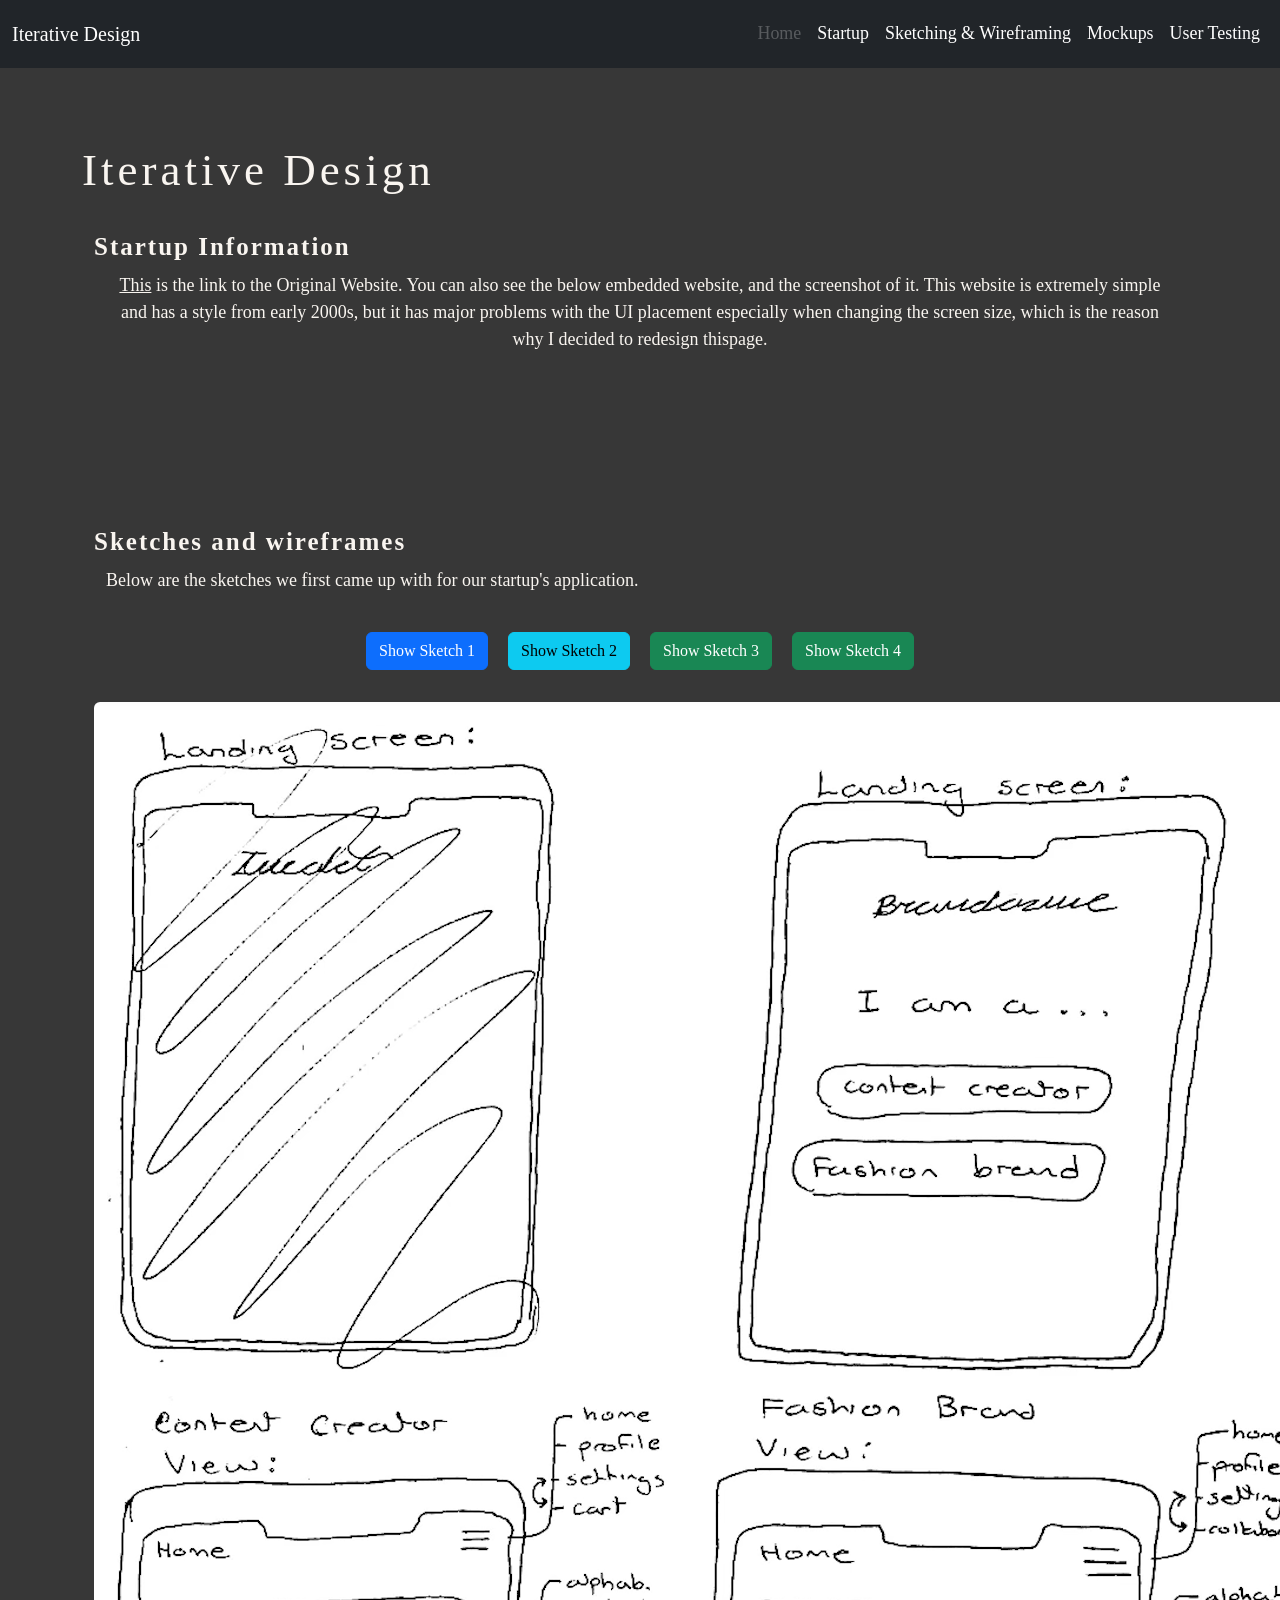
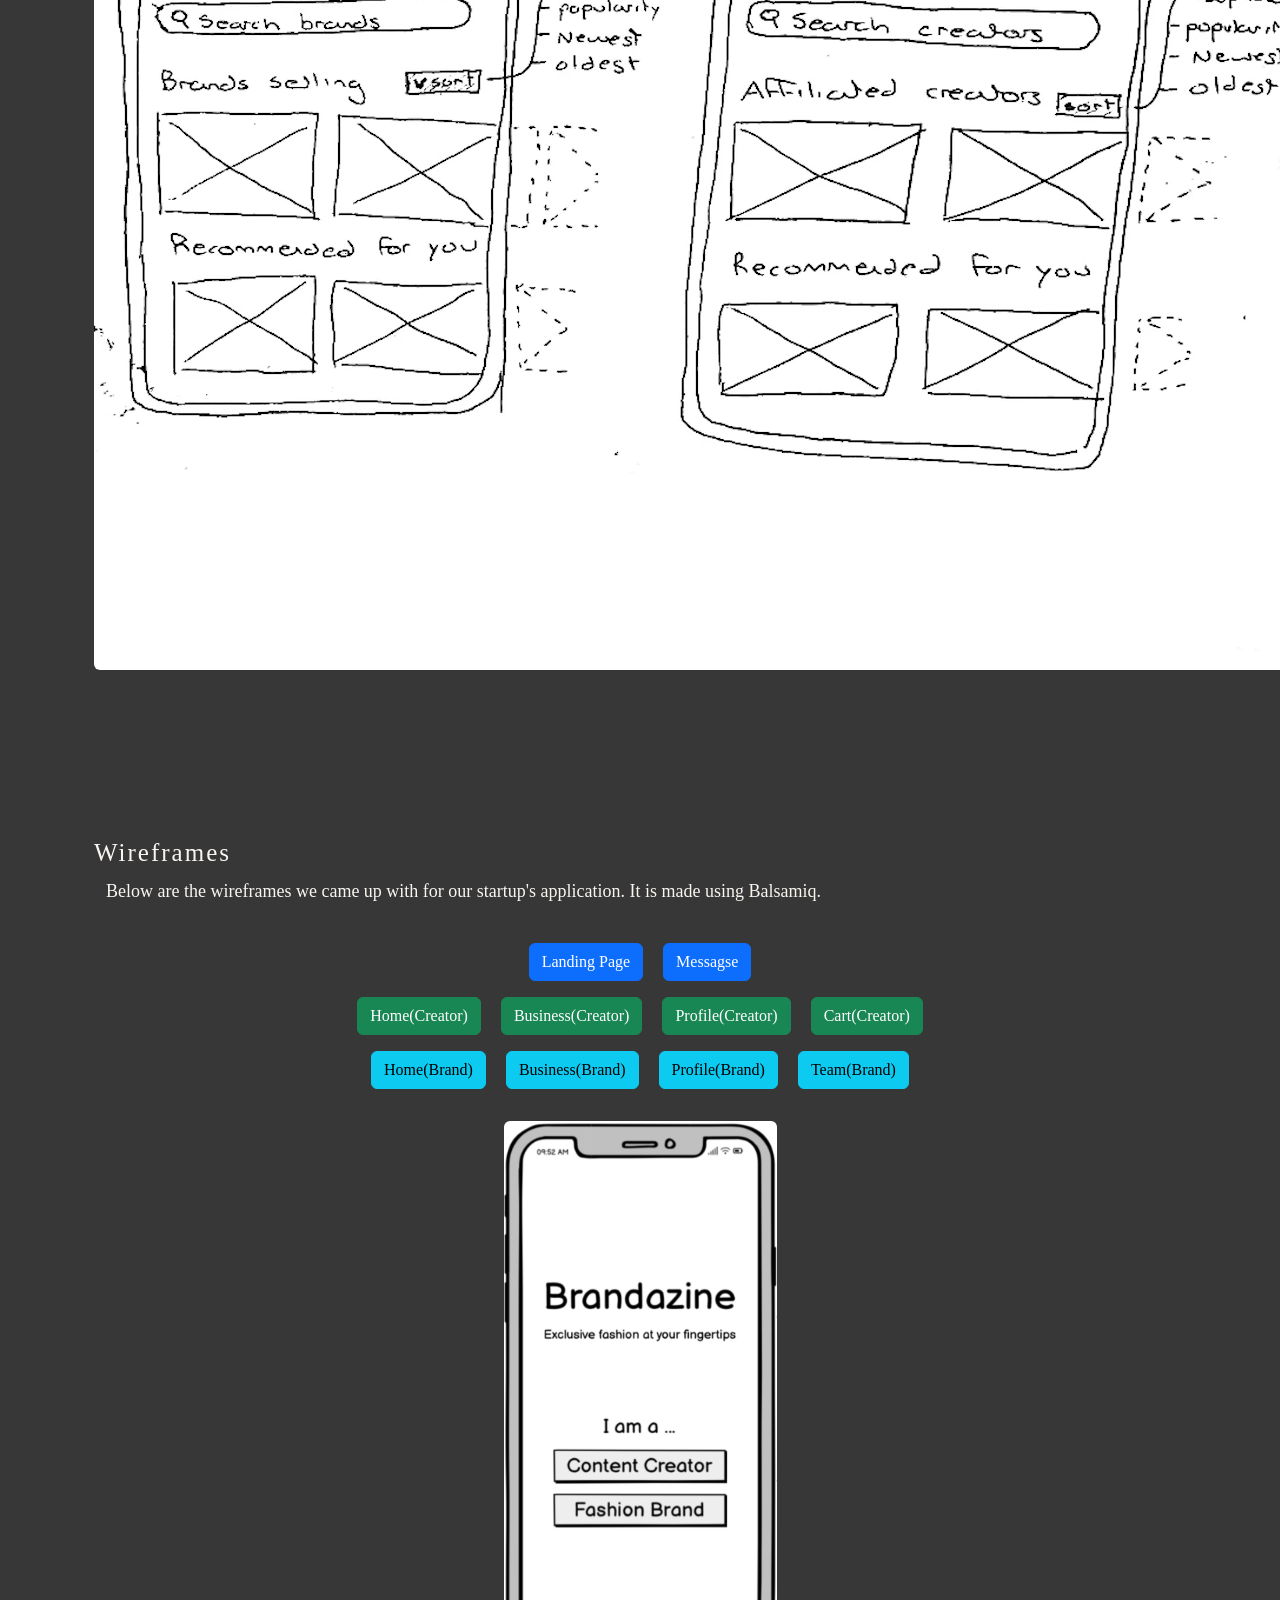
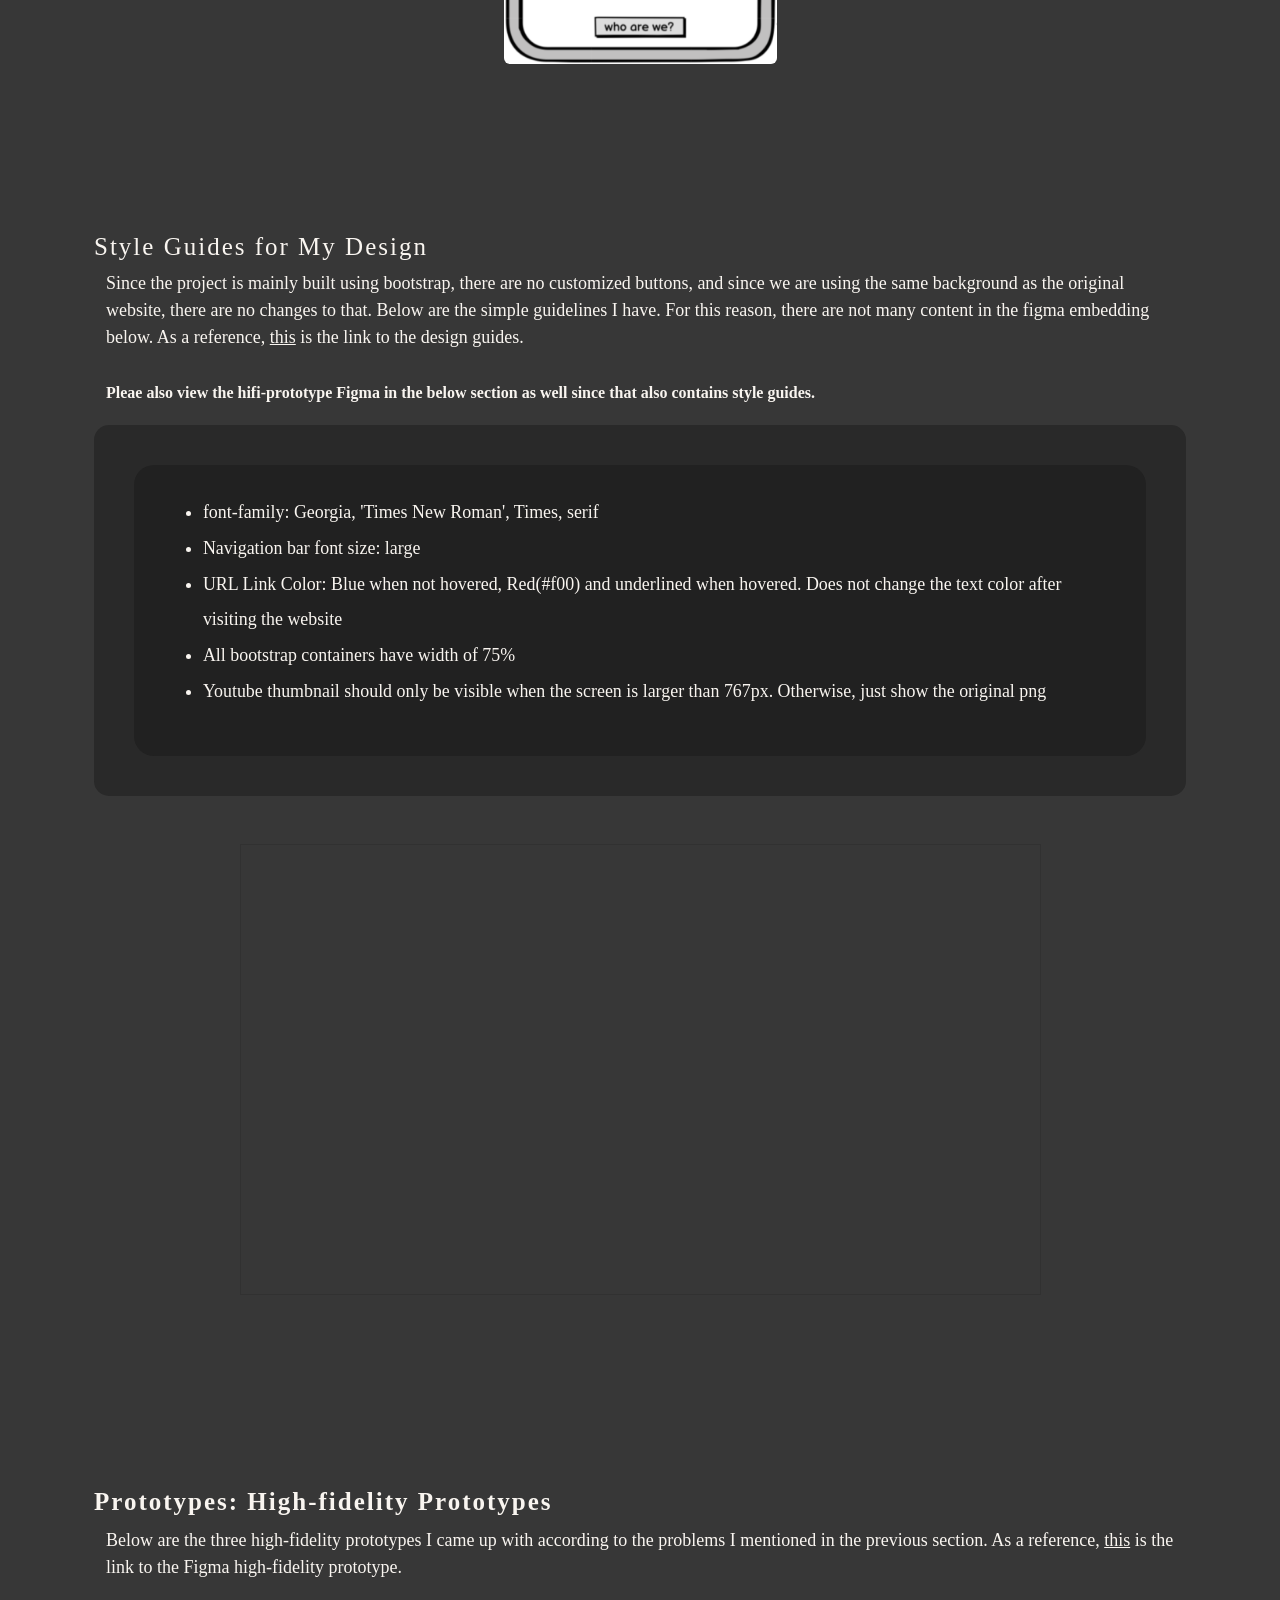
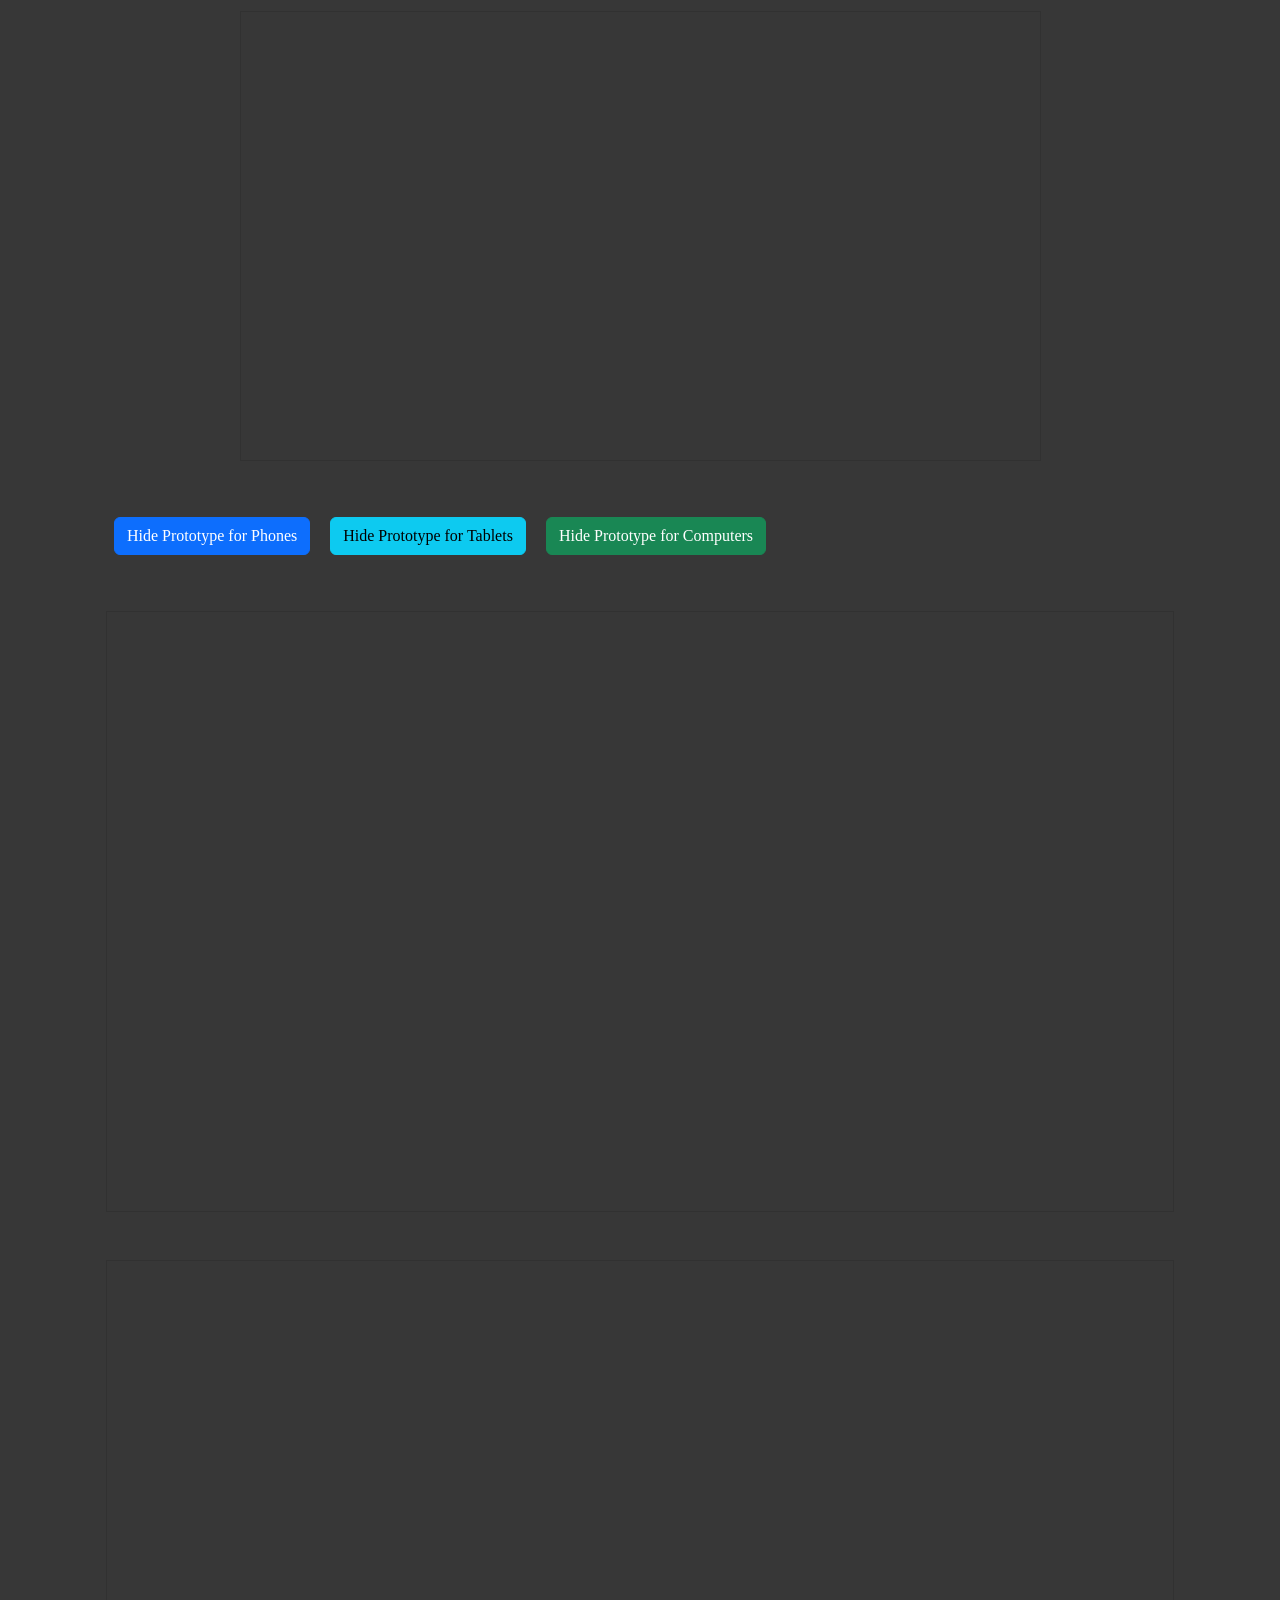
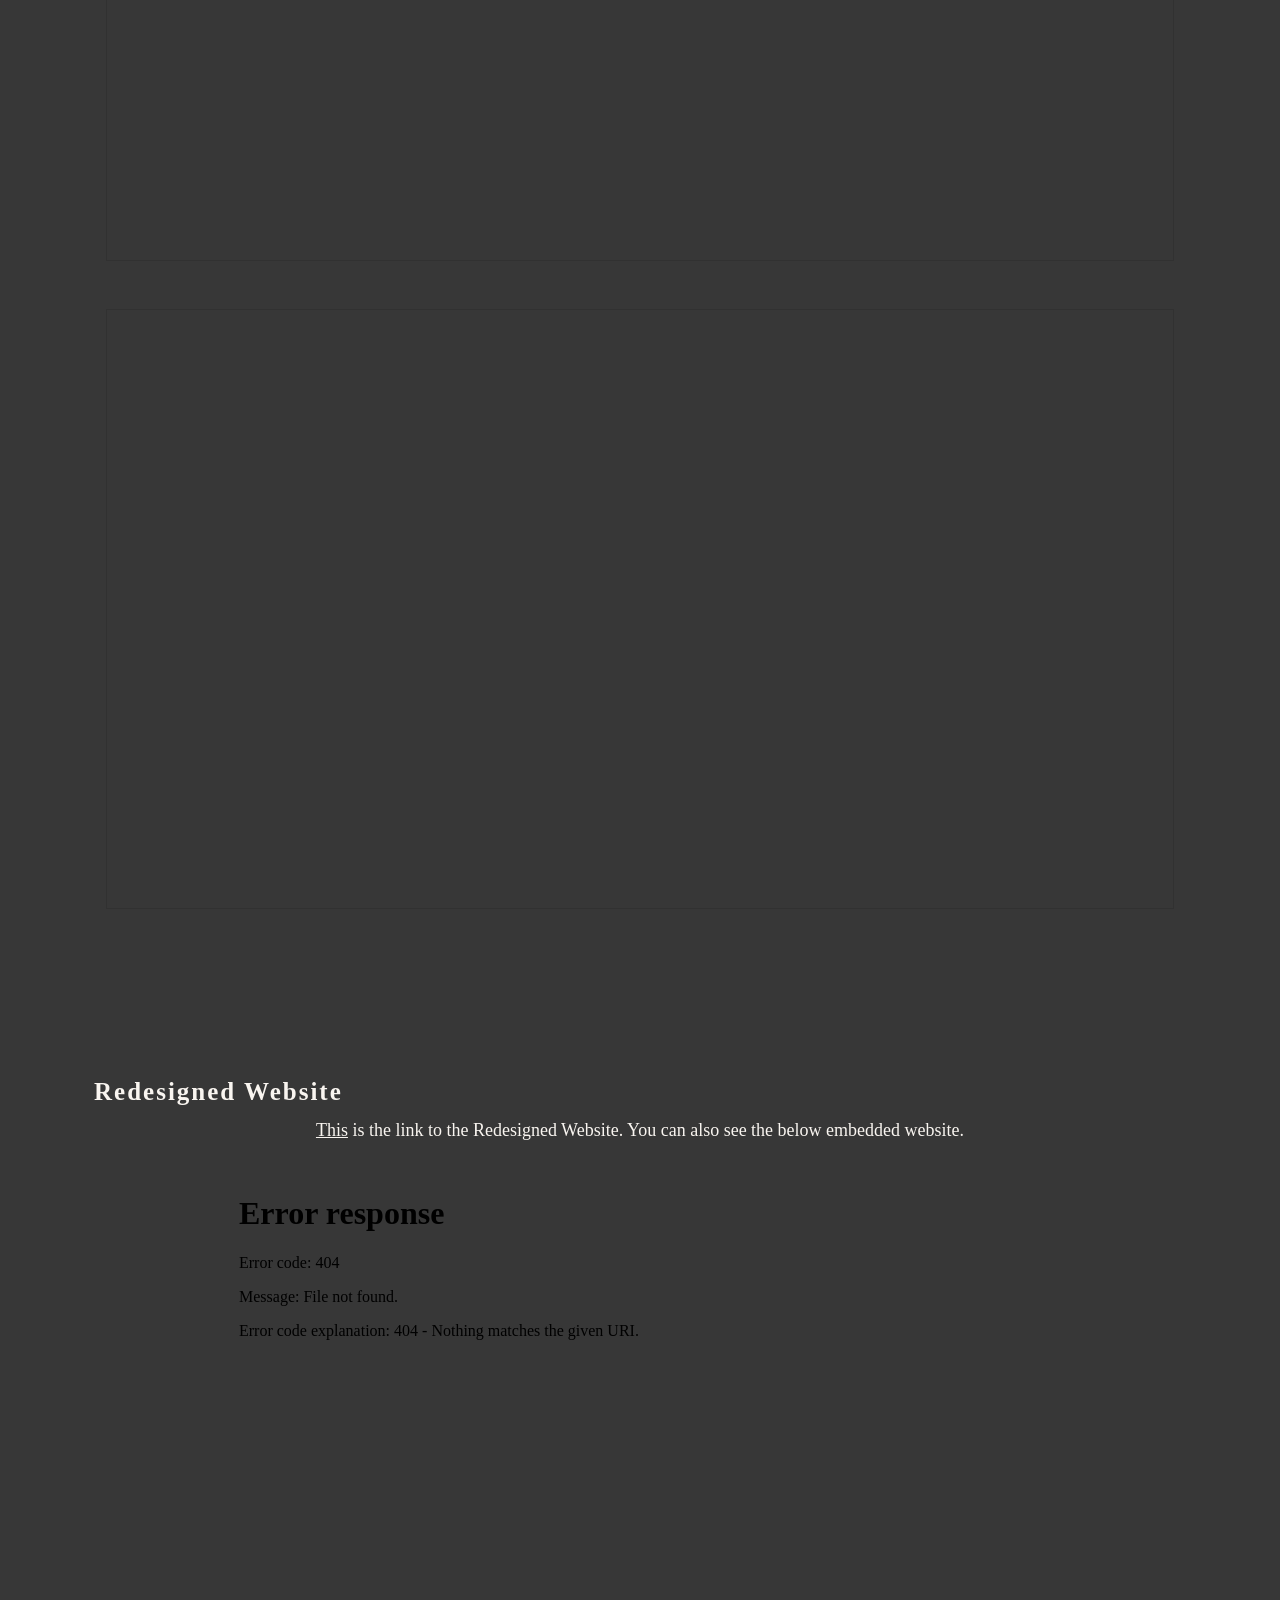
==== index.html @ 0d6eee2e "wireframes done" ====
<!DOCTYPE html>
<html lang="en">
  <head>
    <meta charset="utf-8" />
    <meta name="viewport" content="width=device-width, initial-scale=1" />

    <title>CS1300 Portfolio</title>

    <!-- CSS / Bootstrap. Using 5.0 but referenced 4.0 guide throughout with some minor changes -->
    <link
      href="https://cdn.jsdelivr.net/npm/bootstrap@5.0.2/dist/css/bootstrap.min.css"
      rel="stylesheet"
      integrity="sha384-EVSTQN3/azprG1Anm3QDgpJLIm9Nao0Yz1ztcQTwFspd3yD65VohhpuuCOmLASjC"
      crossorigin="anonymous"
    />
    <link href="css/cs1300.css" rel="stylesheet" />

    <script src="app.js" defer></script>
  </head>

  <body>
    <div style="overflow: hidden">
      <!-- Bootstrap Navbar: https://getbootstrap.com/docs/4.0/components/navbar/ -->
      <nav class="navbar navbar-expand-lg navbar-dark bg-dark">
        <div class="container-fluid">
          <a class="navbar-brand" href="#">Iterative Design</a>
          <button
            class="navbar-toggler"
            type="button"
            data-bs-toggle="collapse"
            data-bs-target="#menu"
            aria-controls="menu"
            aria-expanded="false"
            aria-label="Toggle navigation"
          >
            <span class="navbar-toggler-icon"></span>
          </button>
          <div class="collapse navbar-collapse justify-content-end" id="menu">
            <ul class="navbar-nav mb-4 mb-lg-0">
              <li class="nav-item">
                <a class="nav-link disabled" href="#" aria-disabled="true">Home</a>
              </li>
              <li class="nav-item">
                <a class="nav-link active" href="#startup">Startup</a>
              </li>
              <li class="nav-item">
                <a class="nav-link active" href="#sketches">Sketching & Wireframing</a>
              </li>
              <li class="nav-item">
                <a class="nav-link active" href="#redesigned">Mockups</a>
              </li>
              <li class="nav-item">
                <a class="nav-link active" href="#redesigned">User Testing</a>
              </li>
            </ul>
          </div>
        </div>
      </nav>
    </div>
    <!-- Iterative Design assignment -->
    <section id="startup">
      <div class="container content-section">
        <div class="row">
          <div class="col-lg-12 mt-5">
            <h1 class="assignment-title">Iterative Design</h1>
          </div>
        </div>
        <div class="container">
          <div class="row">
            <div class="col-md-12">
              <h2 class="assignment-section fw-bold">Startup Information</h2>
            </div>
          </div>
          <div class="container">
            <div class="row">
              <div class="col-sm-12 inline-link text-center">
                <p>
                  <a href="https://global.yamaha-motor.com/showroom/event/tokyo-motorshow-2019-bs/" target="_blank"
                    >This</a
                  >
                  is the link to the Original Website. You can also see the below embedded website, and the screenshot
                  of it. This website is extremely simple and has a style from early 2000s, but it has major problems
                  with the UI placement especially when changing the screen size, which is the reason why I decided to
                  redesign thispage.
                </p>
              </div>
            </div>
          </div>
        </div>
      </div>
    </section>

    <section id="sketches">
      <br />
      <div class="container content-section">
        <div id="sketch-selector" class="container">
          <div class="row">
            <div class="col-md-12">
              <h2 class="assignment-section fw-bold">Sketches and wireframes</h2>
            </div>
          </div>
          <div class="container">
            <div class="row">
              <div class="col-sm-12 inline-link">
                <p>
                  Below are the sketches we first came up with for our startup's application.
                </p>
              </div>
            </div>
            <div class="col-12 text-center mx-auto">
              <button class="btn btn-primary m-2" onclick="showSketches(1);">Show Sketch 1</button>
              <button class="btn btn-info m-2" onclick="showSketches(2);">Show Sketch 2</button>
              <button class="btn btn-success m-2" onclick="showSketches(3);">Show Sketch 3</button>
              <button class="btn btn-success m-2" onclick="showSketches(4);">Show Sketch 4</button>
            </div>
          </div>

          <div id="sketch-img" class="text-center" style="width: 50%">
            <br />
            <img class="sketch-img rounded mb-5" src="img/sketch_1.jpg" alt="Sketch 1" />
            <br />
          </div>
        </div>
      </div>
      <div class="container content-section">
        <div id="wireframe-selector" class="container">
          <div class="row">
            <div class="col-md-12">
              <h2 class="assignment-section">Wireframes</h2>
            </div>
          </div>
          <div class="container">
            <div class="row">
              <div class="col-sm-12 inline-link">
                <p>
                  Below are the wireframes we came up with for our startup's application. It is made using Balsamiq.
                </p>
              </div>
            </div>
            <div class="col-12 mx-auto text-center">
              <button class="btn btn-primary m-2" onclick="showWireframe(1);">Landing Page</button>
              <button class="btn btn-primary m-2" onclick="showWireframe(2);">Messagse</button>
              <br />

              <button class="btn btn-success m-2" onclick="showWireframe(3);">Home(Creator)</button>
              <button class="btn btn-success m-2" onclick="showWireframe(4);">Business(Creator)</button>
              <button class="btn btn-success m-2" onclick="showWireframe(5);">Profile(Creator)</button>
              <button class="btn btn-success m-2" onclick="showWireframe(6);">Cart(Creator)</button>
              <br />

              <button class="btn btn-info m-2" onclick="showWireframe(7);">Home(Brand)</button>
              <button class="btn btn-info m-2" onclick="showWireframe(8);">Business(Brand)</button>
              <button class="btn btn-info m-2" onclick="showWireframe(9);">Profile(Brand)</button>
              <button class="btn btn-info m-2" onclick="showWireframe(10);">Team(Brand)</button>
            </div>
          </div>

          <div id="wireframe-img" class="text-center mx-auto" style="width: 50%">
            <br />
            <img class="wireframe-img rounded mb-5 w-50" src="img/lowfi_landing.jpg" alt="lowfi_landing.jpg" />
            <br />
          </div>
        </div>
      </div>
    </section>

    <section id="style guide">
      <div class="container content-section">
        <div id="prototype-selector" class="container">
          <div class="row">
            <div class="col-md-12">
              <h3 class="assignment-section">Style Guides for My Design</h3>
            </div>
          </div>
          <div class="container">
            <div class="row">
              <div class="col-sm-12 inline-link">
                <p>
                  Since the project is mainly built using bootstrap, there are no customized buttons, and since we are
                  using the same background as the original website, there are no changes to that. Below are the simple
                  guidelines I have. For this reason, there are not many content in the figma embedding below. As a
                  reference,
                  <a href="https://www.figma.com/file/RniQ1DGPR844f9Mc6Ng34W/Untitled?node-id=1%3A2" target="_blank">
                    this</a
                  >
                  is the link to the design guides.
                </p>
                <strong>
                  Pleae also view the hifi-prototype Figma in the below section as well since that also contains style
                  guides.</strong
                >
              </div>
            </div>
            <div id="questions" class="row inset-box">
              <div class="question-box-opaque">
                <ul class="col-md-12">
                  <div class="container">
                    <li>font-family: Georgia, 'Times New Roman', Times, serif</li>
                    <li>Navigation bar font size: large</li>
                    <li>
                      URL Link Color: Blue when not hovered, Red(#f00) and underlined when hovered. Does not change the
                      text color after visiting the website
                    </li>
                    <li>All bootstrap containers have width of 75%</li>
                    <li>
                      Youtube thumbnail should only be visible when the screen is larger than 767px. Otherwise, just
                      show the original png
                    </li>
                  </div>
                </ul>
              </div>
            </div>
            <div class="mx-auto ratio ratio-16x9 w-75 mb-5 mt-5">
              <iframe
                style="border: 1px solid rgba(0, 0, 0, 0.1)"
                src="https://www.figma.com/embed?embed_host=share&url=https%3A%2F%2Fwww.figma.com%2Ffile%2FRniQ1DGPR844f9Mc6Ng34W%2FUntitled%3Fnode-id%3D1%253A2"
                allowfullscreen
              ></iframe>
            </div>
          </div>
        </div>
      </div>
    </section>

    <section id="hifi-prototype">
      <br />
      <div class="container content-section">
        <div id="prototype-selector" class="container">
          <div class="row">
            <div class="col-md-12">
              <h2 class="assignment-section fw-bold">Prototypes: High-fidelity Prototypes</h2>
            </div>
          </div>
          <div class="container">
            <div class="row">
              <div class="col-sm-12 inline-link">
                <p>
                  Below are the three high-fidelity prototypes I came up with according to the problems I mentioned in
                  the previous section. As a reference,
                  <a
                    href="https://www.figma.com/file/aY77N14KGpYlNR2h8FDULc/hi-fi-prototypes?node-id=0%3A1"
                    target="_blank"
                  >
                    this</a
                  >
                  is the link to the Figma high-fidelity prototype.
                </p>
              </div>
            </div>
            <div class="mx-auto ratio ratio-16x9 w-75 mb-5">
              <iframe
                style="border: 1px solid rgba(0, 0, 0, 0.1)"
                src="https://www.figma.com/embed?embed_host=share&url=https%3A%2F%2Fwww.figma.com%2Ffile%2FaY77N14KGpYlNR2h8FDULc%2Fhi-fi-prototypes%3Fnode-id%3D37%253A2"
                allowfullscreen
              ></iframe>
            </div>
            <div class="col mb-5">
              <!-- Bootstrap collapse: https://getbootstrap.com/docs/4.0/components/collapse/-->
              <button
                id="phone-prototype-button"
                onclick="togglePhonePrototypeButton()"
                class="btn btn-primary m-2"
                type="button"
                data-bs-toggle="collapse"
                data-bs-target="#phone-prototype-collapse"
                aria-expanded="false"
                aria-controls="phone-prototype-collapse"
              >
                Hide Prototype for Phones
              </button>
              <button
                id="tablet-prototype-button"
                onclick="toggleTabletPrototypeButton()"
                class="btn btn-info m-2"
                type="button"
                data-bs-toggle="collapse"
                data-bs-target="#tablet-prototype-collapse"
                aria-expanded="false"
                aria-controls="tablet-prototype-collapse"
              >
                Hide Prototype for Tablets
              </button>
              <button
                id="desktop-prototype-button"
                onclick="togglePCPrototypeButton()"
                class="btn btn-success m-2"
                type="button"
                data-bs-toggle="collapse"
                data-bs-target="#desktop-prototype-collapse"
                aria-expanded="false"
                aria-controls="desktop-prototype-collapse"
              >
                Hide Prototype for Computers
              </button>
            </div>
            <div class="collapse show multi-collapse" id="phone-prototype-collapse">
              <div class="mx-auto ratio ratio-16x9 w-100 mb-5">
                <iframe
                  style="border: 1px solid rgba(0, 0, 0, 0.1)"
                  src="https://www.figma.com/embed?embed_host=share&url=https%3A%2F%2Fwww.figma.com%2Fproto%2FaY77N14KGpYlNR2h8FDULc%2Fhi-fi-prototypes%3Fnode-id%3D0%253A3%26scaling%3Dmin-zoom%26page-id%3D0%253A1%26starting-point-node-id%3D0%253A3"
                  allowfullscreen
                ></iframe>
              </div>
            </div>
            <div class="collapse show multi-collapse" id="tablet-prototype-collapse">
              <div class="mx-auto ratio ratio-16x9 w-100 mb-5">
                <iframe
                  style="border: 1px solid rgba(0, 0, 0, 0.1)"
                  src="https://www.figma.com/embed?embed_host=share&url=https%3A%2F%2Fwww.figma.com%2Fproto%2FaY77N14KGpYlNR2h8FDULc%2Fhi-fi-prototypes%3Fnode-id%3D17%253A75%26scaling%3Dscale-down-width%26page-id%3D0%253A1%26starting-point-node-id%3D0%253A3"
                  allowfullscreen
                ></iframe>
              </div>
            </div>
            <div class="collapse show multi-collapse" id="desktop-prototype-collapse">
              <div class="mx-auto ratio ratio-16x9 w-100 mb-5">
                <iframe
                  style="border: 1px solid rgba(0, 0, 0, 0.1)"
                  src="https://www.figma.com/embed?embed_host=share&url=https%3A%2F%2Fwww.figma.com%2Fproto%2FaY77N14KGpYlNR2h8FDULc%2Fhi-fi-prototypes%3Fnode-id%3D17%253A117%26scaling%3Dscale-down-width%26page-id%3D0%253A1%26starting-point-node-id%3D0%253A3"
                  allowfullscreen
                ></iframe>
              </div>
            </div>
          </div>
        </div>
      </div>
    </section>

    <section id="redesigned">
      <div class="container content-section">
        <div id="persona-selector" class="container">
          <div class="row">
            <div class="col-md-12">
              <h2 class="assignment-section fw-bold">Redesigned Website</h2>
            </div>
          </div>
          <div class="container">
            <div class="row">
              <div class="col-sm-12 inline-link text-center">
                <p>
                  <a href="redesigned.html" target="_blank"> This</a>
                  is the link to the Redesigned Website. You can also see the below embedded website.
                </p>
              </div>
            </div>
          </div>
          <div class="mx-auto ratio ratio-16x9 w-75">
            <iframe src="redesigned.html" title="Yamaha Motor Redesigned Website"></iframe>
          </div>
          <br />
          <br />
        </div>
      </div>
    </section>

    <script
      src="https://cdn.jsdelivr.net/npm/bootstrap@5.0.2/dist/js/bootstrap.bundle.min.js"
      integrity="sha384-MrcW6ZMFYlzcLA8Nl+NtUVF0sA7MsXsP1UyJoMp4YLEuNSfAP+JcXn/tWtIaxVXM"
      crossorigin="anonymous"
    ></script>
  </body>
</html>
---- css/cs1300.css ----
:root {
  --heading-text-color: #f9f5f0;
  --body-text-color: #f9f5f0;
  --page-bg: #373737;
  --question-box-bg: #212121;
  --inset-box-bg: #292929;
}

* {
  color: var(--body-text-color);
  tab-size: 4;
}

body {
  width: 100%;
  font-family: Georgia, 'Times New Roman', Times, serif;
  background-color: var(--page-bg);
}

html {
  width: 100%;
  height: 100%;
}

.navbar {
  overflow: hidden;
  position: fixed;
  top: 0;
  width: 100%;
  z-index: 6;
}

.navbar a {
  transition: color .5s ease-in-out, box-shadow .5s ease-in-out;
}

.navbar a:hover {
  box-shadow: inset 200px 0 0 0 rgb(119, 117, 117);
}

h1 {
  margin: 35px 0;
  font-weight: 400;
  letter-spacing: 4px;
}

h2 {
  margin-bottom: 10px;
  font-weight: 100;
  font-size: 20px;
  letter-spacing: 2px;
}

h3 {
  font-weight: 50;
  font-size: 18px;
  letter-spacing: 2px;
}

p {
  margin: 0 0 25px;
  font-size: 15px;
}

.assignment-title {
  font-family: Georgia, 'Times New Roman', Times, serif;
  color: var(--heading-text-color);
  font-size: 45px;
  display: flex;
  flex-direction: row;
  align-items: center;
}

.assignment-section {
  font-size: 25px;
}

.website-scrennshot {
  max-width: 75%;
  max-height: 80%;
}

.prototype-img {
  max-width: 80%;
  height: auto;
}

.main-question-header{
  font-family: Georgia, 'Times New Roman', Times, serif;
  color: var(--heading-text-color);
}

#questions li{
  color: var(--heading-text-color);
  width: 100%;
  animation: fadeIn 5s;
}

#interviews li{
  animation: fadeIn 5s;
}

@keyframes fadeIn {
  0% {opacity: 0;}
  100% {opacity: 1;}
}

.question-box-opaque {
  background-color: var(--question-box-bg);
  border-radius: 20px;
  padding: 30px;
}

.inset-box {
  border-radius: 20px;
  margin-top: 20px;
  margin-bottom: 20px;
  background-color:  var(--inset-box-bg);
}

/* link hover animation taken from https://css-tricks.com/css-link-hover-effects/*/
.inline-link a {
  box-shadow: inset 0 0 0 0 var(--body-text-color);
  color: var(--body-text-color);
  padding: 0 .25rem;
  margin: 0 -.25rem;
  transition: color .4s ease-in-out, box-shadow .4s ease-in-out;
}

.inline-link a:hover {
  color: rgb(0, 0, 0);
  box-shadow: inset 200px 0 0 0 var(--body-text-color);
}

ul {
  font-size: 1.12em;
  padding-left: 1.5em;
  line-height: 2.0;
}

@media(min-width:800px) {
  p {
    margin: 0 0 30px;
    font-size: 18px;
  }

  .content-section {
    padding-top: 60px;
    padding-bottom: 60px;
  }

  .inset-box {
    padding: 40px;
    border-radius: 15px;
  }

  .content-section:before {
    margin-top: -60px;
    margin-bottom: 40px;
  }
}

@media(max-width:800px) {
  html, body {
    width: 100%;
    overflow-x: hidden;
    background-color: var(--page-bg);
  }
  
  h1 {
    margin: 15px 0;
  }
  
  .assignment-title {
    font-size: 30px;
  }

  .assignment-section {
    font-size: 20px;
  }
  
  .website-scrennshot, .prototype-img {
    max-width: 80%;
    height: auto;
  }
}
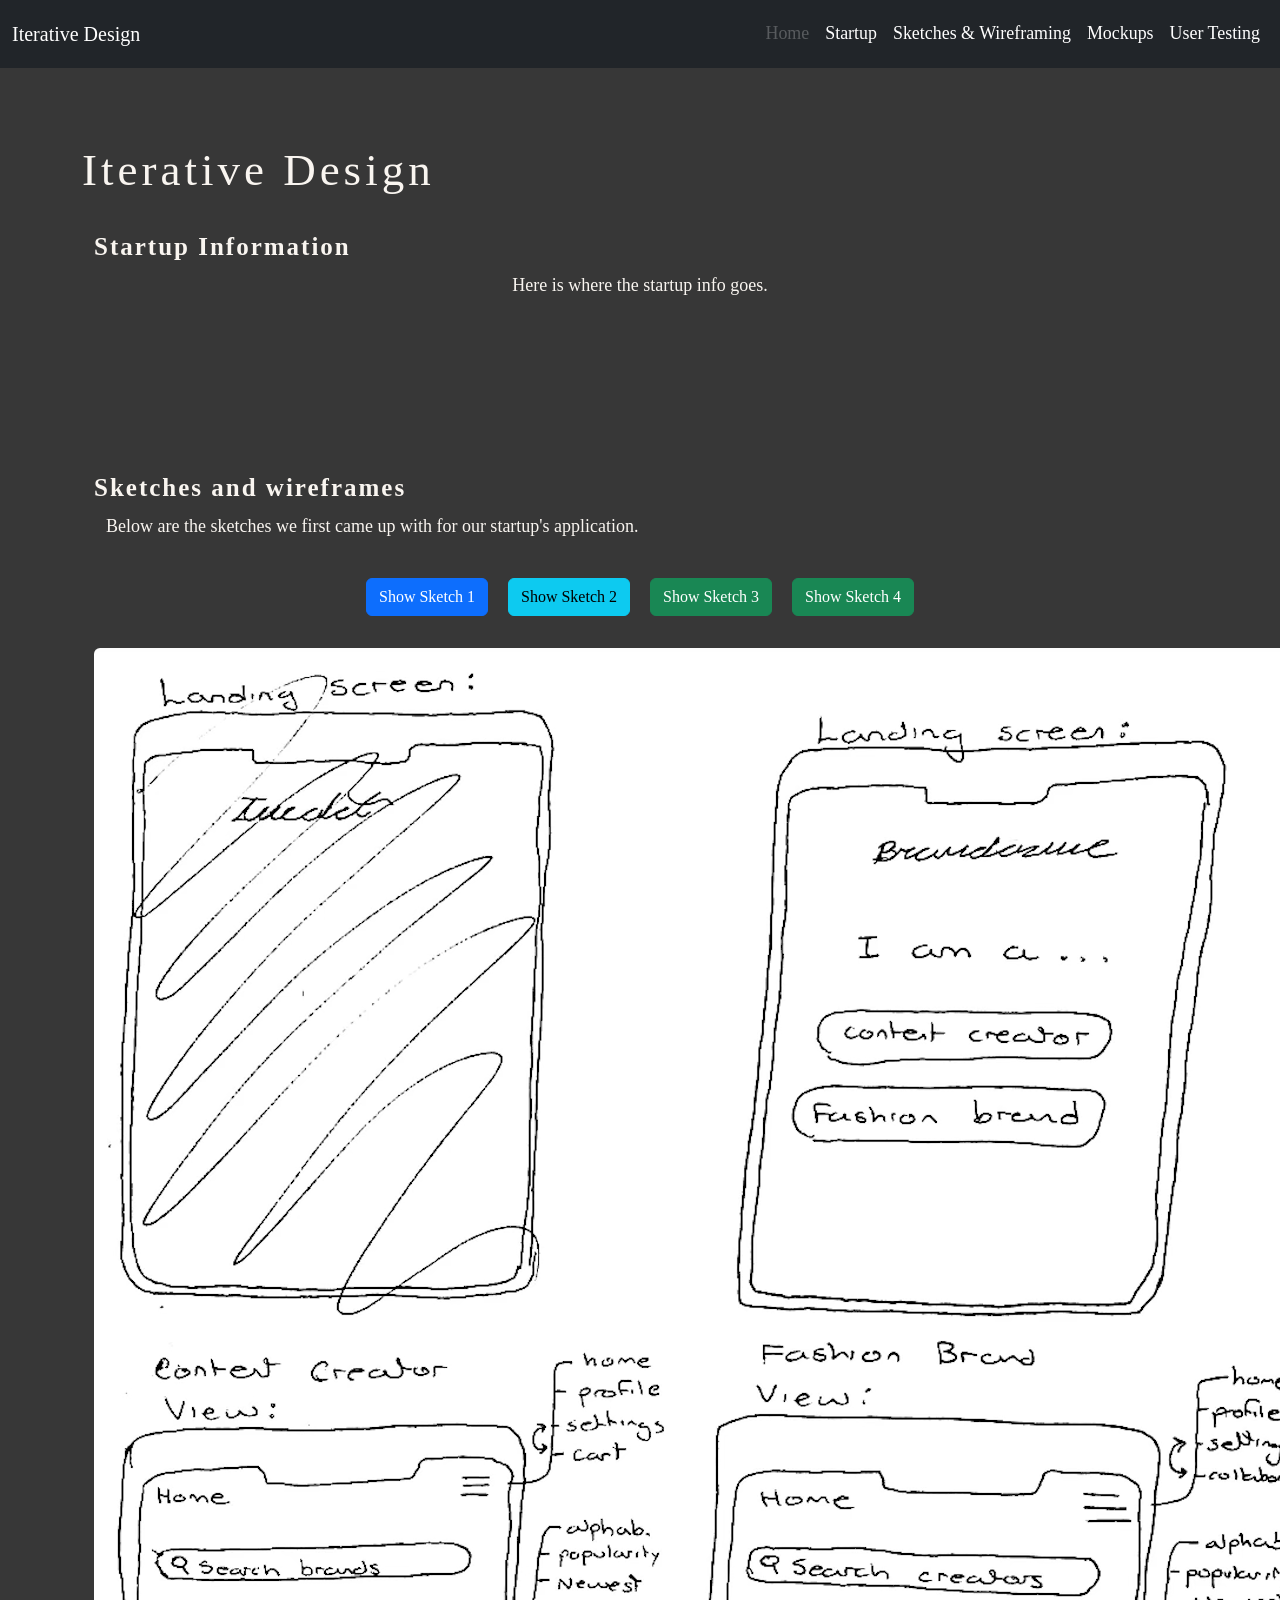
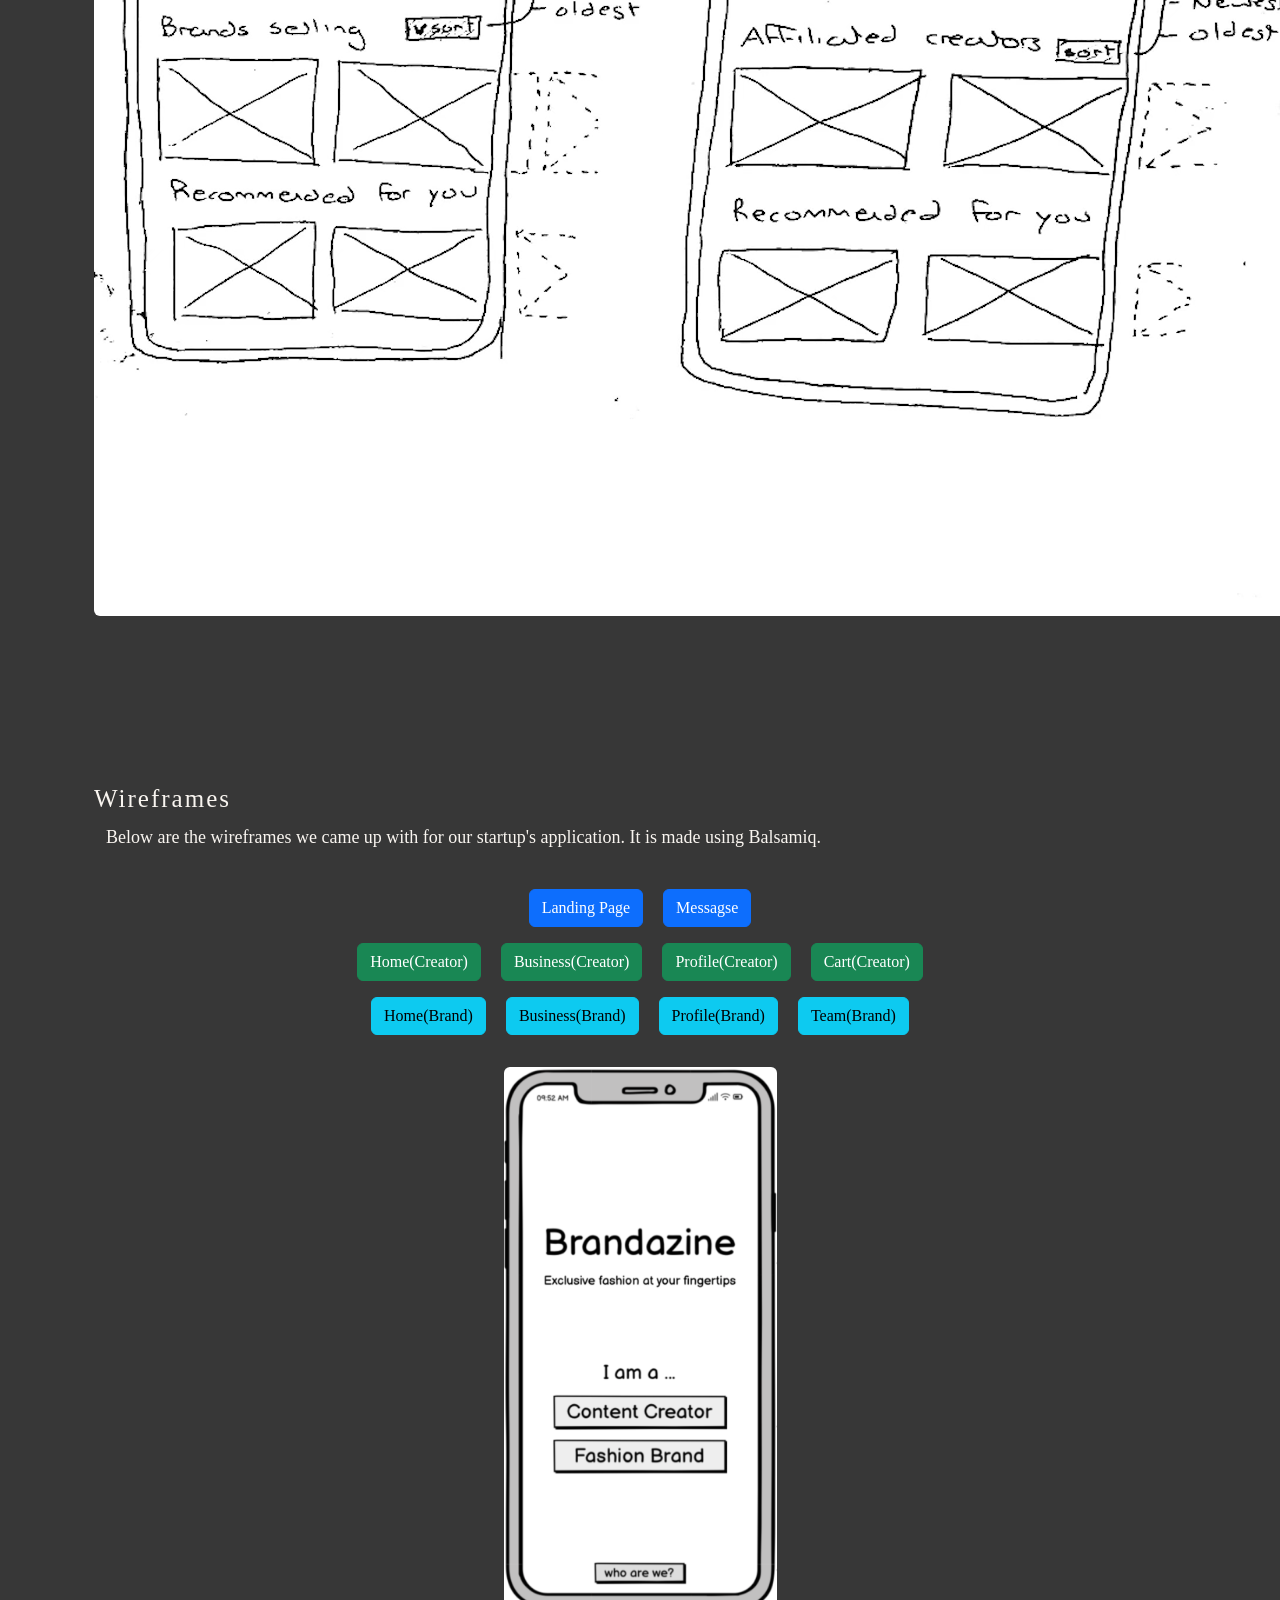
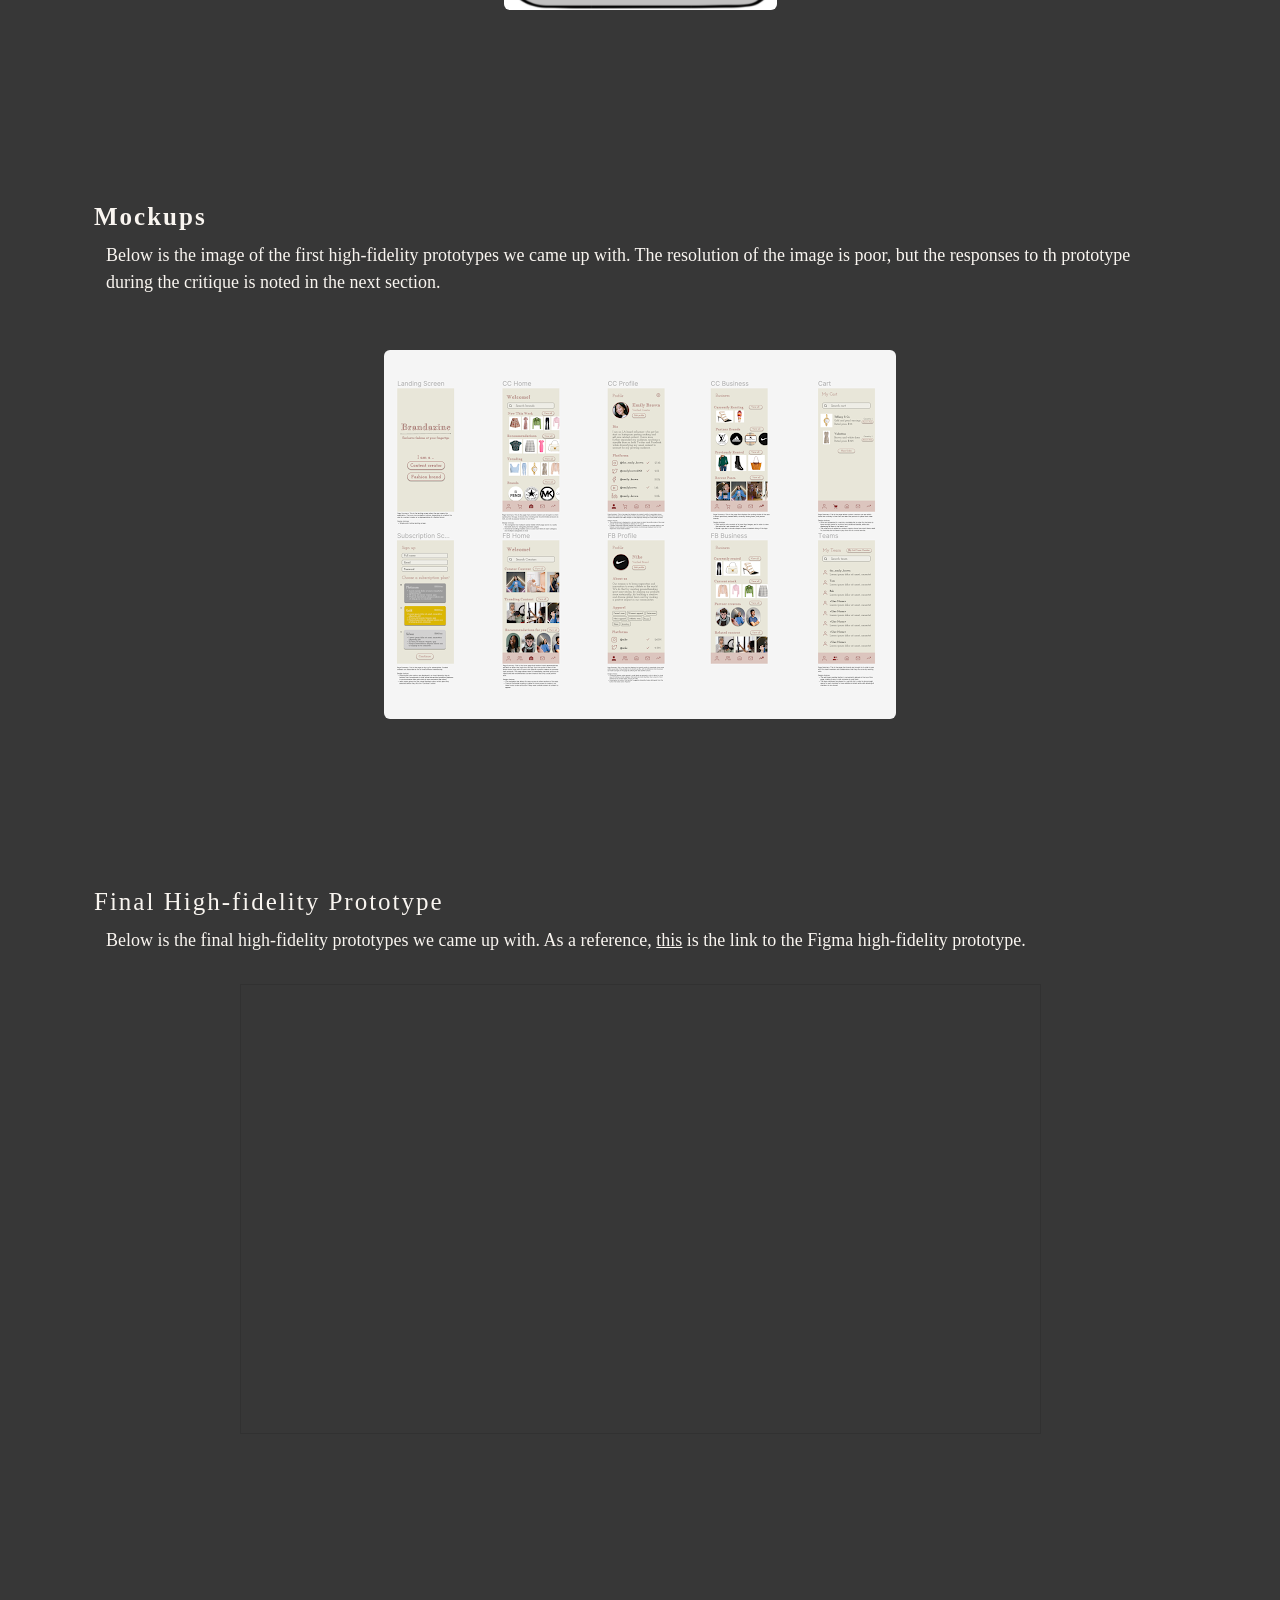
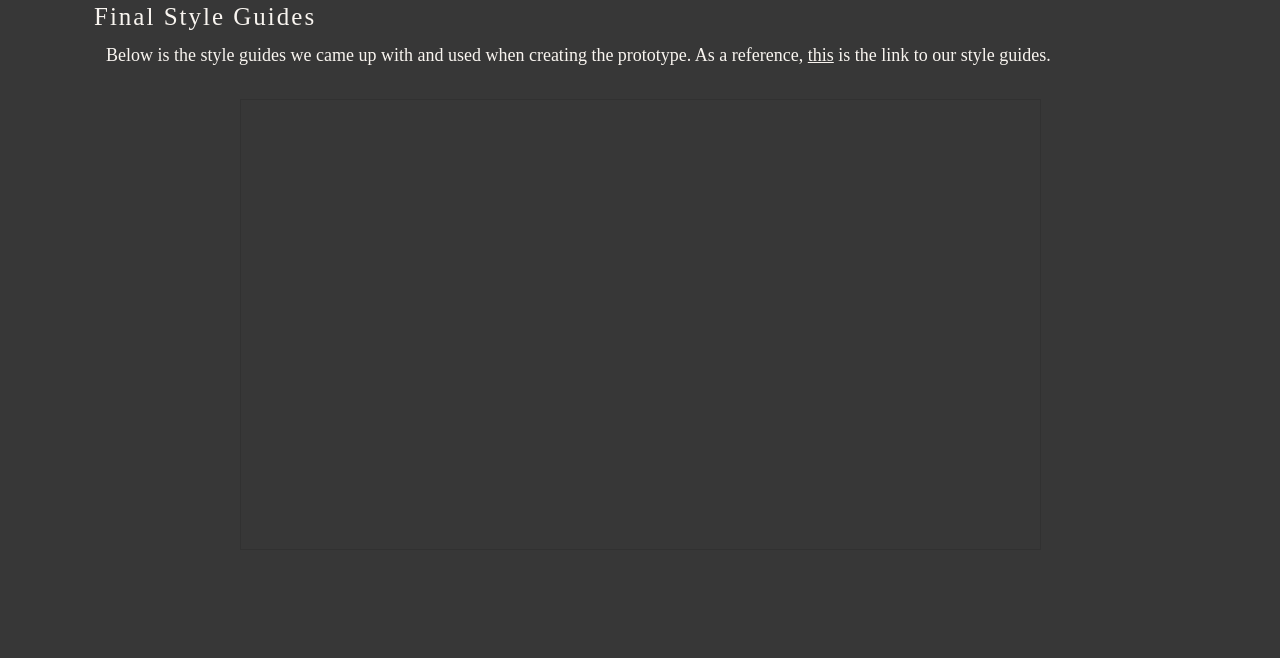
==== commit 9543e6e9: "images done" ====
--- a/index.html
+++ b/index.html
@@ -44,10 +44,10 @@
                 <a class="nav-link active" href="#startup">Startup</a>
               </li>
               <li class="nav-item">
-                <a class="nav-link active" href="#sketches">Sketching & Wireframing</a>
-              </li>
-              <li class="nav-item">
-                <a class="nav-link active" href="#redesigned">Mockups</a>
+                <a class="nav-link active" href="#sketches">Sketches & Wireframing</a>
+              </li>
+              <li class="nav-item">
+                <a class="nav-link active" href="#mockups">Mockups</a>
               </li>
               <li class="nav-item">
                 <a class="nav-link active" href="#redesigned">User Testing</a>
@@ -75,13 +75,7 @@
             <div class="row">
               <div class="col-sm-12 inline-link text-center">
                 <p>
-                  <a href="https://global.yamaha-motor.com/showroom/event/tokyo-motorshow-2019-bs/" target="_blank"
-                    >This</a
-                  >
-                  is the link to the Original Website. You can also see the below embedded website, and the screenshot
-                  of it. This website is extremely simple and has a style from early 2000s, but it has major problems
-                  with the UI placement especially when changing the screen size, which is the reason why I decided to
-                  redesign thispage.
+                  Here is where the startup info goes.
                 </p>
               </div>
             </div>
@@ -102,9 +96,7 @@
           <div class="container">
             <div class="row">
               <div class="col-sm-12 inline-link">
-                <p>
-                  Below are the sketches we first came up with for our startup's application.
-                </p>
+                <p>Below are the sketches we first came up with for our startup's application.</p>
               </div>
             </div>
             <div class="col-12 text-center mx-auto">
@@ -164,83 +156,49 @@
       </div>
     </section>
 
-    <section id="style guide">
+    <section id="mockups">
+      <br />
       <div class="container content-section">
         <div id="prototype-selector" class="container">
           <div class="row">
             <div class="col-md-12">
-              <h3 class="assignment-section">Style Guides for My Design</h3>
-            </div>
-          </div>
-          <div class="container">
-            <div class="row">
-              <div class="col-sm-12 inline-link">
-                <p>
-                  Since the project is mainly built using bootstrap, there are no customized buttons, and since we are
-                  using the same background as the original website, there are no changes to that. Below are the simple
-                  guidelines I have. For this reason, there are not many content in the figma embedding below. As a
-                  reference,
-                  <a href="https://www.figma.com/file/RniQ1DGPR844f9Mc6Ng34W/Untitled?node-id=1%3A2" target="_blank">
-                    this</a
-                  >
-                  is the link to the design guides.
-                </p>
-                <strong>
-                  Pleae also view the hifi-prototype Figma in the below section as well since that also contains style
-                  guides.</strong
-                >
-              </div>
-            </div>
-            <div id="questions" class="row inset-box">
-              <div class="question-box-opaque">
-                <ul class="col-md-12">
-                  <div class="container">
-                    <li>font-family: Georgia, 'Times New Roman', Times, serif</li>
-                    <li>Navigation bar font size: large</li>
-                    <li>
-                      URL Link Color: Blue when not hovered, Red(#f00) and underlined when hovered. Does not change the
-                      text color after visiting the website
-                    </li>
-                    <li>All bootstrap containers have width of 75%</li>
-                    <li>
-                      Youtube thumbnail should only be visible when the screen is larger than 767px. Otherwise, just
-                      show the original png
-                    </li>
-                  </div>
-                </ul>
-              </div>
-            </div>
-            <div class="mx-auto ratio ratio-16x9 w-75 mb-5 mt-5">
-              <iframe
-                style="border: 1px solid rgba(0, 0, 0, 0.1)"
-                src="https://www.figma.com/embed?embed_host=share&url=https%3A%2F%2Fwww.figma.com%2Ffile%2FRniQ1DGPR844f9Mc6Ng34W%2FUntitled%3Fnode-id%3D1%253A2"
-                allowfullscreen
-              ></iframe>
-            </div>
-          </div>
-        </div>
-      </div>
-    </section>
-
-    <section id="hifi-prototype">
-      <br />
+              <h2 class="assignment-section fw-bold">Mockups</h2>
+            </div>
+          </div>
+          <div class="container">
+            <div class="row">
+              <div class="col-sm-12 inline-link">
+                <p>
+                  Below is the image of the first high-fidelity prototypes we came up with. The resolution of the image
+                  is poor, but the responses to th prototype during the critique is noted in the next section.
+                </p>
+              </div>
+            </div>
+            <div class="text-center mx-auto" style="width: 50%">
+              <br />
+              <img
+                class="sketch-img rounded mb-5"
+                src="img/highfi_first_draft.png"
+                alt="First Draft of High-fi Prototype"
+              />
+              <br />
+            </div>
+          </div>
+        </div>
+      </div>
       <div class="container content-section">
         <div id="prototype-selector" class="container">
           <div class="row">
             <div class="col-md-12">
-              <h2 class="assignment-section fw-bold">Prototypes: High-fidelity Prototypes</h2>
-            </div>
-          </div>
-          <div class="container">
-            <div class="row">
-              <div class="col-sm-12 inline-link">
-                <p>
-                  Below are the three high-fidelity prototypes I came up with according to the problems I mentioned in
-                  the previous section. As a reference,
-                  <a
-                    href="https://www.figma.com/file/aY77N14KGpYlNR2h8FDULc/hi-fi-prototypes?node-id=0%3A1"
-                    target="_blank"
-                  >
+              <h2 class="assignment-section">Final High-fidelity Prototype</h2>
+            </div>
+          </div>
+          <div class="container">
+            <div class="row">
+              <div class="col-sm-12 inline-link">
+                <p>
+                  Below is the final high-fidelity prototypes we came up with. As a reference,
+                  <a href="https://www.figma.com/file/dL0naNCAzaHMxUQITnoXag/Brandazine?node-id=0%3A2" target="_blank">
                     this</a
                   >
                   is the link to the Figma high-fidelity prototype.
@@ -250,104 +208,40 @@
             <div class="mx-auto ratio ratio-16x9 w-75 mb-5">
               <iframe
                 style="border: 1px solid rgba(0, 0, 0, 0.1)"
-                src="https://www.figma.com/embed?embed_host=share&url=https%3A%2F%2Fwww.figma.com%2Ffile%2FaY77N14KGpYlNR2h8FDULc%2Fhi-fi-prototypes%3Fnode-id%3D37%253A2"
+                src="https://www.figma.com/embed?embed_host=share&url=https%3A%2F%2Fwww.figma.com%2Ffile%2FdL0naNCAzaHMxUQITnoXag%2FBrandazine%3Fnode-id%3D8%253A2"
                 allowfullscreen
               ></iframe>
             </div>
-            <div class="col mb-5">
-              <!-- Bootstrap collapse: https://getbootstrap.com/docs/4.0/components/collapse/-->
-              <button
-                id="phone-prototype-button"
-                onclick="togglePhonePrototypeButton()"
-                class="btn btn-primary m-2"
-                type="button"
-                data-bs-toggle="collapse"
-                data-bs-target="#phone-prototype-collapse"
-                aria-expanded="false"
-                aria-controls="phone-prototype-collapse"
-              >
-                Hide Prototype for Phones
-              </button>
-              <button
-                id="tablet-prototype-button"
-                onclick="toggleTabletPrototypeButton()"
-                class="btn btn-info m-2"
-                type="button"
-                data-bs-toggle="collapse"
-                data-bs-target="#tablet-prototype-collapse"
-                aria-expanded="false"
-                aria-controls="tablet-prototype-collapse"
-              >
-                Hide Prototype for Tablets
-              </button>
-              <button
-                id="desktop-prototype-button"
-                onclick="togglePCPrototypeButton()"
-                class="btn btn-success m-2"
-                type="button"
-                data-bs-toggle="collapse"
-                data-bs-target="#desktop-prototype-collapse"
-                aria-expanded="false"
-                aria-controls="desktop-prototype-collapse"
-              >
-                Hide Prototype for Computers
-              </button>
-            </div>
-            <div class="collapse show multi-collapse" id="phone-prototype-collapse">
-              <div class="mx-auto ratio ratio-16x9 w-100 mb-5">
-                <iframe
-                  style="border: 1px solid rgba(0, 0, 0, 0.1)"
-                  src="https://www.figma.com/embed?embed_host=share&url=https%3A%2F%2Fwww.figma.com%2Fproto%2FaY77N14KGpYlNR2h8FDULc%2Fhi-fi-prototypes%3Fnode-id%3D0%253A3%26scaling%3Dmin-zoom%26page-id%3D0%253A1%26starting-point-node-id%3D0%253A3"
-                  allowfullscreen
-                ></iframe>
-              </div>
-            </div>
-            <div class="collapse show multi-collapse" id="tablet-prototype-collapse">
-              <div class="mx-auto ratio ratio-16x9 w-100 mb-5">
-                <iframe
-                  style="border: 1px solid rgba(0, 0, 0, 0.1)"
-                  src="https://www.figma.com/embed?embed_host=share&url=https%3A%2F%2Fwww.figma.com%2Fproto%2FaY77N14KGpYlNR2h8FDULc%2Fhi-fi-prototypes%3Fnode-id%3D17%253A75%26scaling%3Dscale-down-width%26page-id%3D0%253A1%26starting-point-node-id%3D0%253A3"
-                  allowfullscreen
-                ></iframe>
-              </div>
-            </div>
-            <div class="collapse show multi-collapse" id="desktop-prototype-collapse">
-              <div class="mx-auto ratio ratio-16x9 w-100 mb-5">
-                <iframe
-                  style="border: 1px solid rgba(0, 0, 0, 0.1)"
-                  src="https://www.figma.com/embed?embed_host=share&url=https%3A%2F%2Fwww.figma.com%2Fproto%2FaY77N14KGpYlNR2h8FDULc%2Fhi-fi-prototypes%3Fnode-id%3D17%253A117%26scaling%3Dscale-down-width%26page-id%3D0%253A1%26starting-point-node-id%3D0%253A3"
-                  allowfullscreen
-                ></iframe>
-              </div>
-            </div>
-          </div>
-        </div>
-      </div>
-    </section>
-
-    <section id="redesigned">
-      <div class="container content-section">
-        <div id="persona-selector" class="container">
-          <div class="row">
-            <div class="col-md-12">
-              <h2 class="assignment-section fw-bold">Redesigned Website</h2>
-            </div>
-          </div>
-          <div class="container">
-            <div class="row">
-              <div class="col-sm-12 inline-link text-center">
-                <p>
-                  <a href="redesigned.html" target="_blank"> This</a>
-                  is the link to the Redesigned Website. You can also see the below embedded website.
-                </p>
-              </div>
-            </div>
-          </div>
-          <div class="mx-auto ratio ratio-16x9 w-75">
-            <iframe src="redesigned.html" title="Yamaha Motor Redesigned Website"></iframe>
-          </div>
-          <br />
-          <br />
+          </div>
+        </div>
+      </div>
+      <div class="container content-section">
+        <div id="prototype-selector" class="container">
+          <div class="row">
+            <div class="col-md-12">
+              <h2 class="assignment-section">Final Style Guides</h2>
+            </div>
+          </div>
+          <div class="container">
+            <div class="row">
+              <div class="col-sm-12 inline-link">
+                <p>
+                  Below is the style guides we came up with and used when creating the prototype. As a reference,
+                  <a href="https://www.figma.com/file/dL0naNCAzaHMxUQITnoXag/Brandazine?node-id=0%3A1" target="_blank">
+                    this</a
+                  >
+                  is the link to our style guides.
+                </p>
+              </div>
+            </div>
+            <div class="mx-auto ratio ratio-16x9 w-75 mb-5">
+              <iframe
+                style="border: 1px solid rgba(0, 0, 0, 0.1)"
+                src="https://www.figma.com/embed?embed_host=share&url=https%3A%2F%2Fwww.figma.com%2Ffile%2FdL0naNCAzaHMxUQITnoXag%2FBrandazine%3Fnode-id%3D0%253A1"
+                allowfullscreen
+              ></iframe>
+            </div>
+          </div>
         </div>
       </div>
     </section>
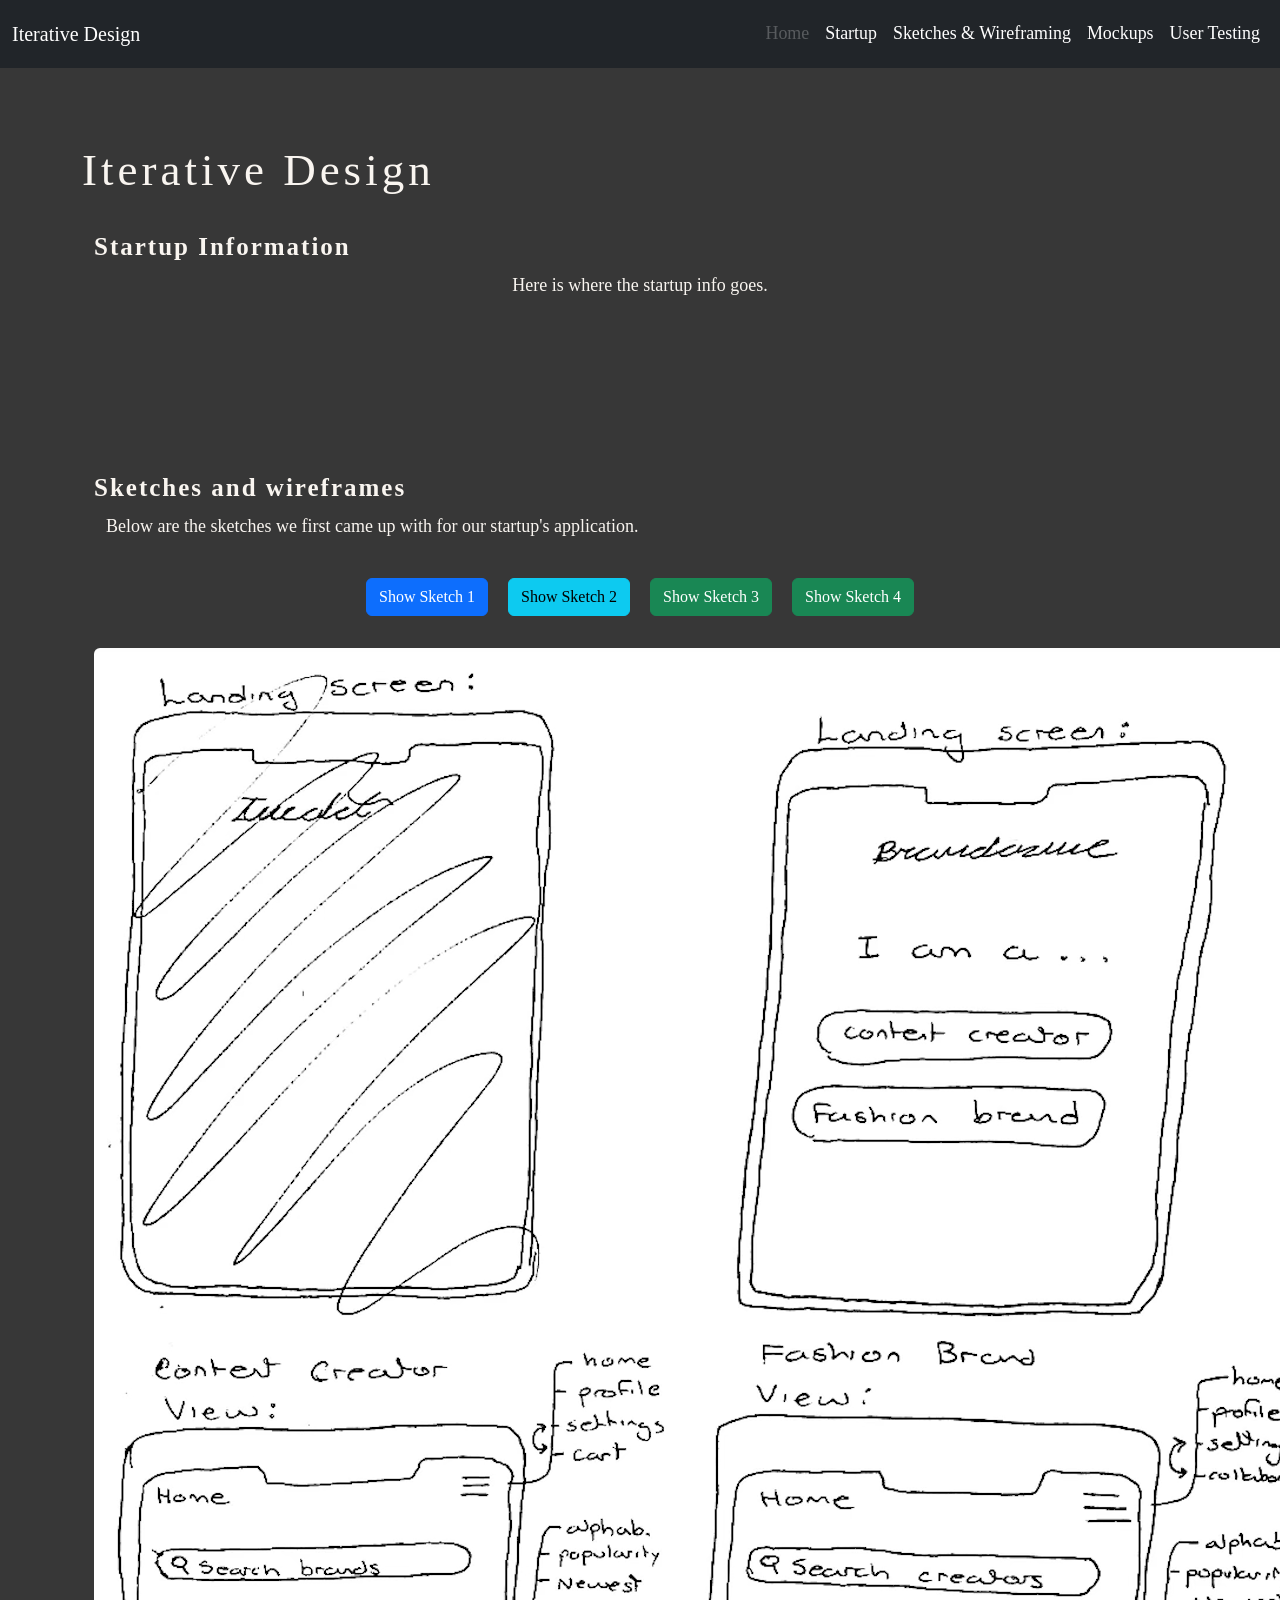
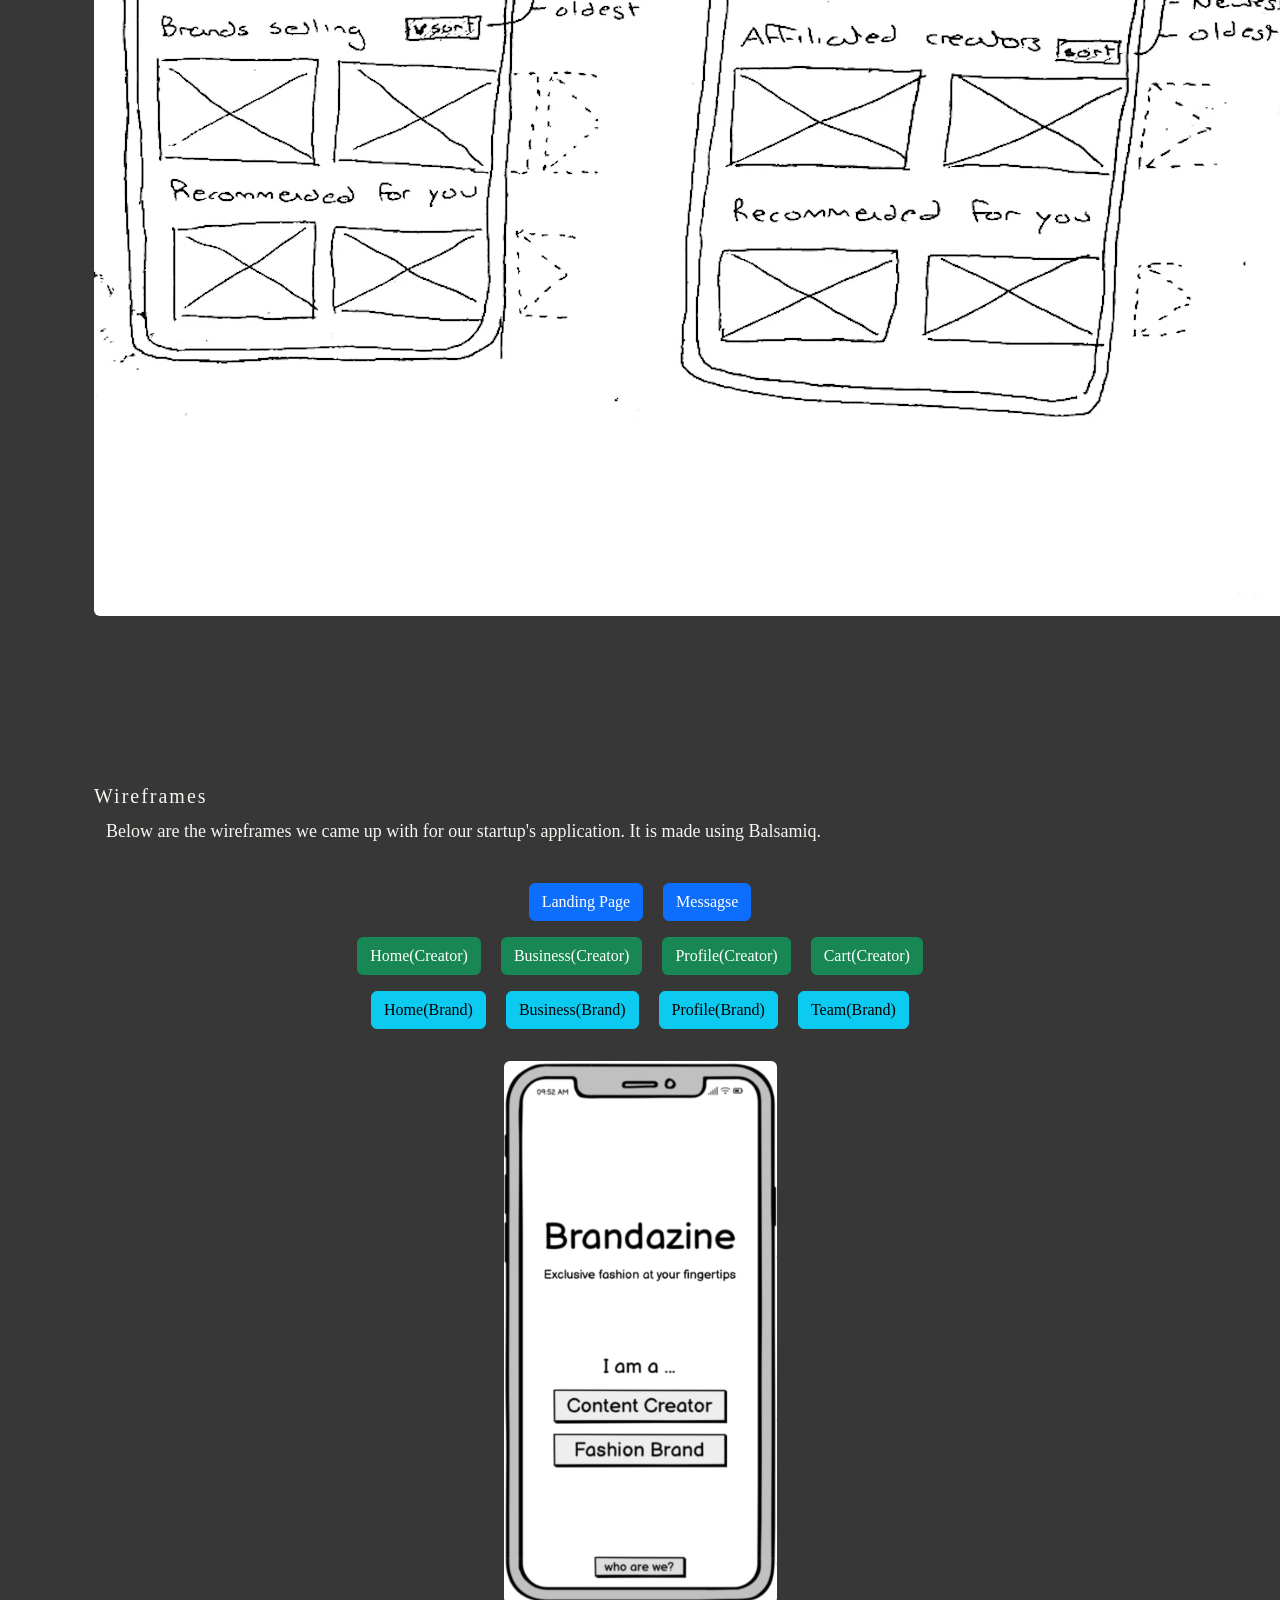
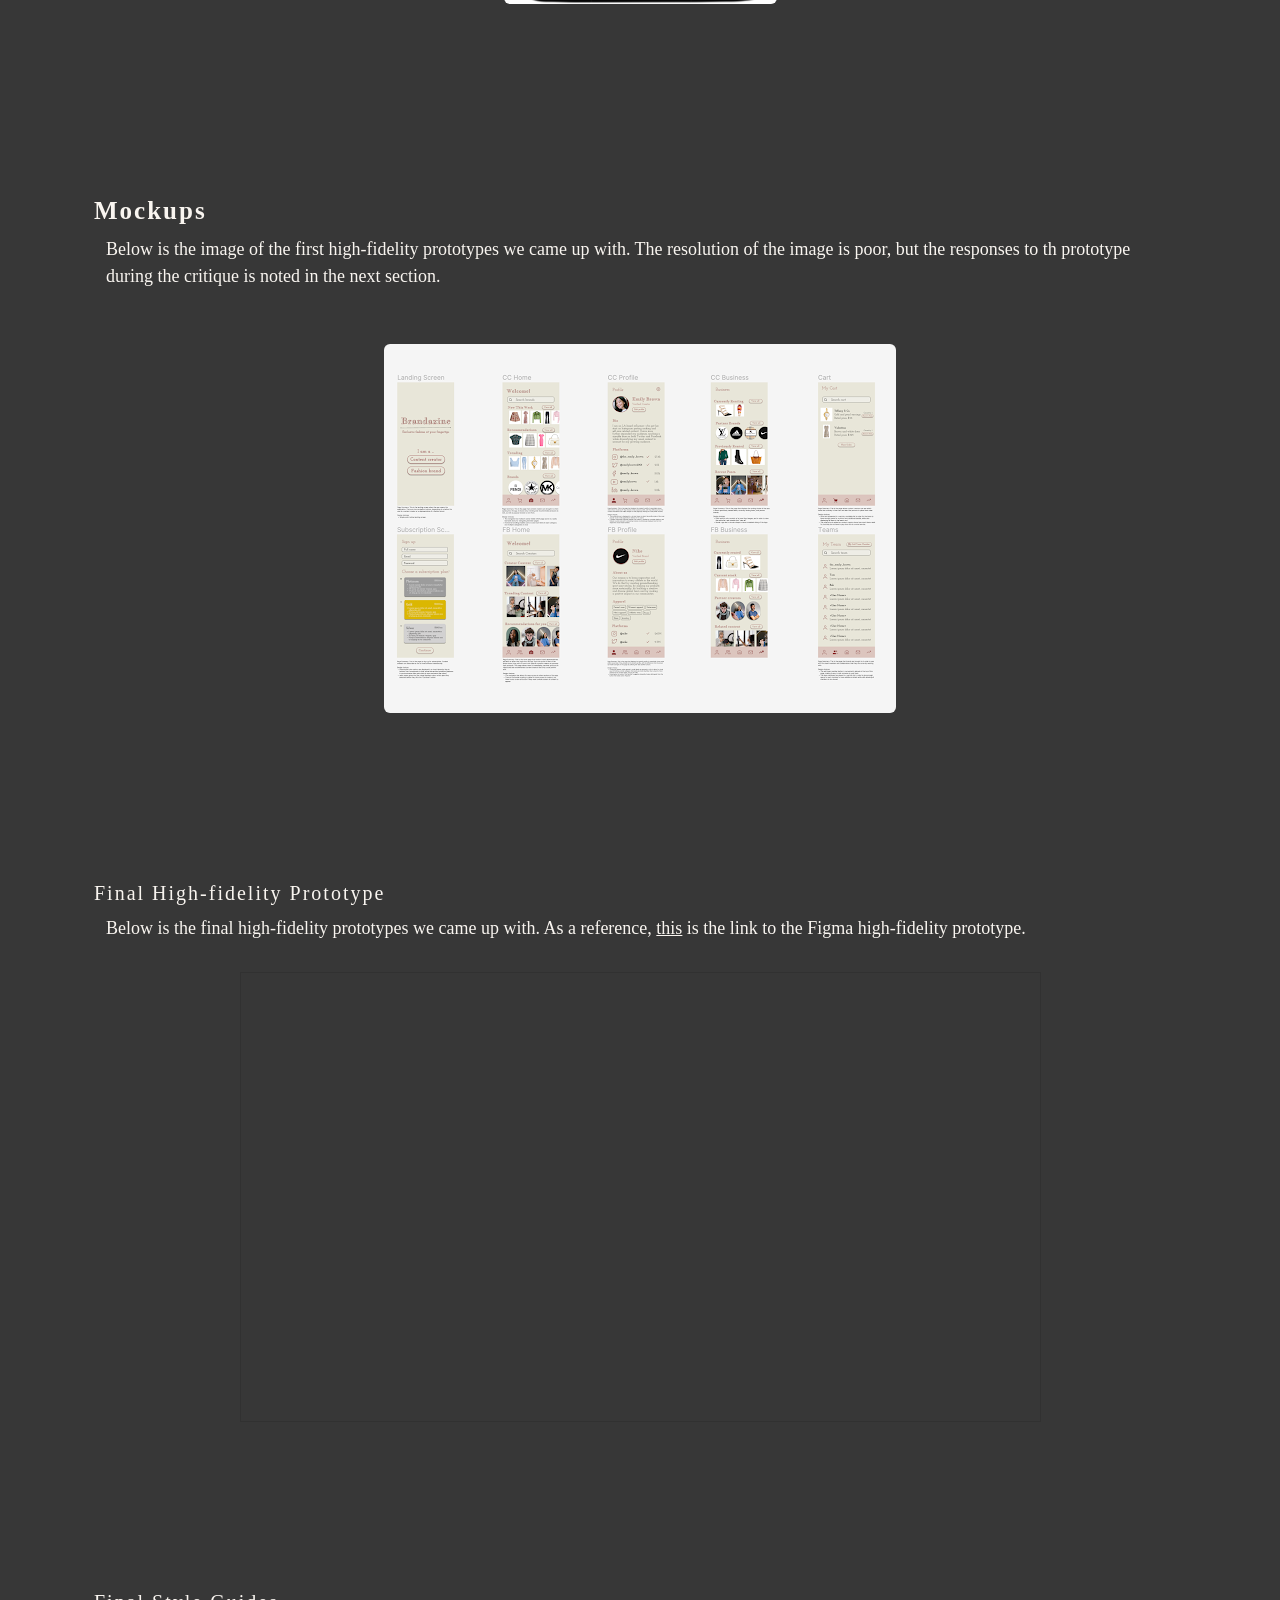
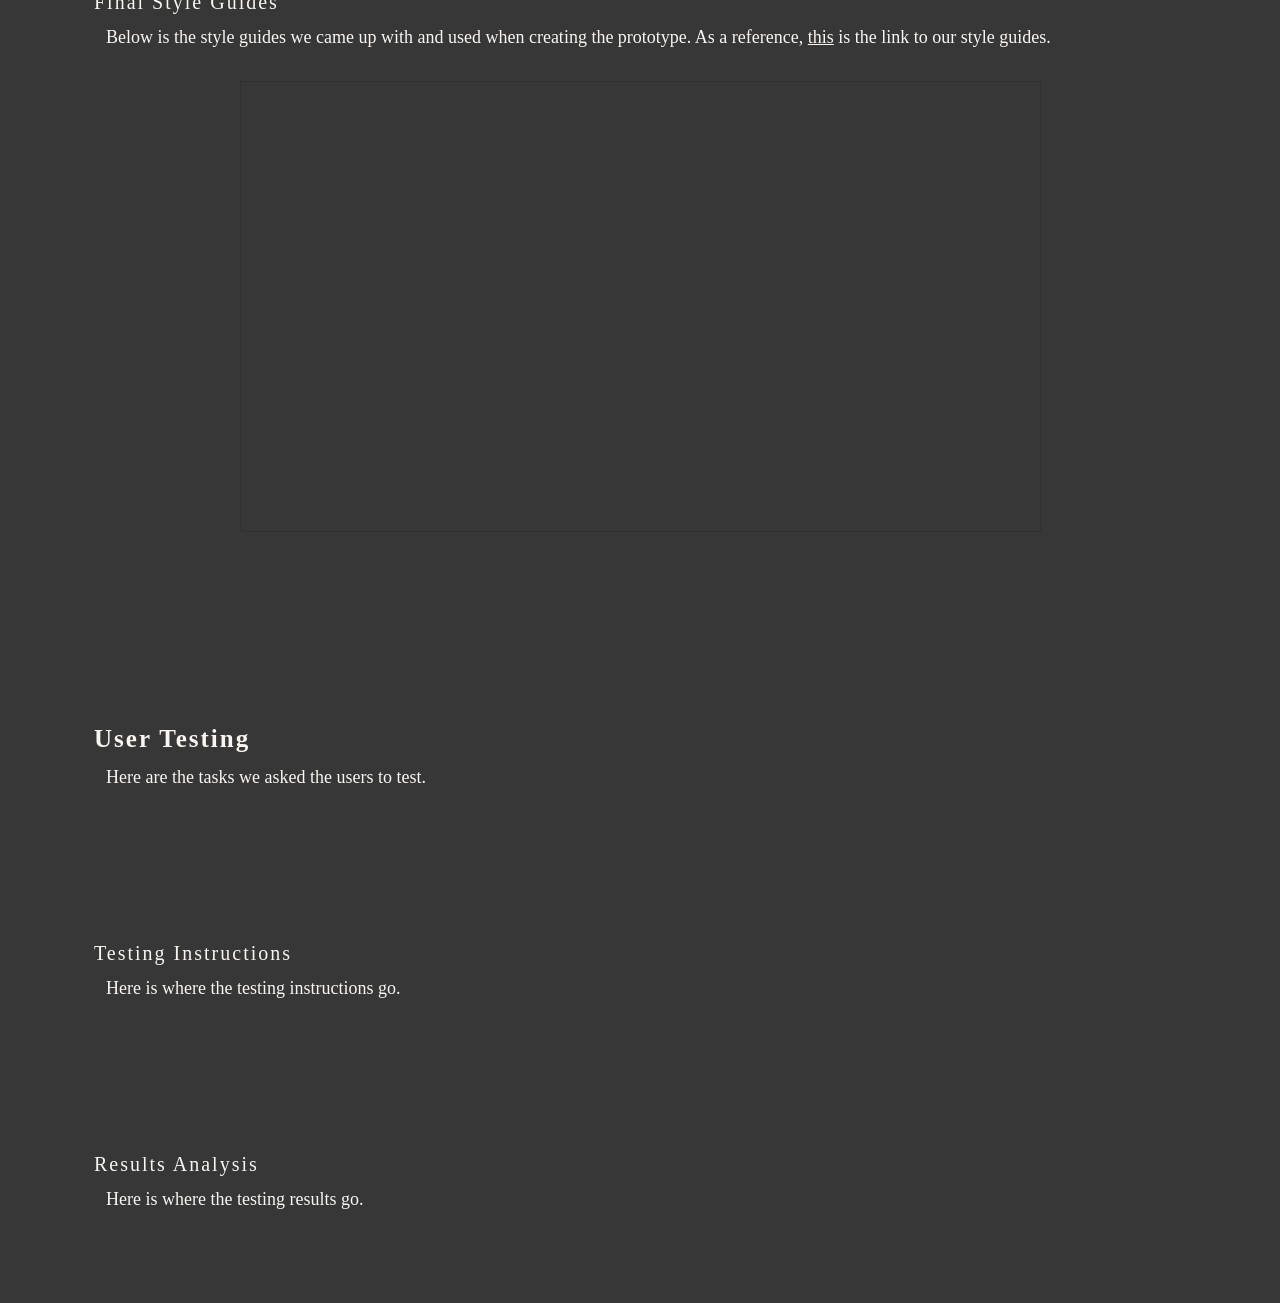
==== commit 600439a3: "images done" ====
--- a/index.html
+++ b/index.html
@@ -50,7 +50,7 @@
                 <a class="nav-link active" href="#mockups">Mockups</a>
               </li>
               <li class="nav-item">
-                <a class="nav-link active" href="#redesigned">User Testing</a>
+                <a class="nav-link active" href="#user-testing">User Testing</a>
               </li>
             </ul>
           </div>
@@ -118,7 +118,7 @@
         <div id="wireframe-selector" class="container">
           <div class="row">
             <div class="col-md-12">
-              <h2 class="assignment-section">Wireframes</h2>
+              <h2 class="assignment-sub-section">Wireframes</h2>
             </div>
           </div>
           <div class="container">
@@ -190,7 +190,7 @@
         <div id="prototype-selector" class="container">
           <div class="row">
             <div class="col-md-12">
-              <h2 class="assignment-section">Final High-fidelity Prototype</h2>
+              <h2 class="assignment-sub-section">Final High-fidelity Prototype</h2>
             </div>
           </div>
           <div class="container">
@@ -219,7 +219,7 @@
         <div id="prototype-selector" class="container">
           <div class="row">
             <div class="col-md-12">
-              <h2 class="assignment-section">Final Style Guides</h2>
+              <h2 class="assignment-sub-section">Final Style Guides</h2>
             </div>
           </div>
           <div class="container">
@@ -240,6 +240,62 @@
                 src="https://www.figma.com/embed?embed_host=share&url=https%3A%2F%2Fwww.figma.com%2Ffile%2FdL0naNCAzaHMxUQITnoXag%2FBrandazine%3Fnode-id%3D0%253A1"
                 allowfullscreen
               ></iframe>
+            </div>
+          </div>
+        </div>
+      </div>
+    </section>
+
+    <section id="user-testing">
+      <br />
+      <div class="container content-section">
+        <div id="sketch-selector" class="container">
+          <div class="row">
+            <div class="col-md-12">
+              <h2 class="assignment-section fw-bold">User Testing</h2>
+            </div>
+          </div>
+          <div class="container">
+            <div class="row">
+              <div class="col-sm-12 inline-link">
+                <p>Here are the tasks we asked the users to test.</p>
+              </div>
+            </div>
+          </div>
+        </div>
+      </div>
+      <div class="container content-section">
+        <div id="wireframe-selector" class="container">
+          <div class="row">
+            <div class="col-md-12">
+              <h2 class="assignment-sub-section">Testing Instructions</h2>
+            </div>
+          </div>
+          <div class="container">
+            <div class="row">
+              <div class="col-sm-12 inline-link">
+                <p>
+                  Here is where the testing instructions go.
+                </p>
+              </div>
+            </div>
+          </div>
+        </div>
+      </div>
+      <div class="container content-section">
+        <div id="wireframe-selector" class="container">
+          <div class="row">
+            <div class="col-md-12">
+              <h2 class="assignment-sub-section">Results Analysis</h2>
+            </div>
+          </div>
+          <div class="container">
+            <div class="row">
+              <div class="col-sm-12 inline-link">
+                <p>
+                  Here is where the testing results go.
+                </p>
+              </div>
             </div>
           </div>
         </div>
--- a/css/cs1300.css
+++ b/css/cs1300.css
@@ -73,6 +73,10 @@
 
 .assignment-section {
   font-size: 25px;
+}
+
+.assignment-sub-section {
+  font-size: 20px;
 }
 
 .website-scrennshot {
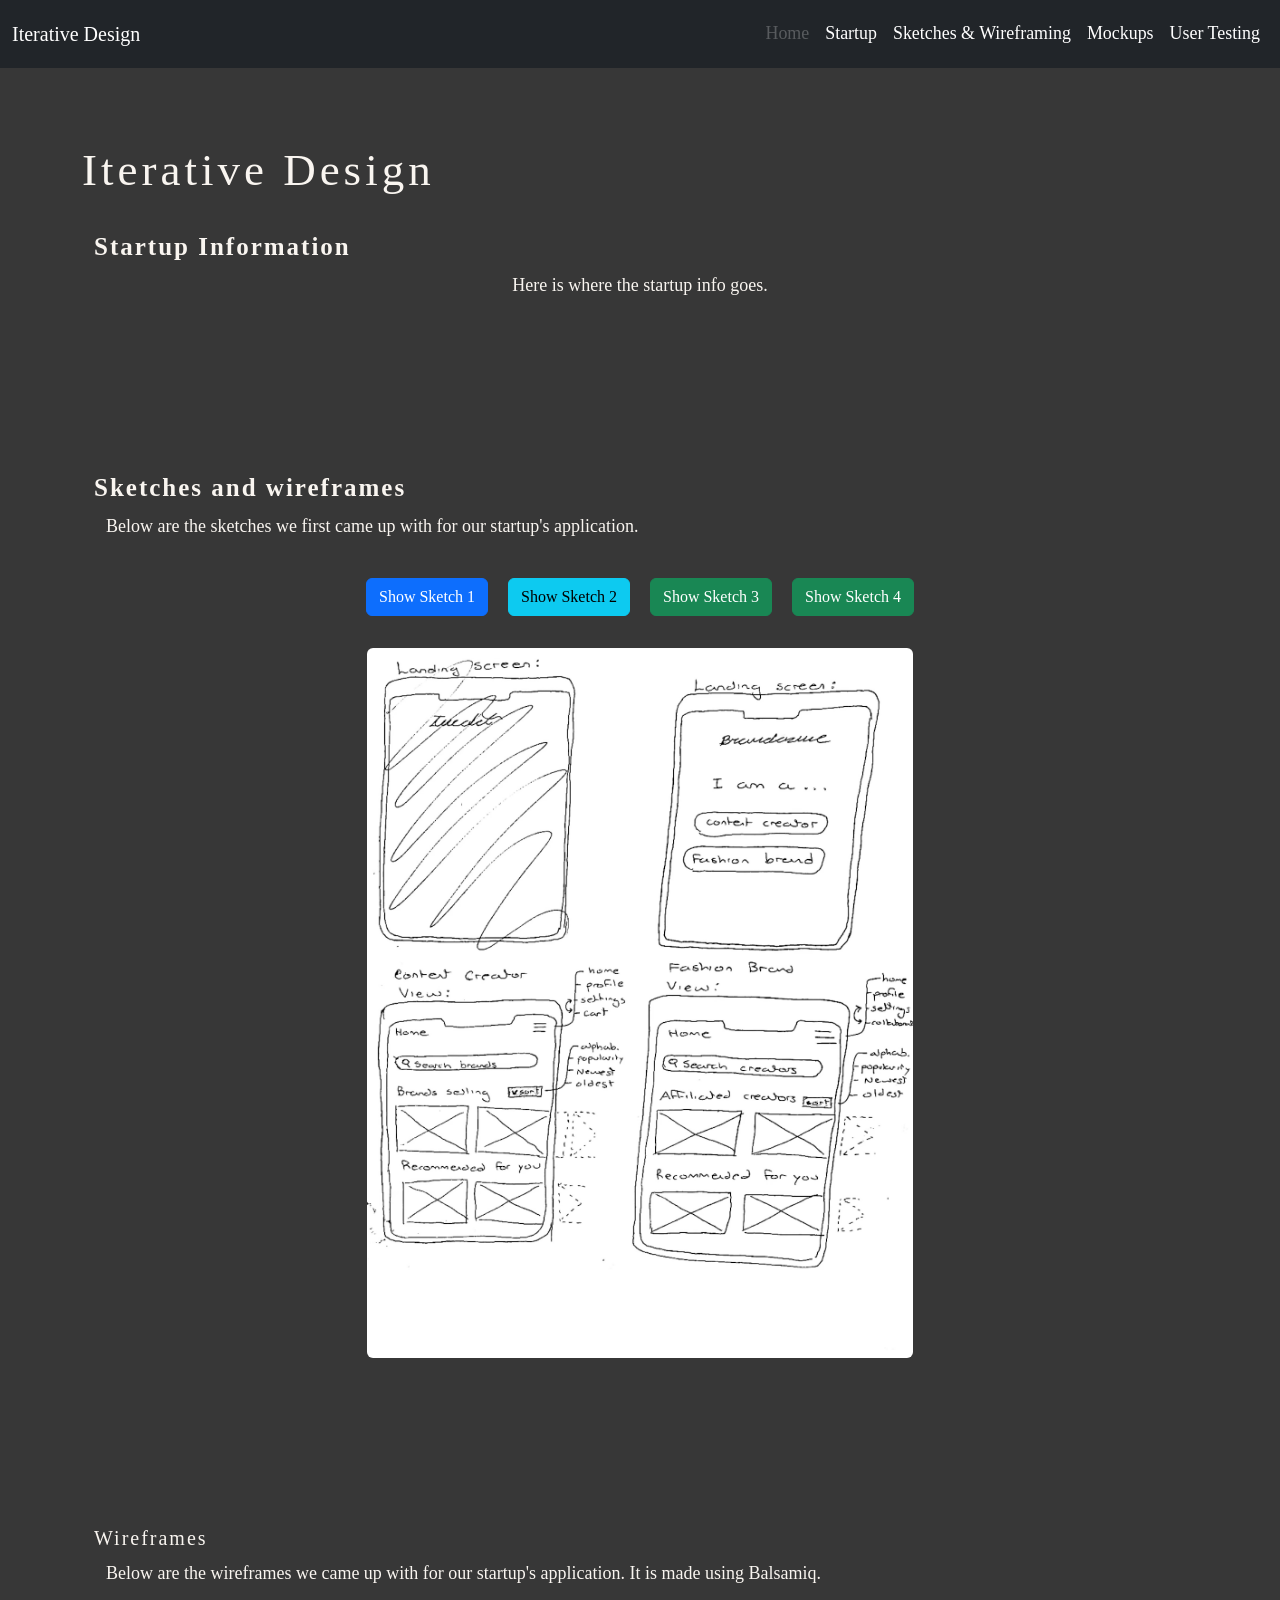
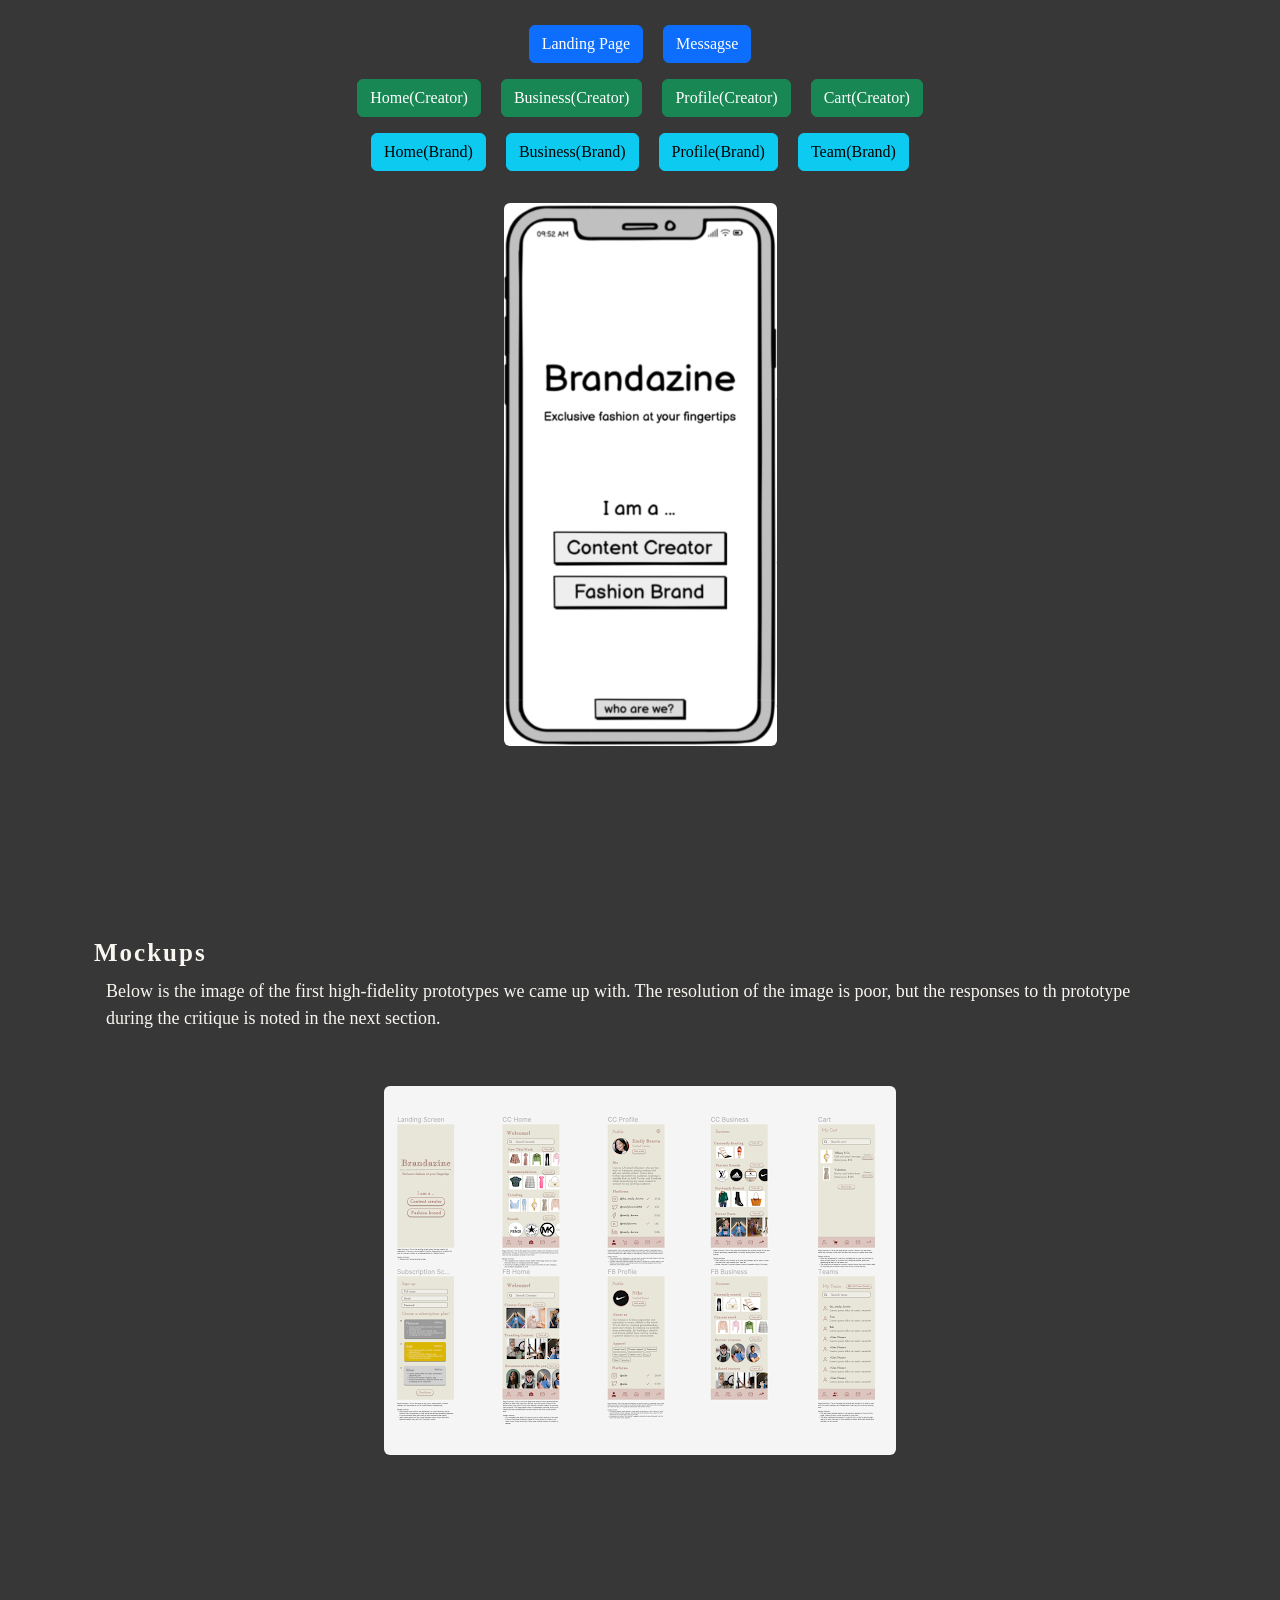
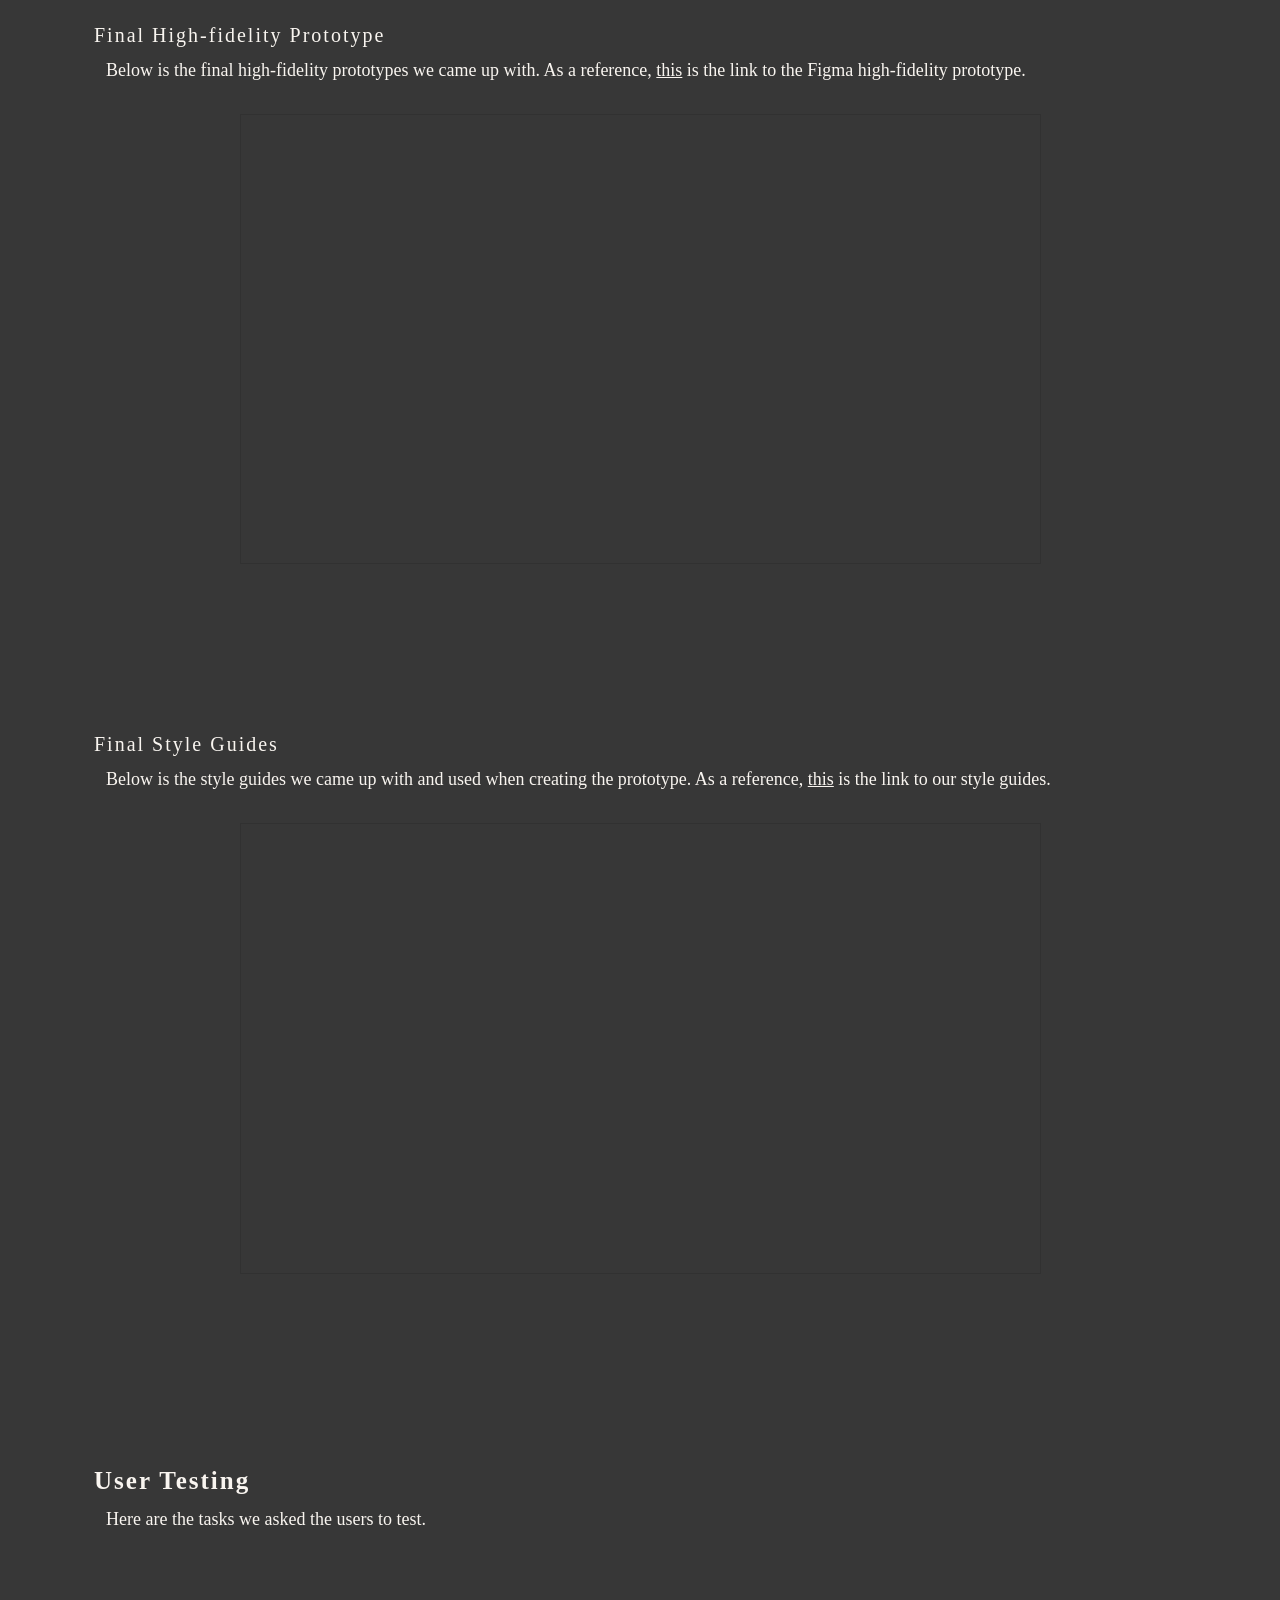
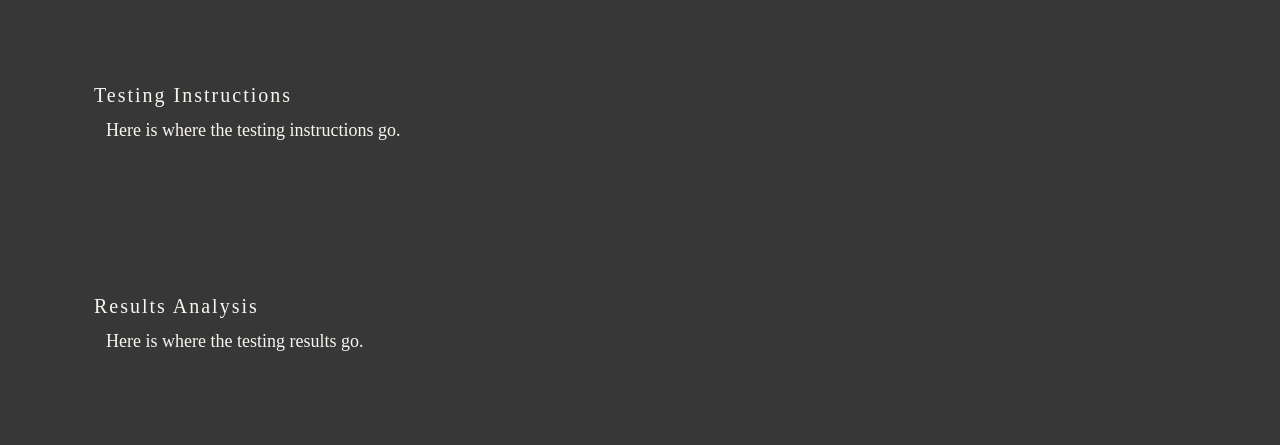
==== commit 84f17c33: "minor change" ====
--- a/index.html
+++ b/index.html
@@ -107,9 +107,9 @@
             </div>
           </div>
 
-          <div id="sketch-img" class="text-center" style="width: 50%">
+          <div id="sketch-img" class="text-center mx-auto" style="width: 50%">
             <br />
-            <img class="sketch-img rounded mb-5" src="img/sketch_1.jpg" alt="Sketch 1" />
+            <img class="sketch-img rounded mb-5 w-100" src="img/sketch_1.jpg" alt="Sketch 1" />
             <br />
           </div>
         </div>
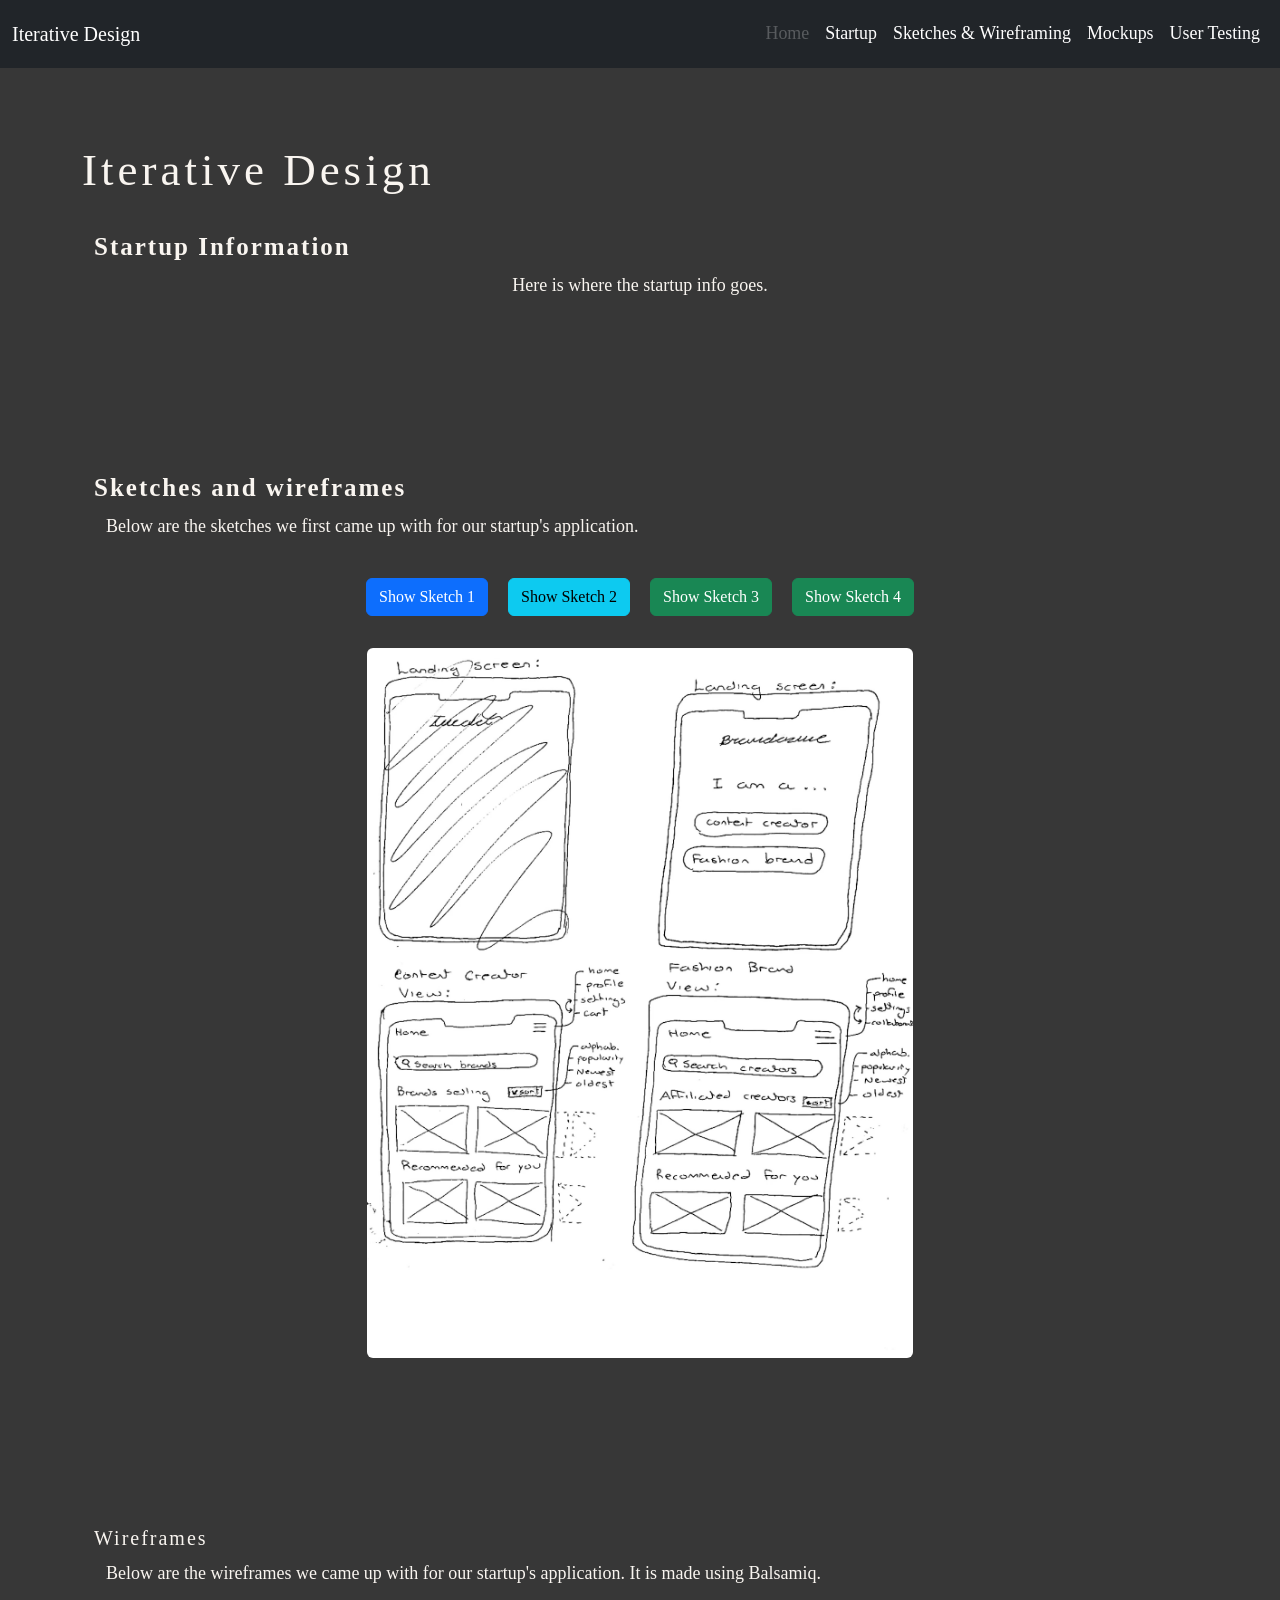
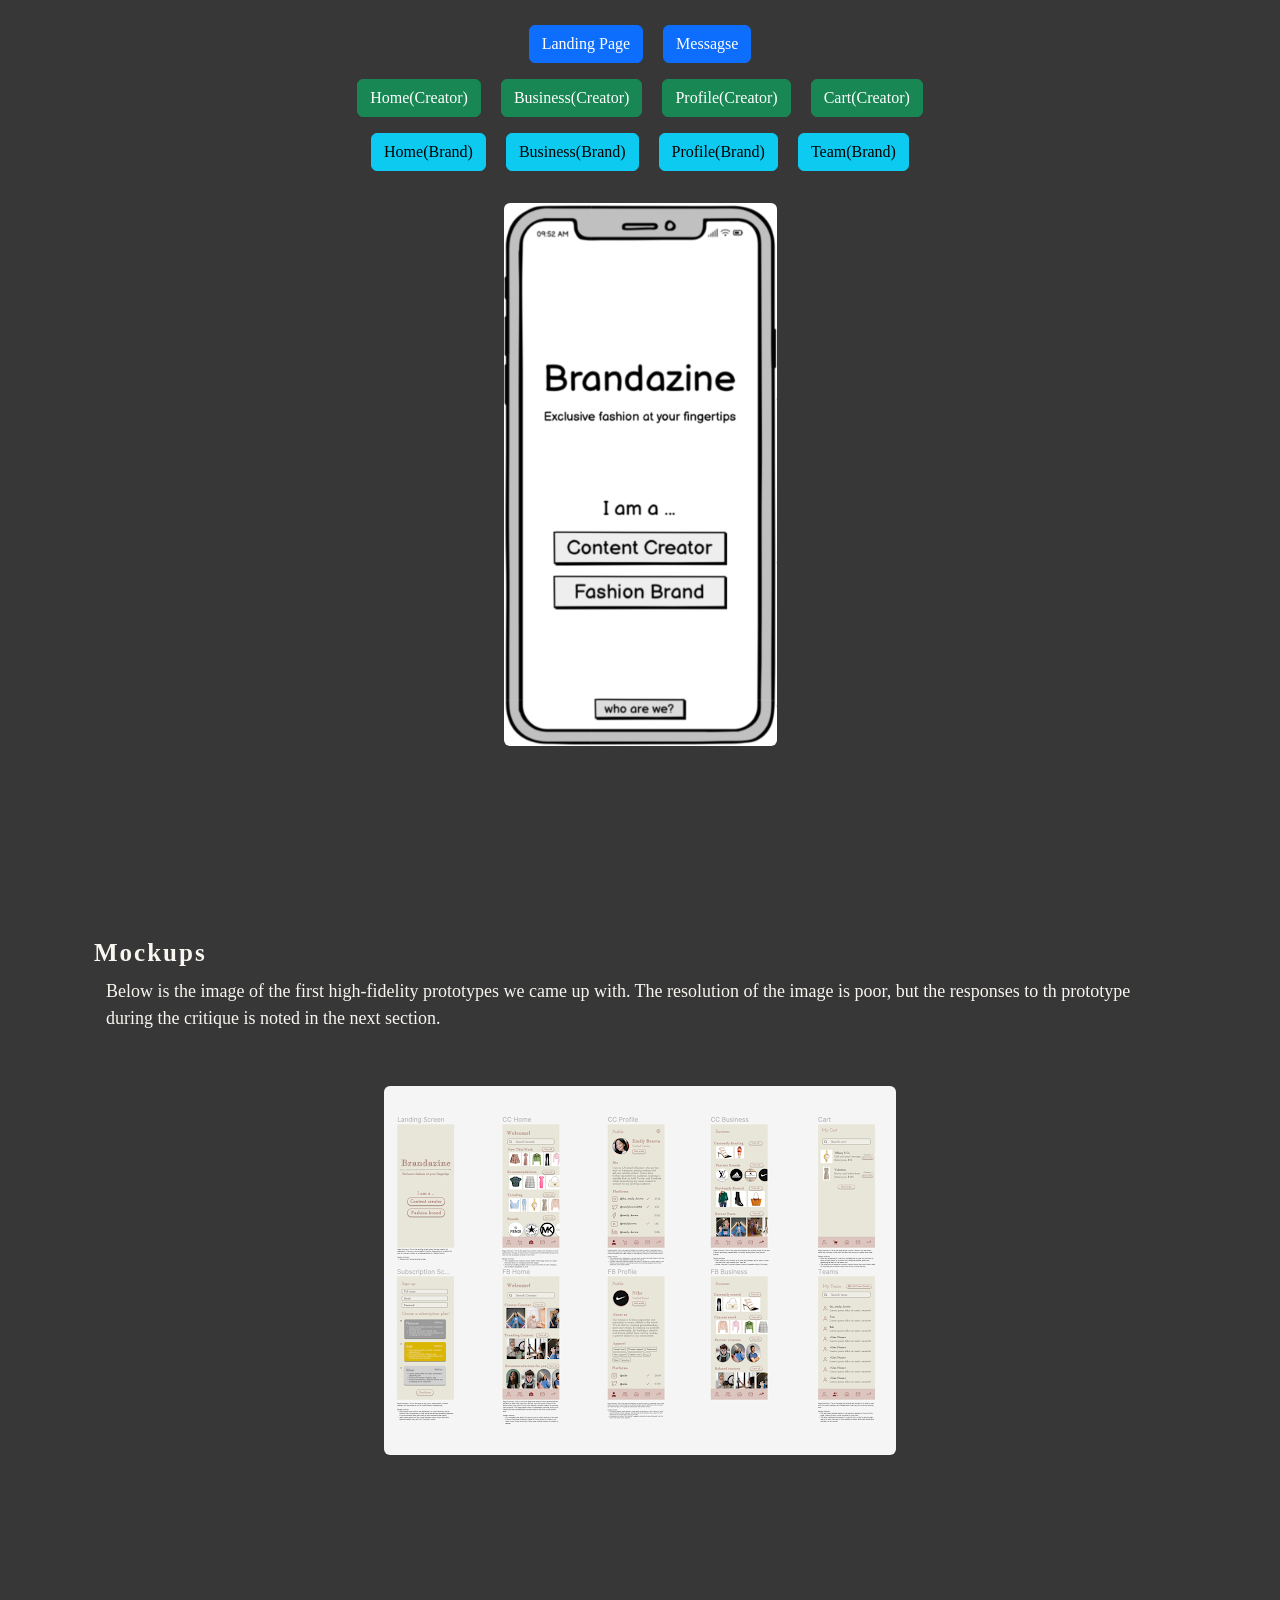
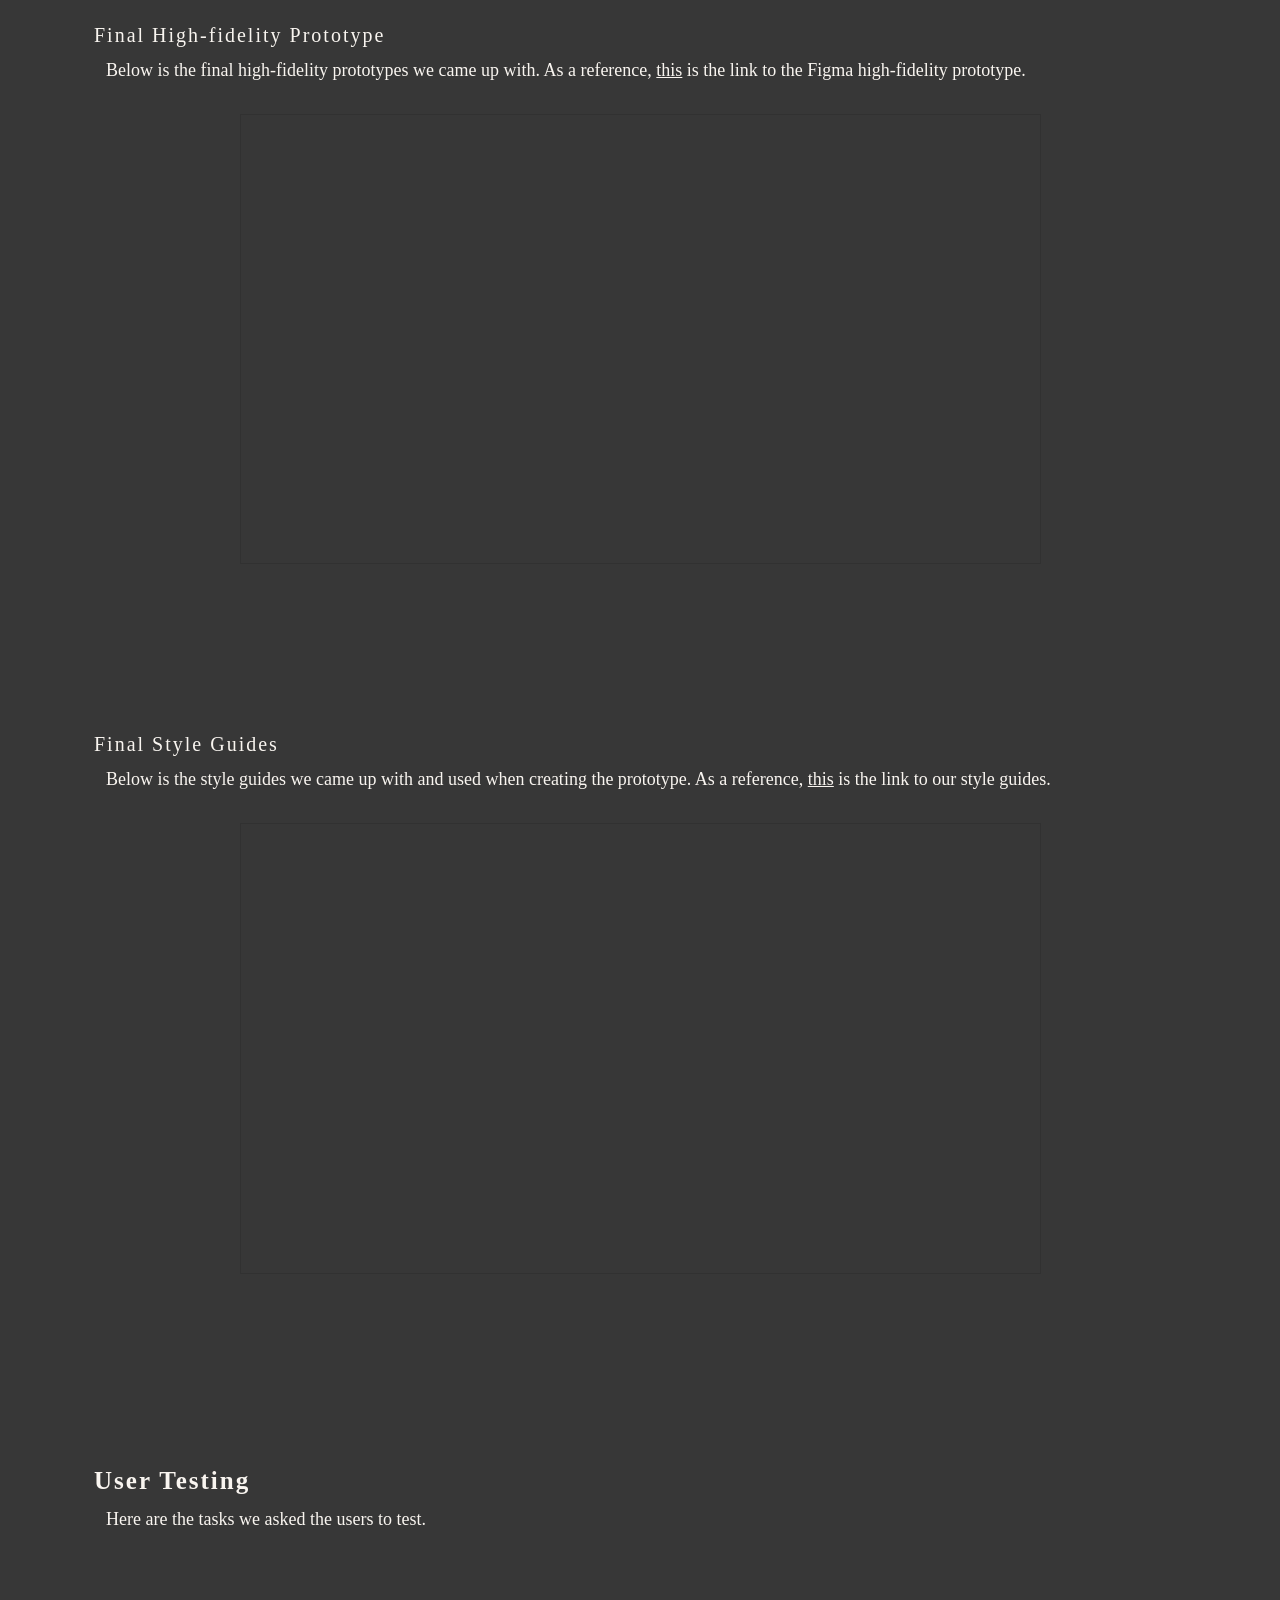
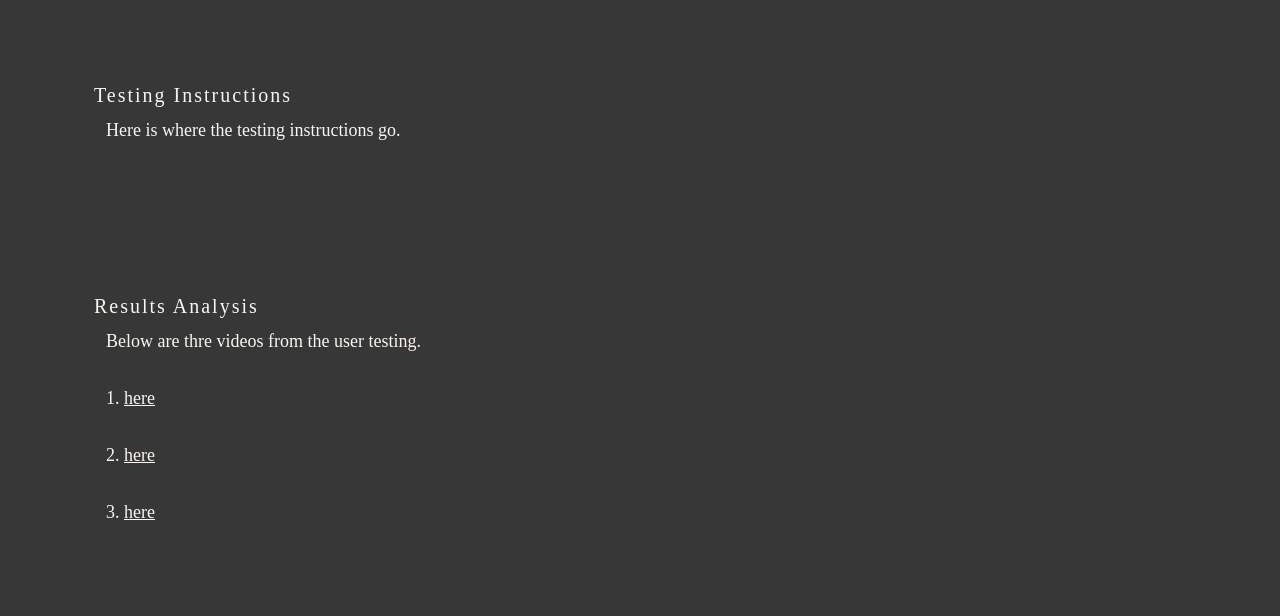
==== commit a1bf34f6: "added video links" ====
--- a/index.html
+++ b/index.html
@@ -293,8 +293,14 @@
             <div class="row">
               <div class="col-sm-12 inline-link">
                 <p>
-                  Here is where the testing results go.
-                </p>
+                  Below are thre videos from the user testing. 
+                </p>
+                <p>1. <a href="https://app.usertesting.com/v/f2ef168c-41c6-443f-9289-2443d06d99f8?encrypted_video_handle=46bf683f-b88e-4283-ad76-f4c07e6a6cb7#!/notes&shared_via=link" target="_blank">
+                  here</a> </p>
+                <p>2. <a href="https://app.usertesting.com/v/331b2997-c513-4e09-a5d5-eeb03b52ac16?encrypted_video_handle=d51009ca-a306-4e63-8326-4ebc74adc881#!/notes&shared_via=link" target="_blank">
+                  here</a> </p>
+                <p>3. <a href="https://app.usertesting.com/v/161fa802-33e4-4ca3-8154-d643d5e23bf9?encrypted_video_handle=353f52da-d687-4906-9b95-18670fa31750#!/notes&shared_via=link" target="_blank">
+                  here</a> </p>
               </div>
             </div>
           </div>
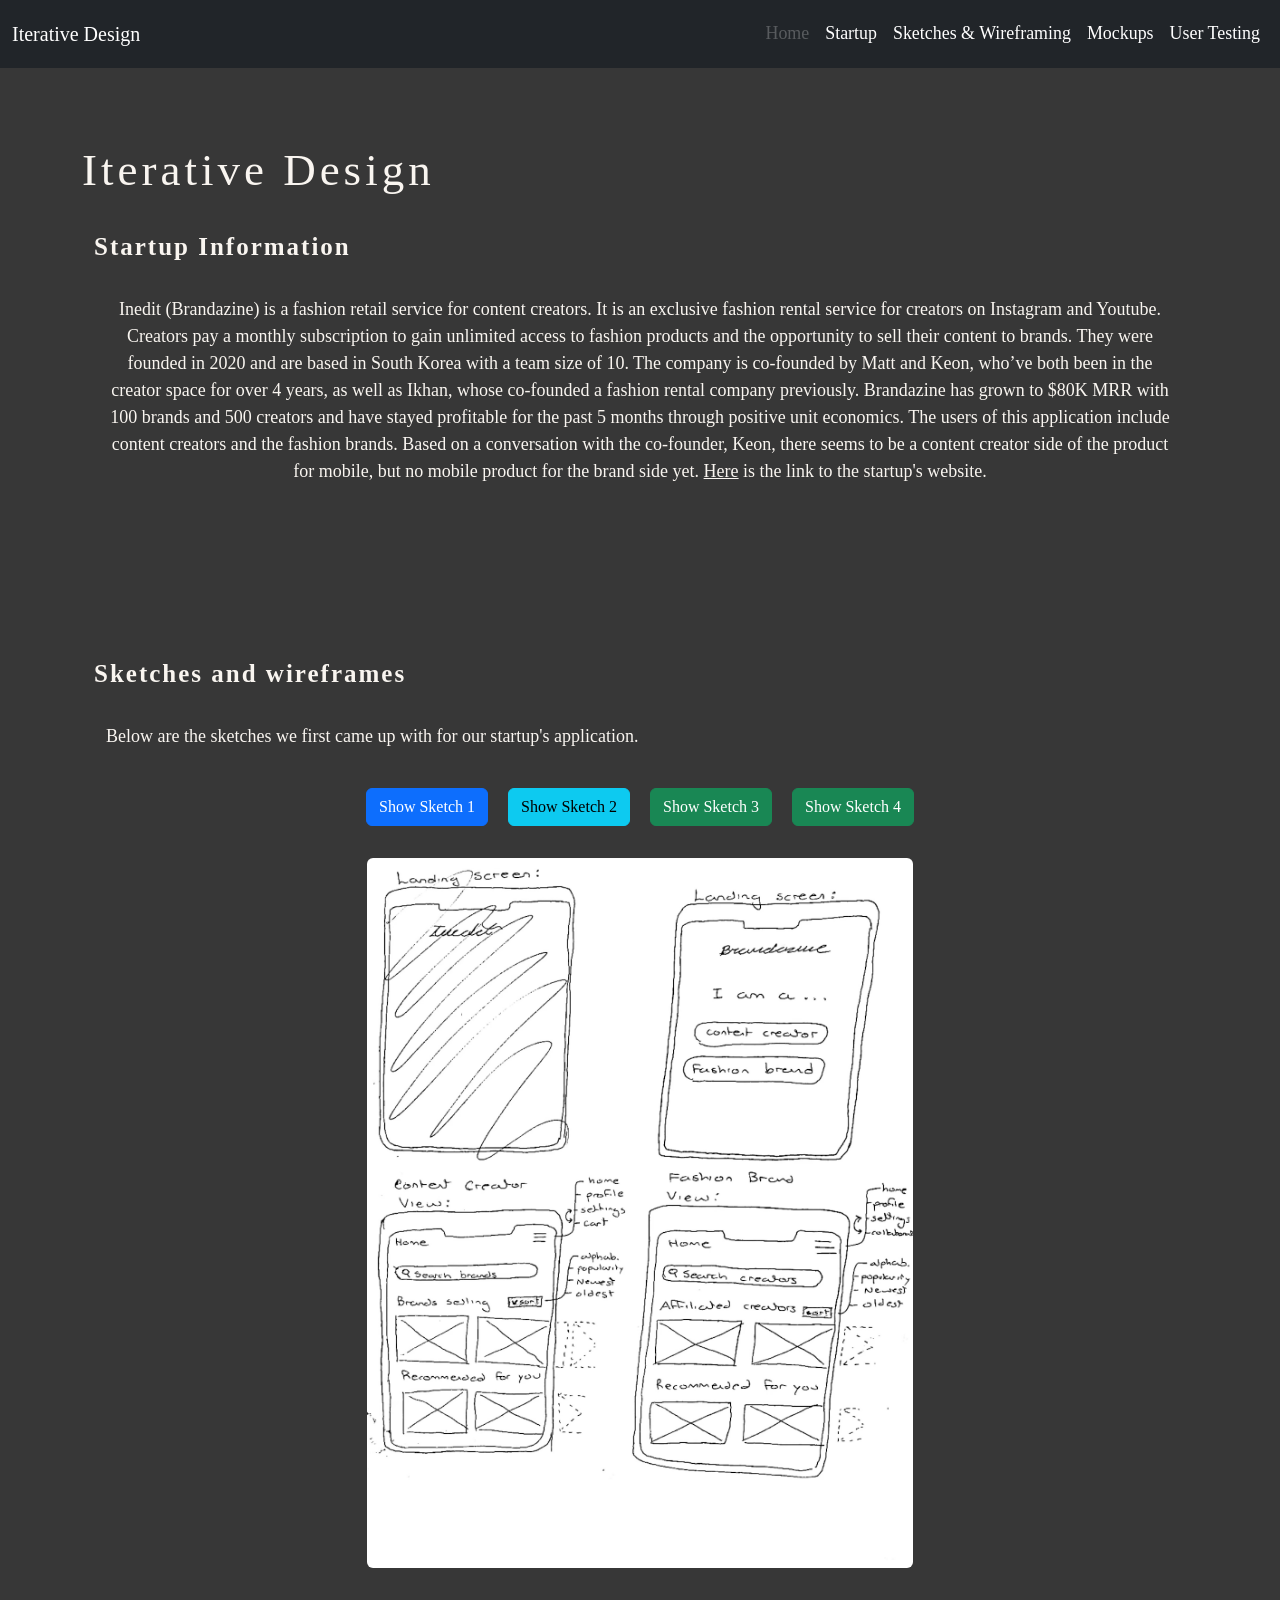
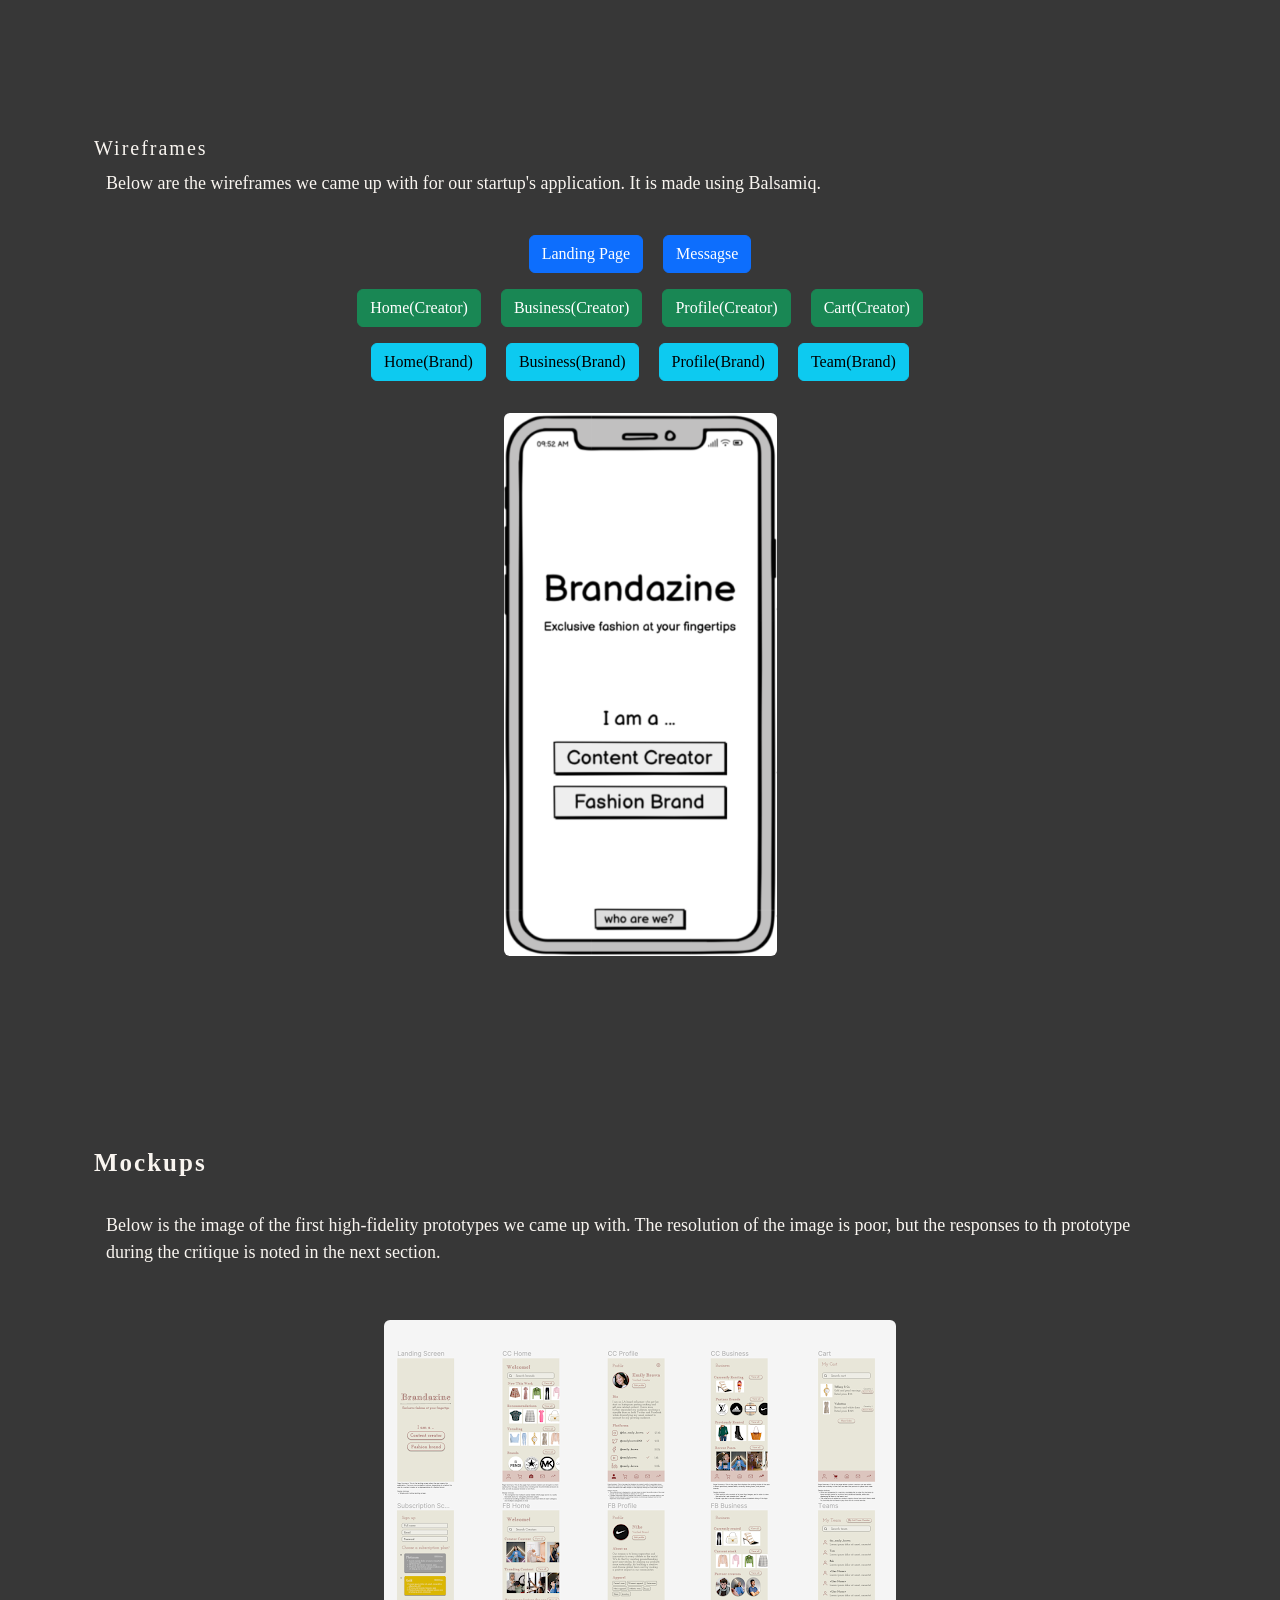
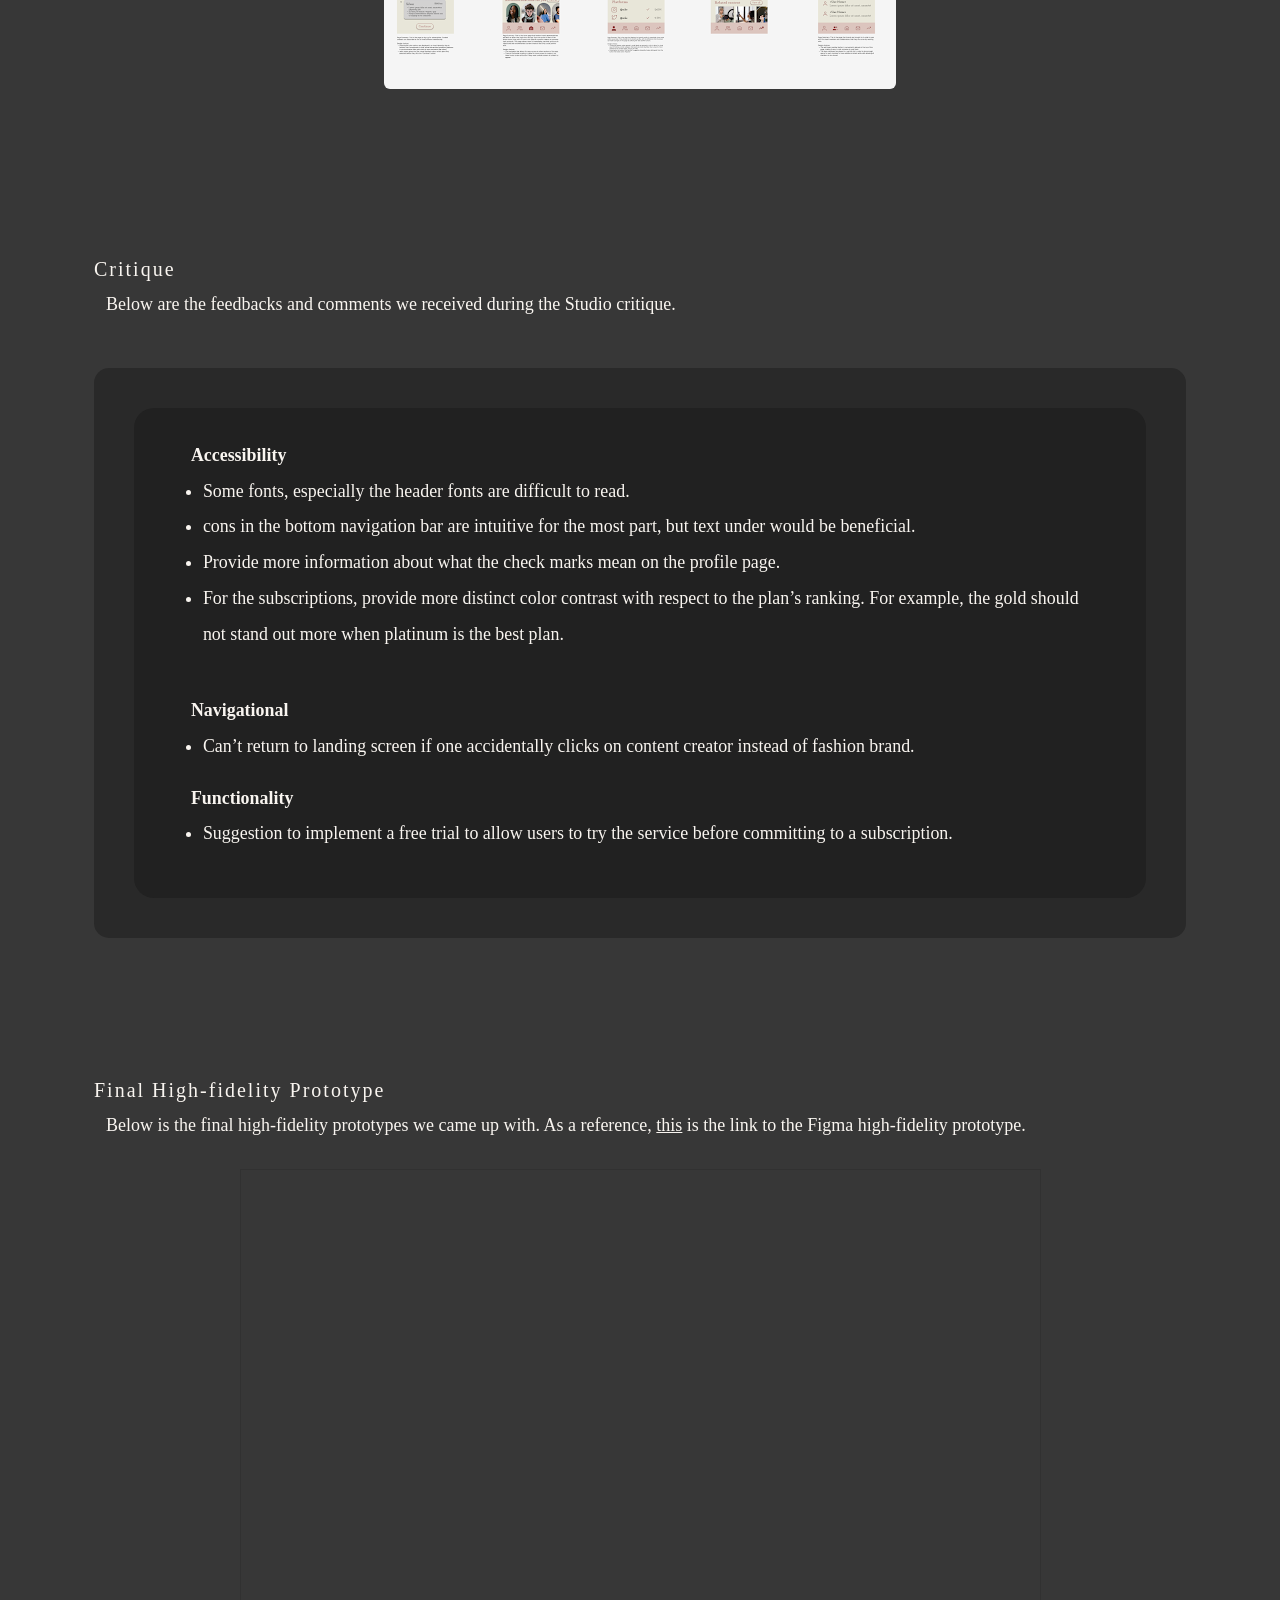
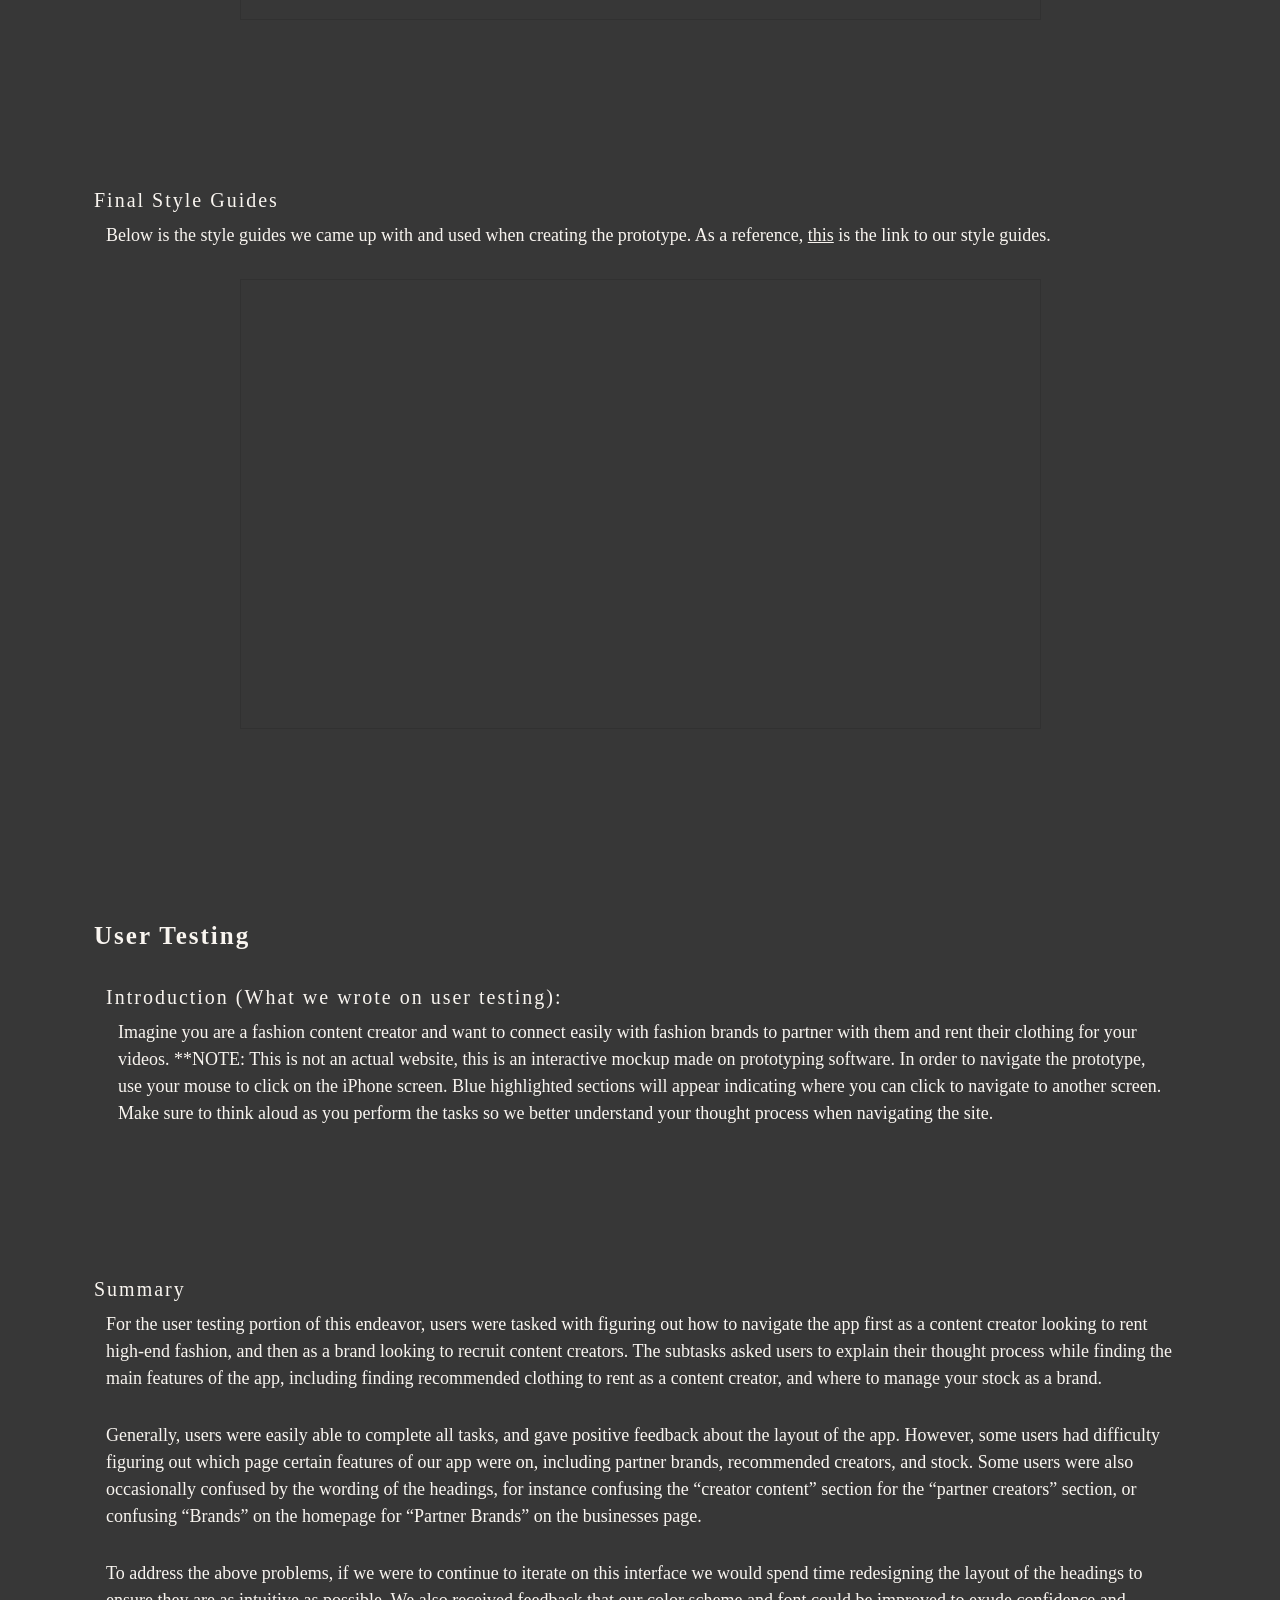
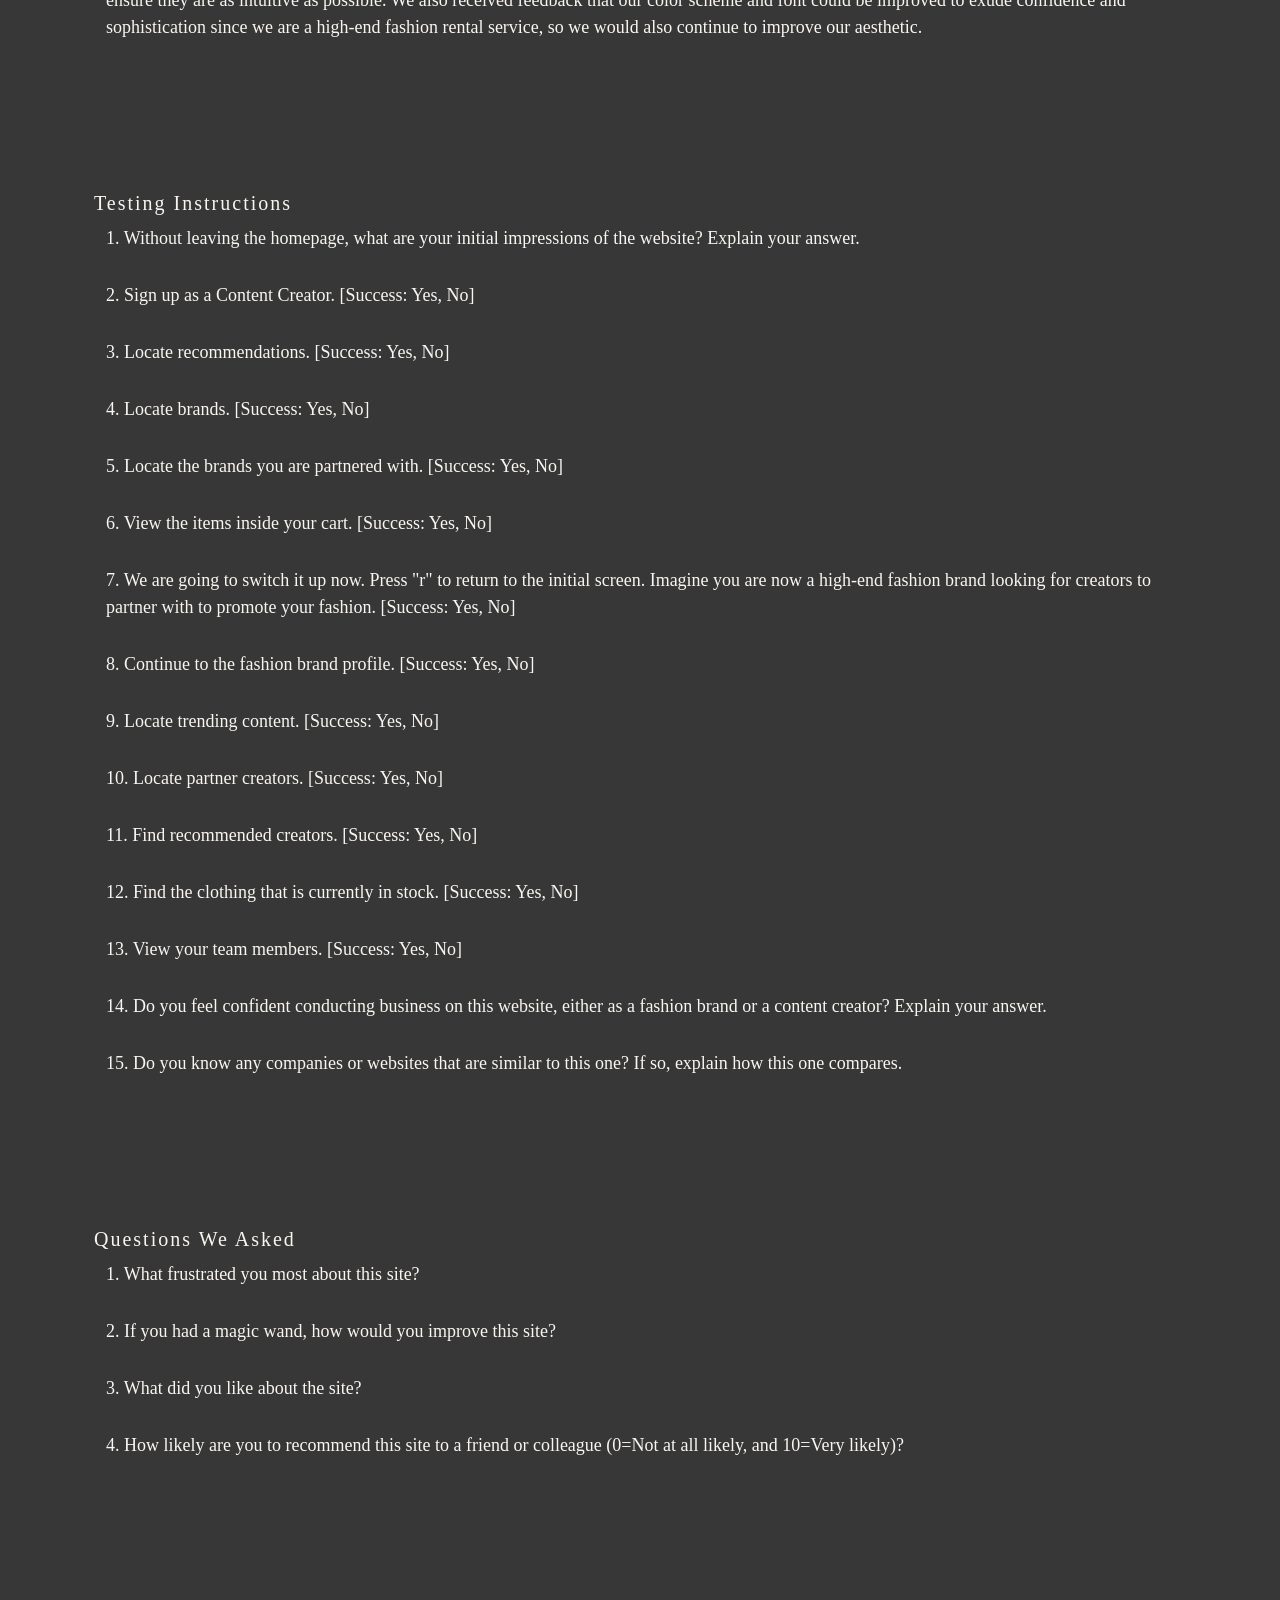
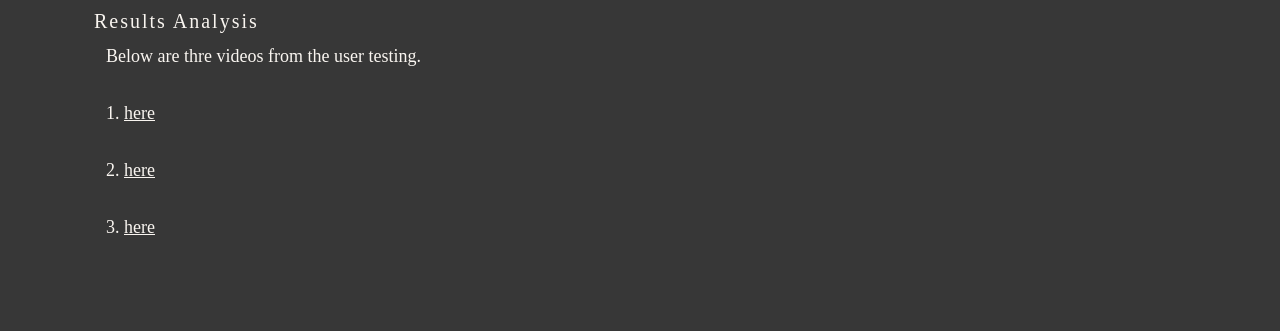
==== commit 4e6e492d: "updated content" ====
--- a/index.html
+++ b/index.html
@@ -71,11 +71,22 @@
               <h2 class="assignment-section fw-bold">Startup Information</h2>
             </div>
           </div>
+          <br />
           <div class="container">
             <div class="row">
               <div class="col-sm-12 inline-link text-center">
                 <p>
-                  Here is where the startup info goes.
+                  Inedit (Brandazine) is a fashion retail service for content creators. It is an exclusive fashion
+                  rental service for creators on Instagram and Youtube. Creators pay a monthly subscription to gain
+                  unlimited access to fashion products and the opportunity to sell their content to brands. They were
+                  founded in 2020 and are based in South Korea with a team size of 10. The company is co-founded by Matt
+                  and Keon, who’ve both been in the creator space for over 4 years, as well as Ikhan, whose co-founded a
+                  fashion rental company previously. Brandazine has grown to $80K MRR with 100 brands and 500 creators
+                  and have stayed profitable for the past 5 months through positive unit economics. The users of this
+                  application include content creators and the fashion brands. Based on a conversation with the
+                  co-founder, Keon, there seems to be a content creator side of the product for mobile, but no mobile
+                  product for the brand side yet.
+                  <a href="https://brandazine.com/">Here</a> is the link to the startup's website.
                 </p>
               </div>
             </div>
@@ -93,6 +104,7 @@
               <h2 class="assignment-section fw-bold">Sketches and wireframes</h2>
             </div>
           </div>
+          <br />
           <div class="container">
             <div class="row">
               <div class="col-sm-12 inline-link">
@@ -165,6 +177,7 @@
               <h2 class="assignment-section fw-bold">Mockups</h2>
             </div>
           </div>
+          <br />
           <div class="container">
             <div class="row">
               <div class="col-sm-12 inline-link">
@@ -190,6 +203,60 @@
         <div id="prototype-selector" class="container">
           <div class="row">
             <div class="col-md-12">
+              <h2 class="assignment-sub-section">Critique</h2>
+            </div>
+          </div>
+          <div class="container">
+            <div class="row">
+              <div class="col-sm-12 inline-link">
+                <p>Below are the feedbacks and comments we received during the Studio critique.</p>
+              </div>
+            </div>
+            <div id="questions" class="row inset-box">
+              <div class="question-box-opaque">
+                <ul class="col-12">
+                  <strong class="main-question-header">Accessibility</strong>
+                  <div class="container">
+                    <li>Some fonts, especially the header fonts are difficult to read.</li>
+                    <li>
+                      cons in the bottom navigation bar are intuitive for the most part, but text under would be
+                      beneficial.
+                    </li>
+                    <li>Provide more information about what the check marks mean on the profile page.</li>
+                    <li>
+                      For the subscriptions, provide more distinct color contrast with respect to the plan’s ranking.
+                      For example, the gold should not stand out more when platinum is the best plan.
+                    </li>
+                  </div>
+                </ul>
+                <br />
+                <ul class="col-12">
+                  <strong class="main-question-header">Navigational</strong>
+                  <div class="container">
+                    <li>
+                      Can’t return to landing screen if one accidentally clicks on content creator instead of fashion
+                      brand.
+                    </li>
+                  </div>
+                </ul>
+                <ul class="col-12">
+                  <strong class="main-question-header">Functionality</strong>
+                  <div class="container">
+                    <li>
+                      Suggestion to implement a free trial to allow users to try the service before committing to a
+                      subscription.
+                    </li>
+                  </div>
+                </ul>
+              </div>
+            </div>
+          </div>
+        </div>
+      </div>
+      <div class="container content-section">
+        <div id="prototype-selector" class="container">
+          <div class="row">
+            <div class="col-md-12">
               <h2 class="assignment-sub-section">Final High-fidelity Prototype</h2>
             </div>
           </div>
@@ -251,14 +318,29 @@
       <div class="container content-section">
         <div id="sketch-selector" class="container">
           <div class="row">
-            <div class="col-md-12">
+            <div class="col-12">
               <h2 class="assignment-section fw-bold">User Testing</h2>
             </div>
           </div>
-          <div class="container">
-            <div class="row">
-              <div class="col-sm-12 inline-link">
-                <p>Here are the tasks we asked the users to test.</p>
+          <br />
+          <div class="container">
+            <div class="row">
+              <div class="col-12 inline-link">
+                <h2 class="assignment-sub-section">Introduction (What we wrote on user testing):</h2>
+              </div>
+            </div>
+            <div class="container">
+              <div class="row">
+                <div class="col-12 inline-link">
+                  <p>
+                    Imagine you are a fashion content creator and want to connect easily with fashion brands to partner
+                    with them and rent their clothing for your videos. **NOTE: This is not an actual website, this is an
+                    interactive mockup made on prototyping software. In order to navigate the prototype, use your mouse
+                    to click on the iPhone screen. Blue highlighted sections will appear indicating where you can click
+                    to navigate to another screen. Make sure to think aloud as you perform the tasks so we better
+                    understand your thought process when navigating the site.
+                  </p>
+                </div>
               </div>
             </div>
           </div>
@@ -268,6 +350,42 @@
         <div id="wireframe-selector" class="container">
           <div class="row">
             <div class="col-md-12">
+              <h2 class="assignment-sub-section">Summary</h2>
+            </div>
+          </div>
+          <div class="container">
+            <div class="row">
+              <div class="col-sm-12 inline-link">
+                <p>
+                  For the user testing portion of this endeavor, users were tasked with figuring out how to navigate the
+                  app first as a content creator looking to rent high-end fashion, and then as a brand looking to
+                  recruit content creators. The subtasks asked users to explain their thought process while finding the
+                  main features of the app, including finding recommended clothing to rent as a content creator, and
+                  where to manage your stock as a brand.
+                </p>
+                <p>
+                  Generally, users were easily able to complete all tasks, and gave positive feedback about the layout
+                  of the app. However, some users had difficulty figuring out which page certain features of our app
+                  were on, including partner brands, recommended creators, and stock. Some users were also occasionally
+                  confused by the wording of the headings, for instance confusing the “creator content” section for the
+                  “partner creators” section, or confusing “Brands” on the homepage for “Partner Brands” on the
+                  businesses page.
+                </p>
+                <p>
+                  To address the above problems, if we were to continue to iterate on this interface we would spend time
+                  redesigning the layout of the headings to ensure they are as intuitive as possible. We also received
+                  feedback that our color scheme and font could be improved to exude confidence and sophistication since
+                  we are a high-end fashion rental service, so we would also continue to improve our aesthetic.
+                </p>
+              </div>
+            </div>
+          </div>
+        </div>
+      </div>
+      <div class="container content-section">
+        <div id="wireframe-selector" class="container">
+          <div class="row">
+            <div class="col-md-12">
               <h2 class="assignment-sub-section">Testing Instructions</h2>
             </div>
           </div>
@@ -275,7 +393,32 @@
             <div class="row">
               <div class="col-sm-12 inline-link">
                 <p>
-                  Here is where the testing instructions go.
+                  1. Without leaving the homepage, what are your initial impressions of the website? Explain your
+                  answer.
+                </p>
+                <p>2. Sign up as a Content Creator. [Success: Yes, No]</p>
+                <p>3. Locate recommendations. [Success: Yes, No]</p>
+                <p>4. Locate brands. [Success: Yes, No]</p>
+                <p>5. Locate the brands you are partnered with. [Success: Yes, No]</p>
+                <p>6. View the items inside your cart. [Success: Yes, No]</p>
+                <p>
+                  7. We are going to switch it up now. Press "r" to return to the initial screen. Imagine you are now a
+                  high-end fashion brand looking for creators to partner with to promote your fashion. [Success: Yes,
+                  No]
+                </p>
+                <p>8. Continue to the fashion brand profile. [Success: Yes, No]</p>
+                <p>9. Locate trending content. [Success: Yes, No]</p>
+                <p>10. Locate partner creators. [Success: Yes, No]</p>
+                <p>11. Find recommended creators. [Success: Yes, No]</p>
+                <p>12. Find the clothing that is currently in stock. [Success: Yes, No]</p>
+                <p>13. View your team members. [Success: Yes, No]</p>
+                <p>
+                  14. Do you feel confident conducting business on this website, either as a fashion brand or a content
+                  creator? Explain your answer.
+                </p>
+                <p>
+                  15. Do you know any companies or websites that are similar to this one? If so, explain how this one
+                  compares.
                 </p>
               </div>
             </div>
@@ -286,21 +429,62 @@
         <div id="wireframe-selector" class="container">
           <div class="row">
             <div class="col-md-12">
+              <h2 class="assignment-sub-section">Questions We Asked</h2>
+            </div>
+          </div>
+          <div class="container">
+            <div class="row">
+              <div class="col-sm-12 inline-link">
+                <p>1. What frustrated you most about this site?</p>
+                <p>2. If you had a magic wand, how would you improve this site?</p>
+                <p>3. What did you like about the site?</p>
+                <p>
+                  4. How likely are you to recommend this site to a friend or colleague (0=Not at all likely, and
+                  10=Very likely)?
+                </p>
+              </div>
+            </div>
+          </div>
+        </div>
+      </div>
+      <div class="container content-section">
+        <div id="wireframe-selector" class="container">
+          <div class="row">
+            <div class="col-md-12">
               <h2 class="assignment-sub-section">Results Analysis</h2>
             </div>
           </div>
           <div class="container">
             <div class="row">
               <div class="col-sm-12 inline-link">
-                <p>
-                  Below are thre videos from the user testing. 
-                </p>
-                <p>1. <a href="https://app.usertesting.com/v/f2ef168c-41c6-443f-9289-2443d06d99f8?encrypted_video_handle=46bf683f-b88e-4283-ad76-f4c07e6a6cb7#!/notes&shared_via=link" target="_blank">
-                  here</a> </p>
-                <p>2. <a href="https://app.usertesting.com/v/331b2997-c513-4e09-a5d5-eeb03b52ac16?encrypted_video_handle=d51009ca-a306-4e63-8326-4ebc74adc881#!/notes&shared_via=link" target="_blank">
-                  here</a> </p>
-                <p>3. <a href="https://app.usertesting.com/v/161fa802-33e4-4ca3-8154-d643d5e23bf9?encrypted_video_handle=353f52da-d687-4906-9b95-18670fa31750#!/notes&shared_via=link" target="_blank">
-                  here</a> </p>
+                <p>Below are thre videos from the user testing.</p>
+                <p>
+                  1.
+                  <a
+                    href="https://app.usertesting.com/v/f2ef168c-41c6-443f-9289-2443d06d99f8?encrypted_video_handle=46bf683f-b88e-4283-ad76-f4c07e6a6cb7#!/notes&shared_via=link"
+                    target="_blank"
+                  >
+                    here</a
+                  >
+                </p>
+                <p>
+                  2.
+                  <a
+                    href="https://app.usertesting.com/v/331b2997-c513-4e09-a5d5-eeb03b52ac16?encrypted_video_handle=d51009ca-a306-4e63-8326-4ebc74adc881#!/notes&shared_via=link"
+                    target="_blank"
+                  >
+                    here</a
+                  >
+                </p>
+                <p>
+                  3.
+                  <a
+                    href="https://app.usertesting.com/v/161fa802-33e4-4ca3-8154-d643d5e23bf9?encrypted_video_handle=353f52da-d687-4906-9b95-18670fa31750#!/notes&shared_via=link"
+                    target="_blank"
+                  >
+                    here</a
+                  >
+                </p>
               </div>
             </div>
           </div>
--- a/css/cs1300.css
+++ b/css/cs1300.css
@@ -97,13 +97,7 @@
 #questions li{
   color: var(--heading-text-color);
   width: 100%;
-  animation: fadeIn 5s;
 }
-
-#interviews li{
-  animation: fadeIn 5s;
-}
-
 @keyframes fadeIn {
   0% {opacity: 0;}
   100% {opacity: 1;}
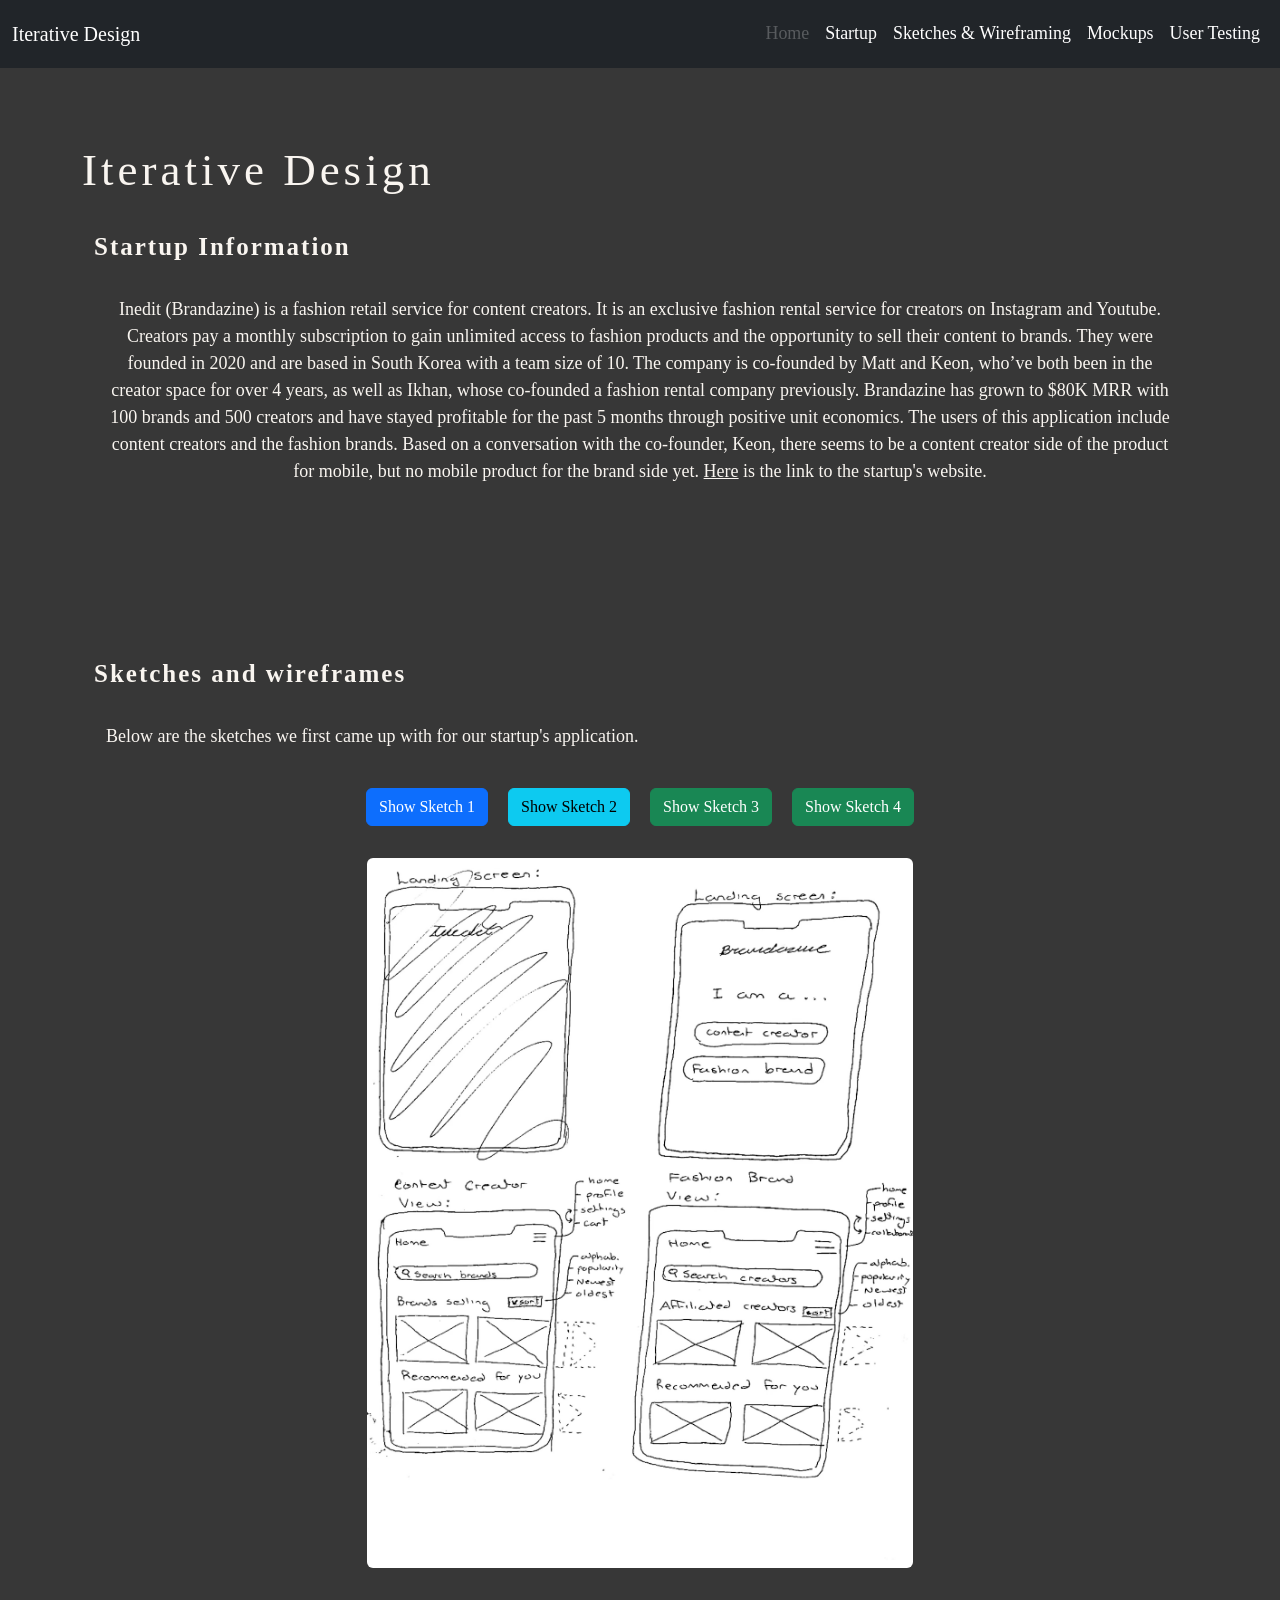
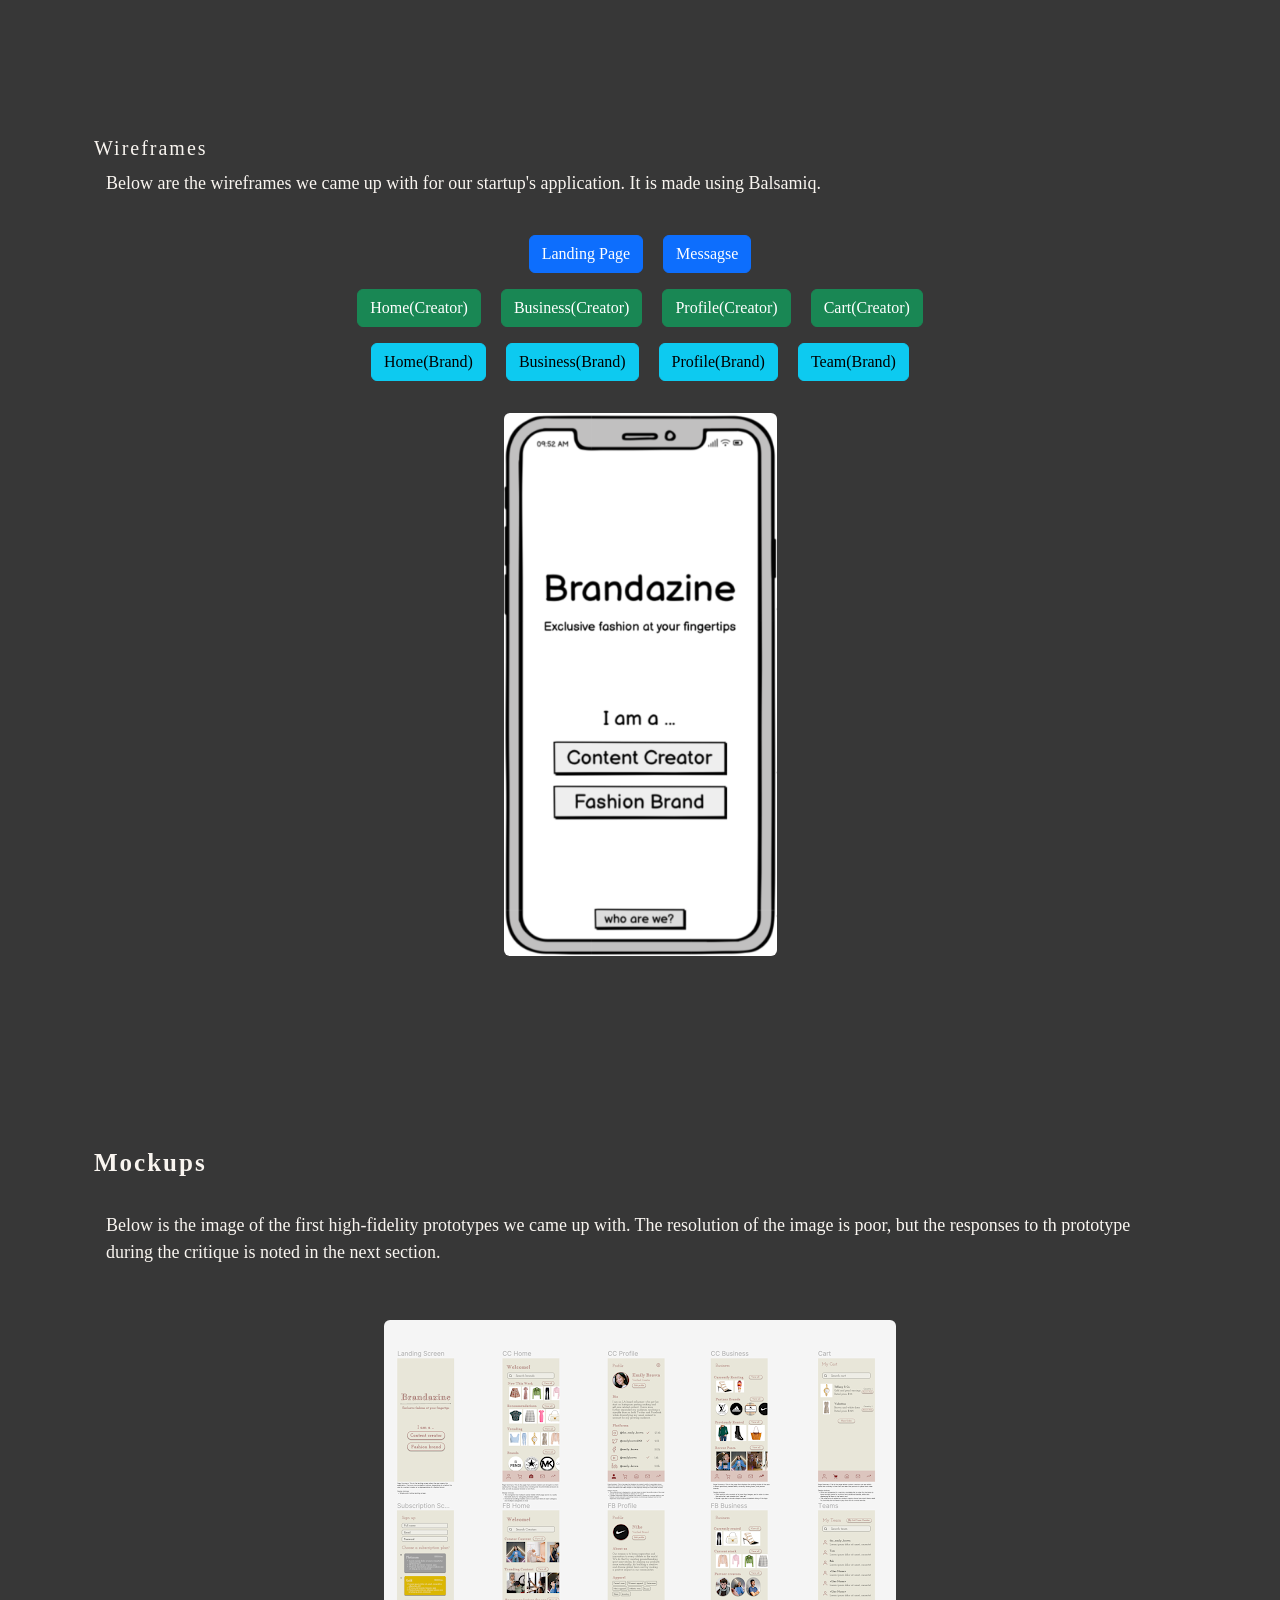
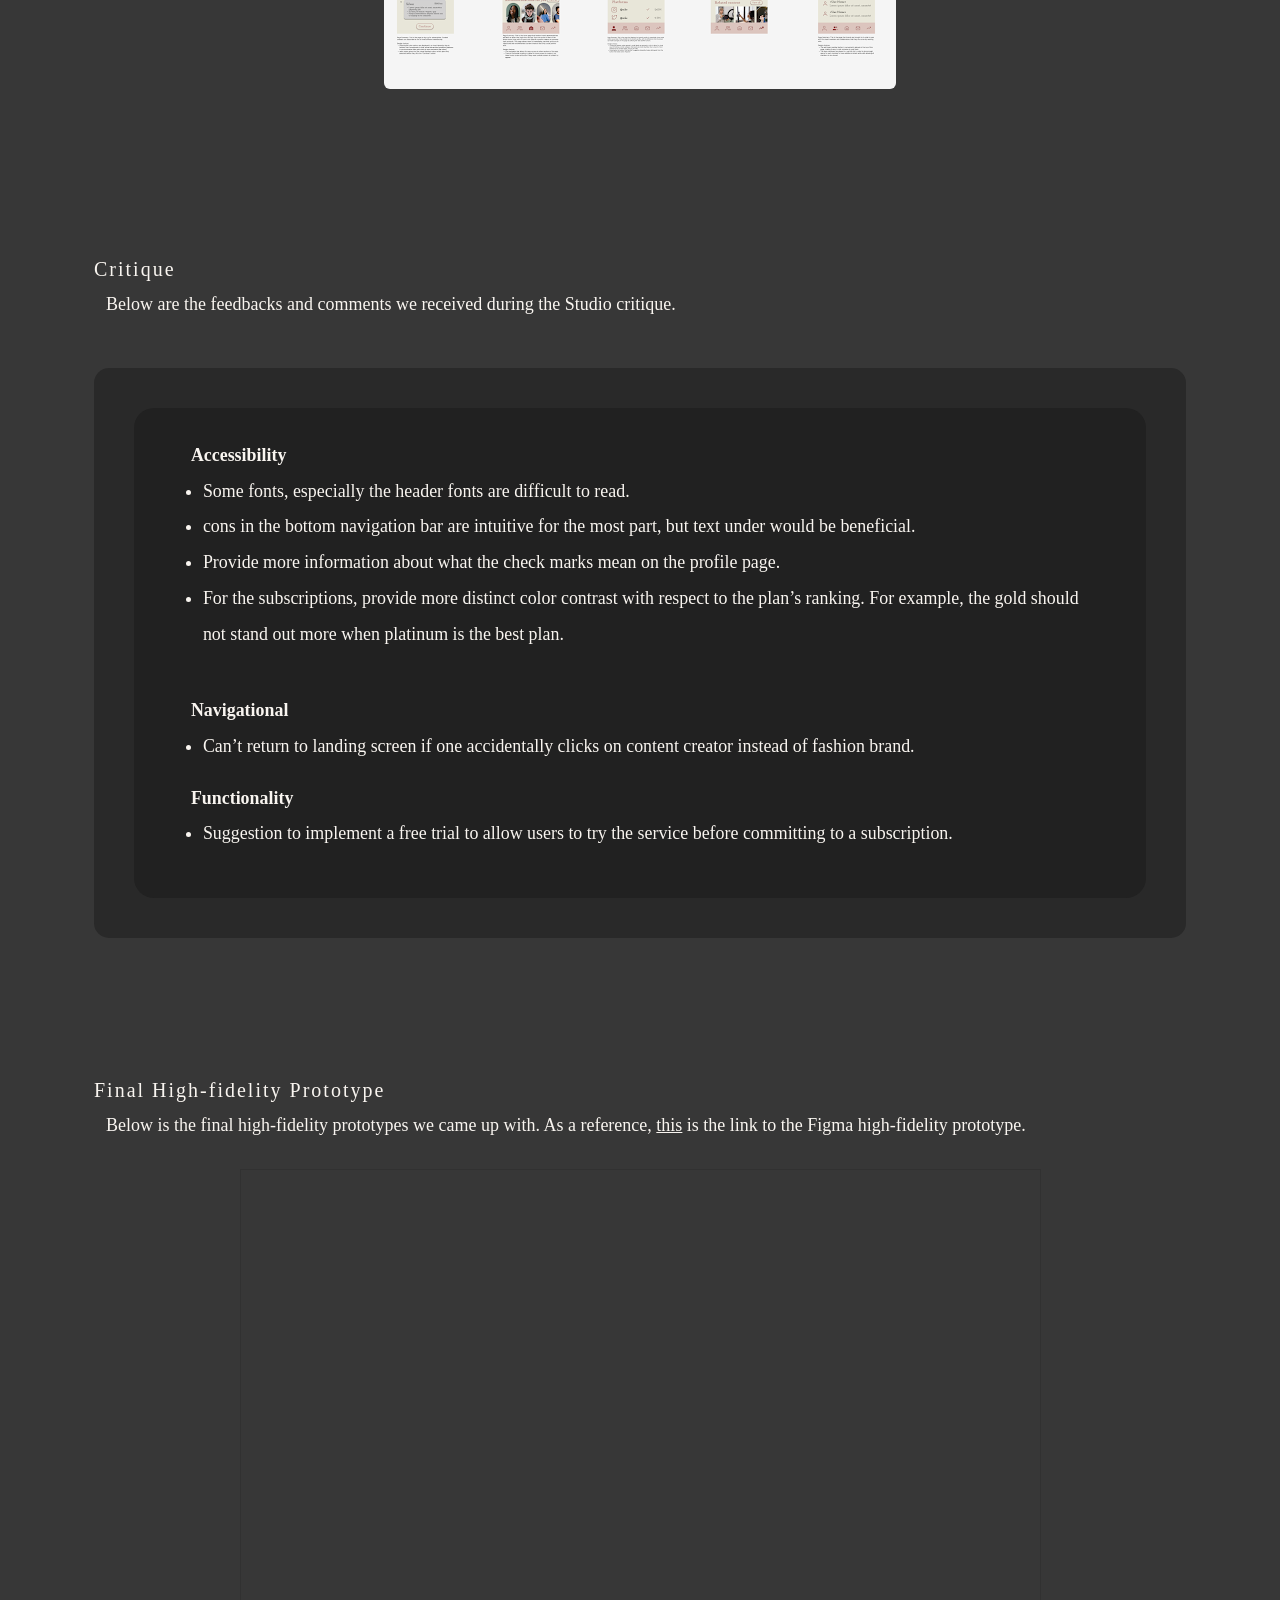
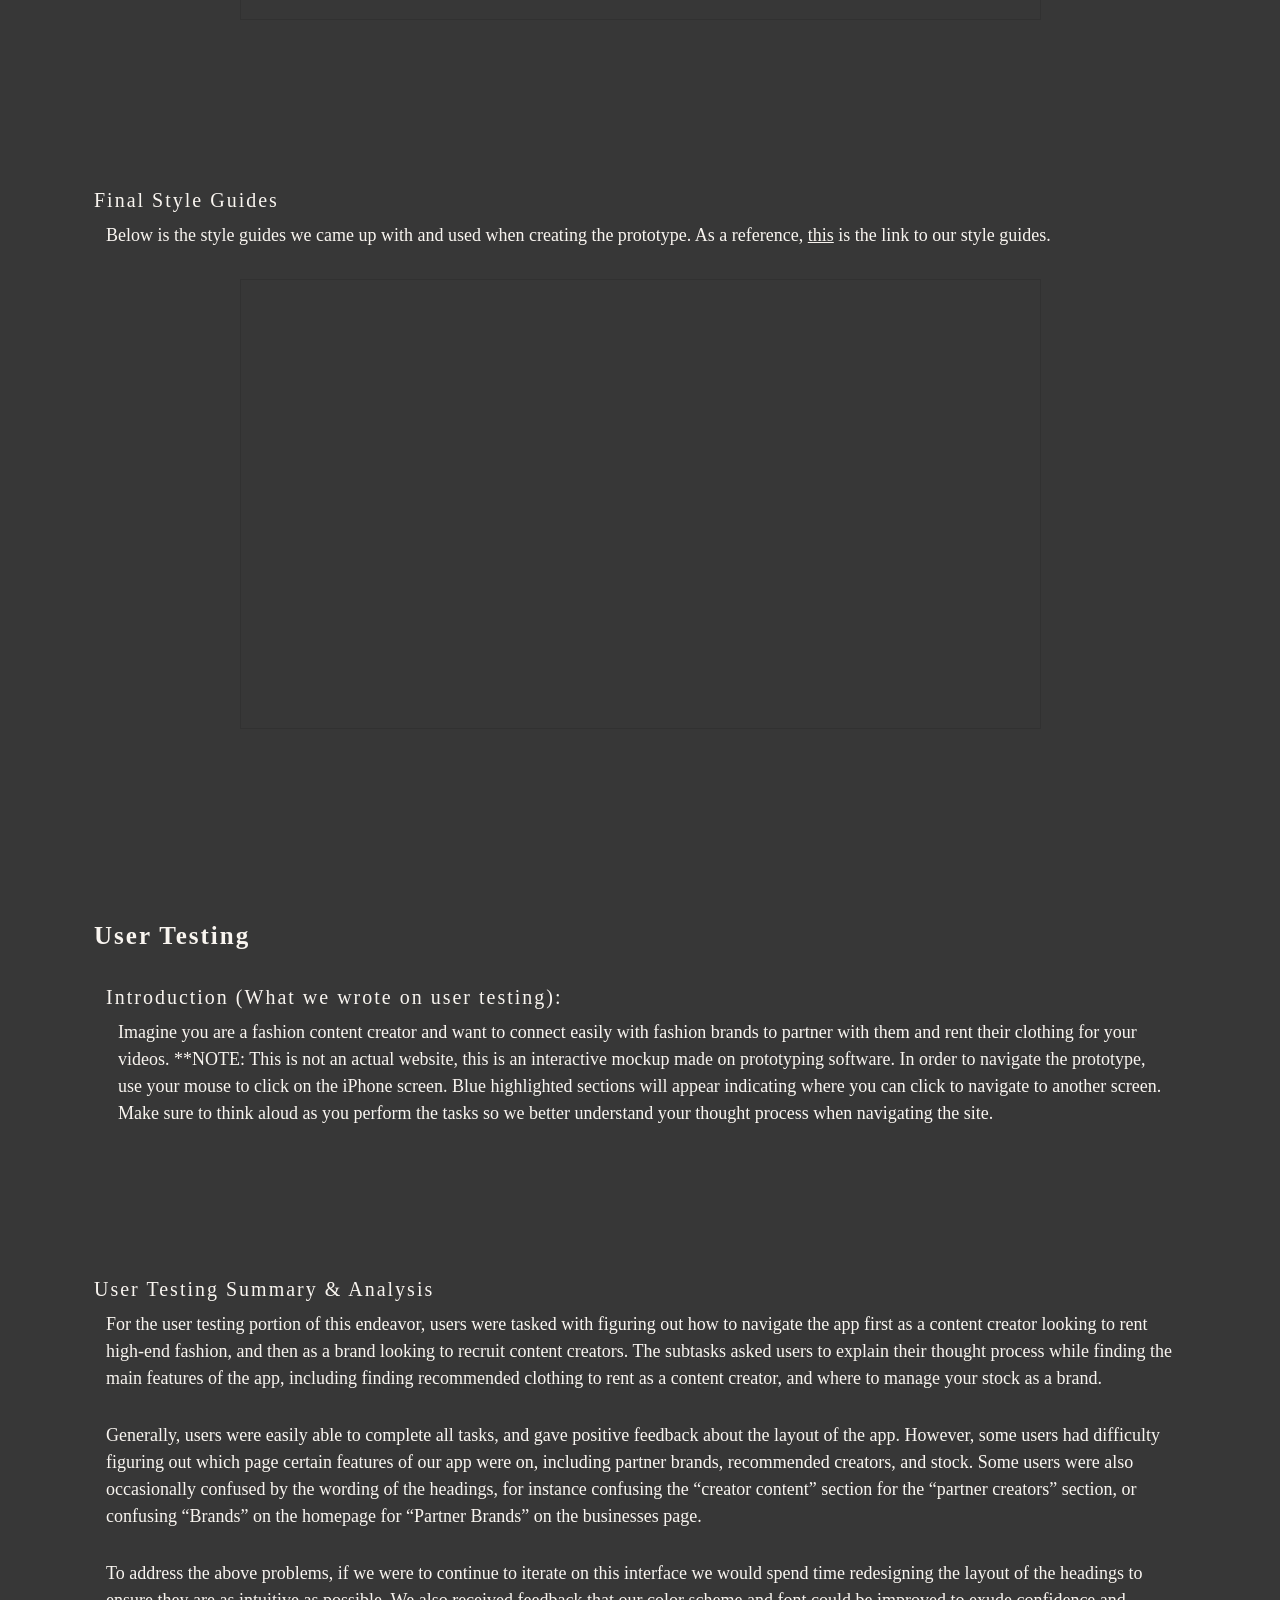
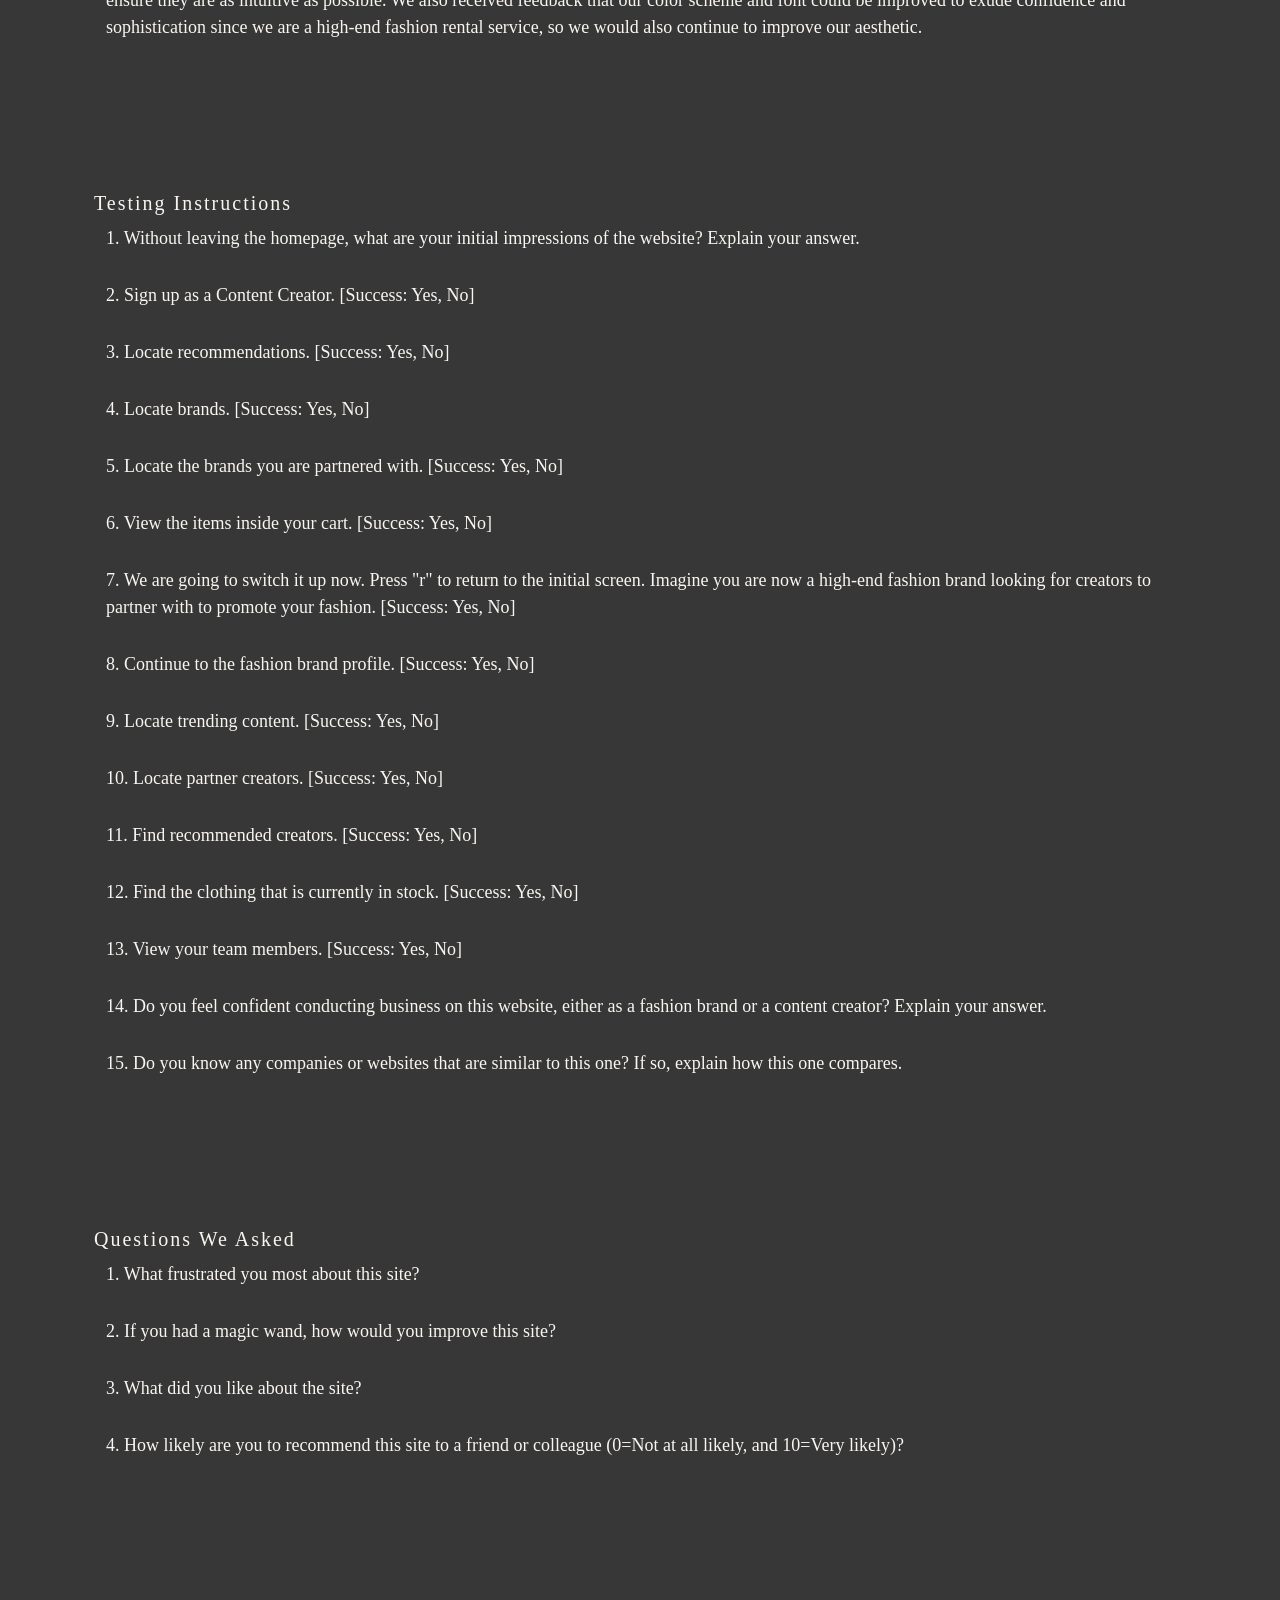
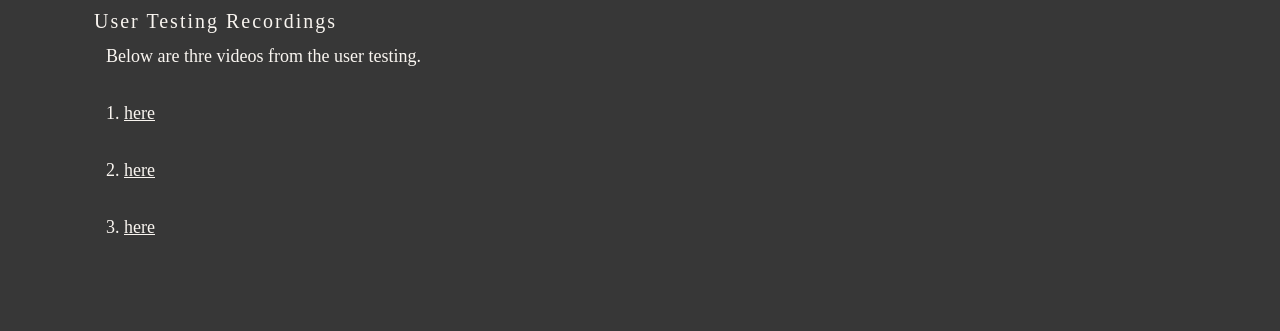
==== commit ff86c22f: "changed wordins" ====
--- a/index.html
+++ b/index.html
@@ -350,7 +350,7 @@
         <div id="wireframe-selector" class="container">
           <div class="row">
             <div class="col-md-12">
-              <h2 class="assignment-sub-section">Summary</h2>
+              <h2 class="assignment-sub-section">User Testing Summary & Analysis</h2>
             </div>
           </div>
           <div class="container">
@@ -451,7 +451,7 @@
         <div id="wireframe-selector" class="container">
           <div class="row">
             <div class="col-md-12">
-              <h2 class="assignment-sub-section">Results Analysis</h2>
+              <h2 class="assignment-sub-section">User Testing Recordings</h2>
             </div>
           </div>
           <div class="container">
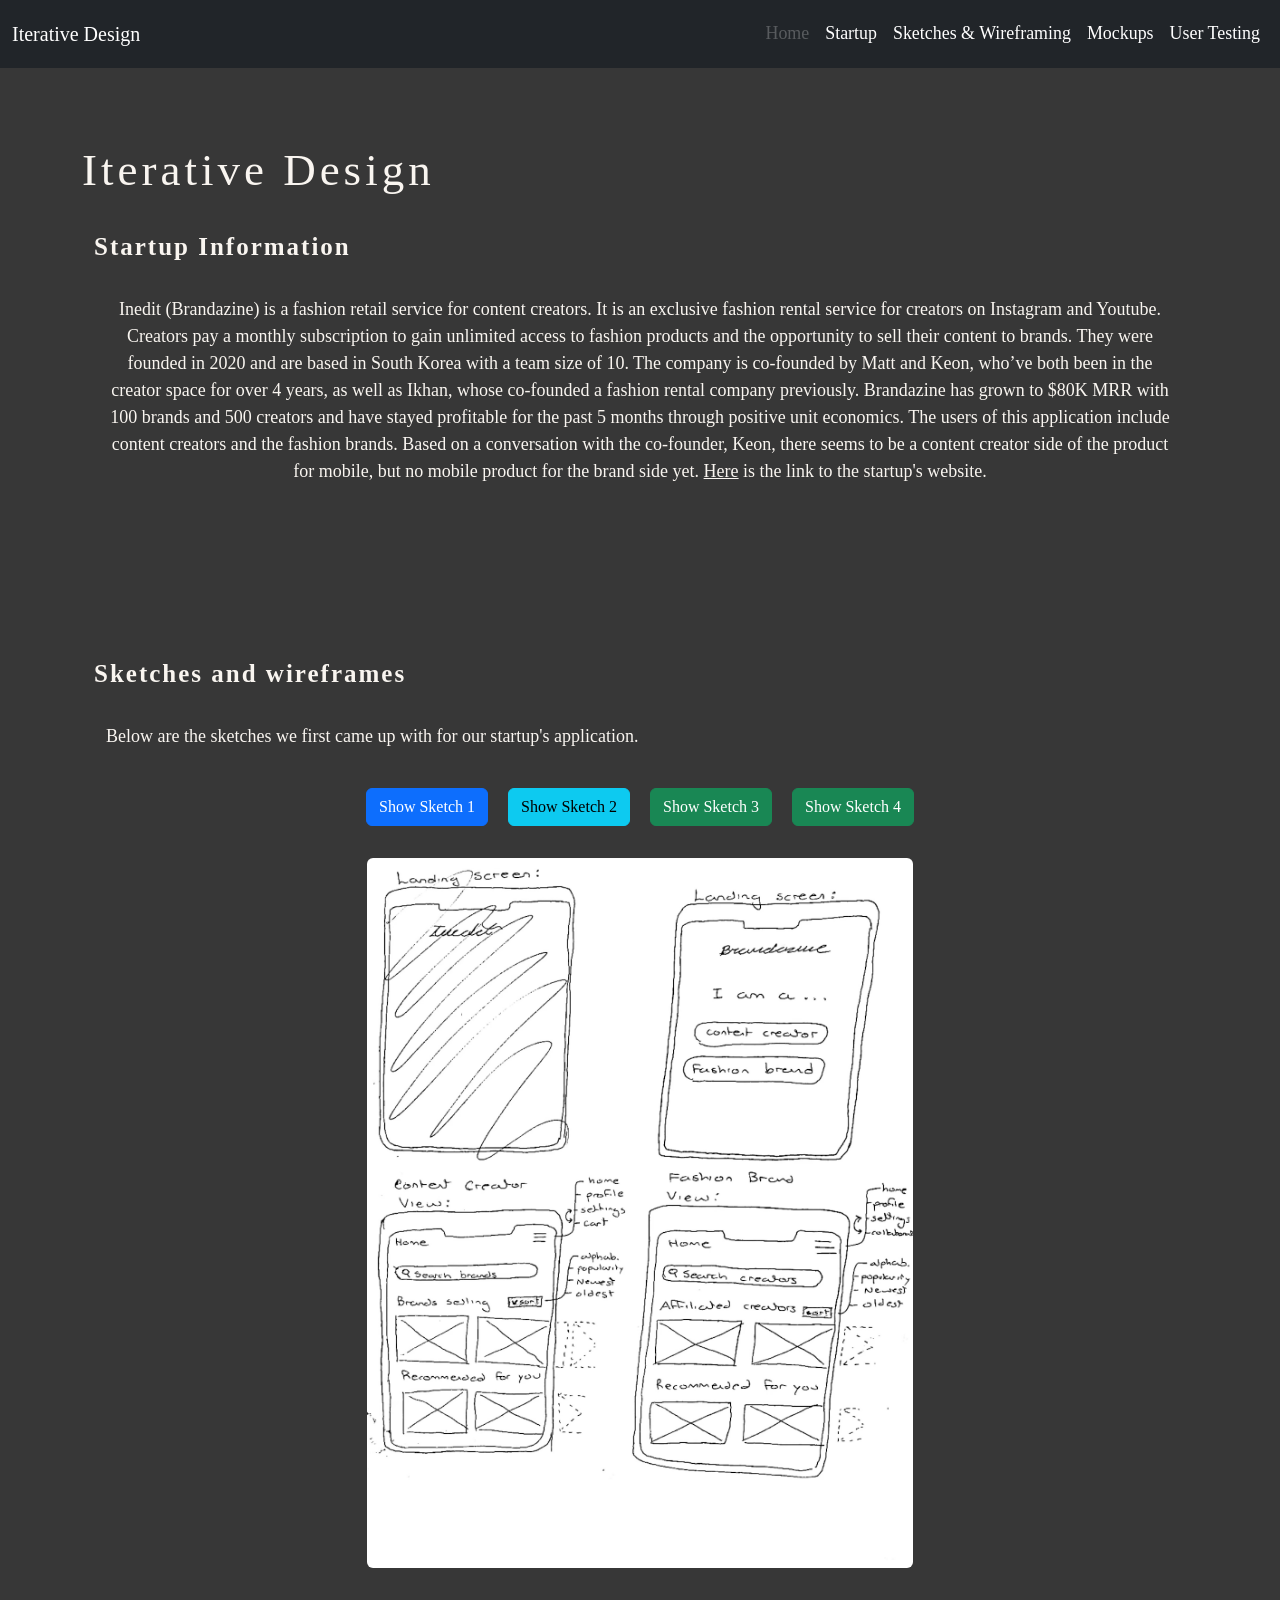
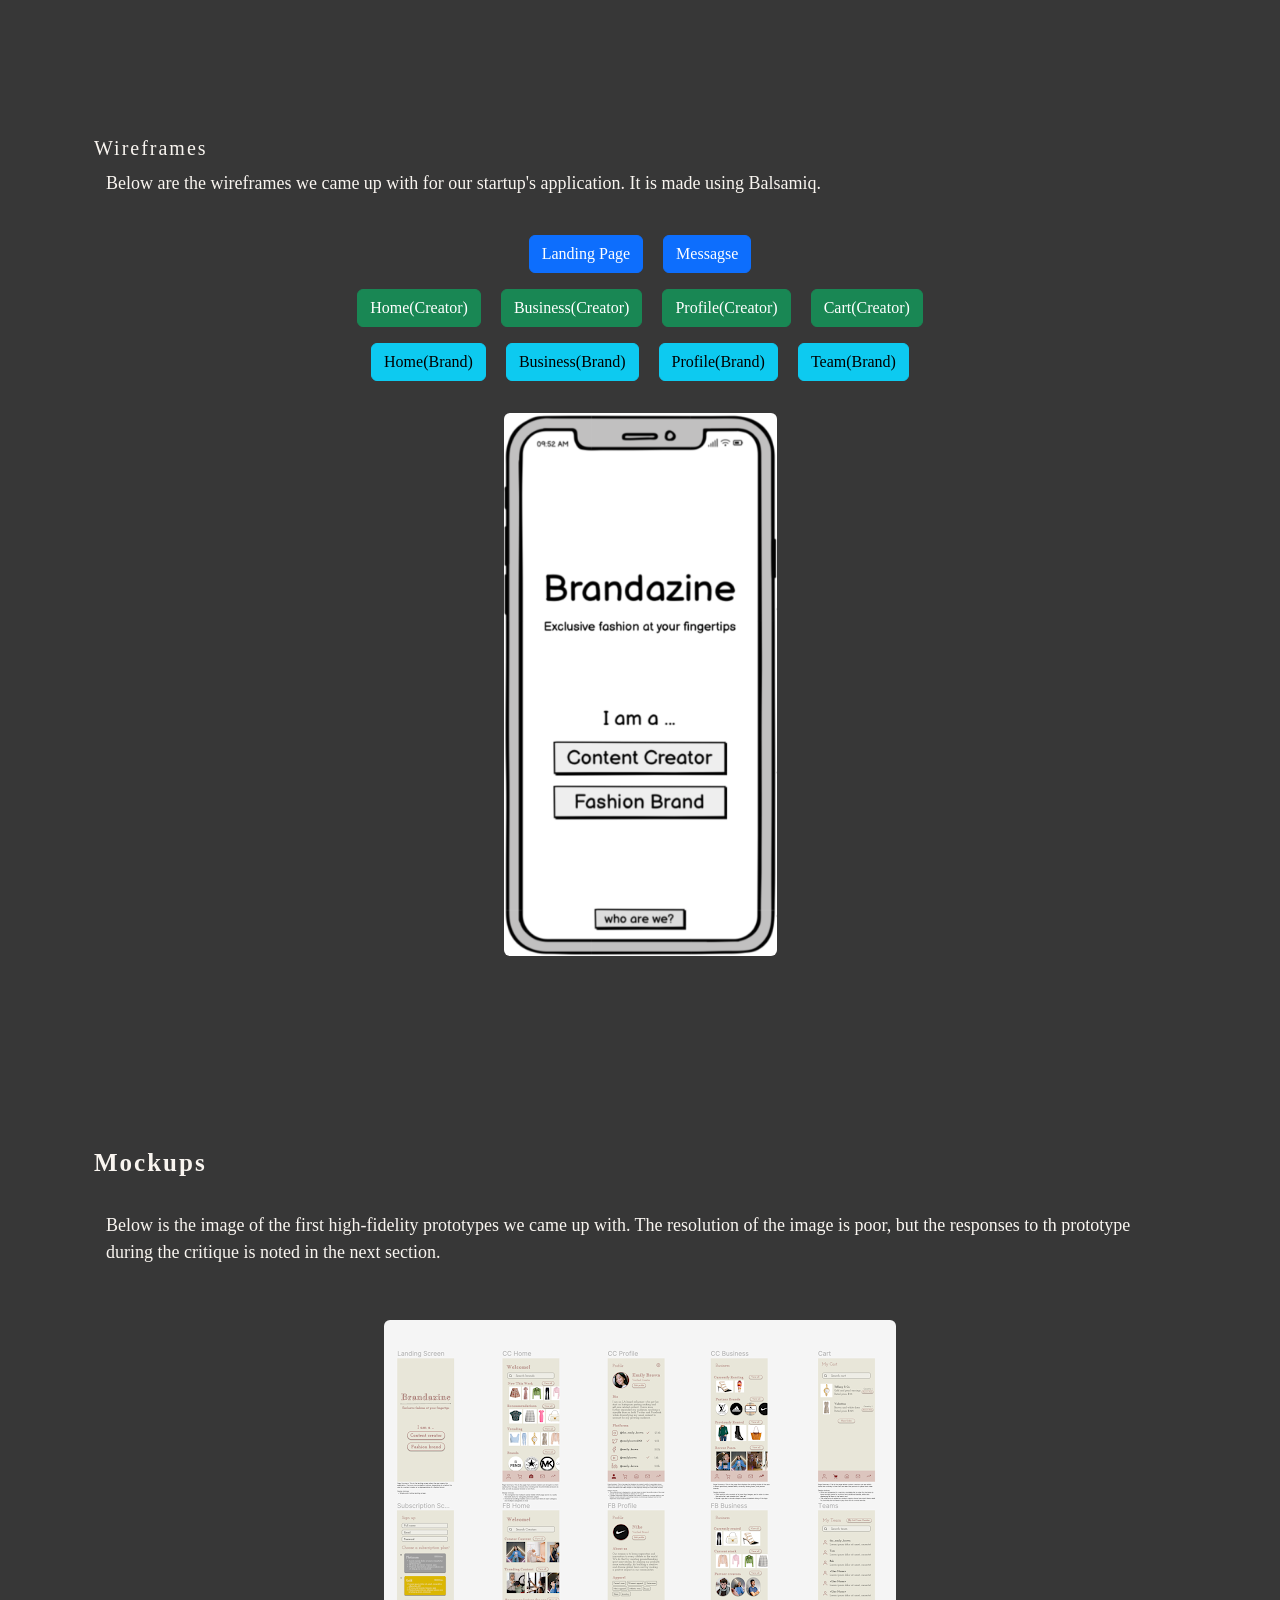
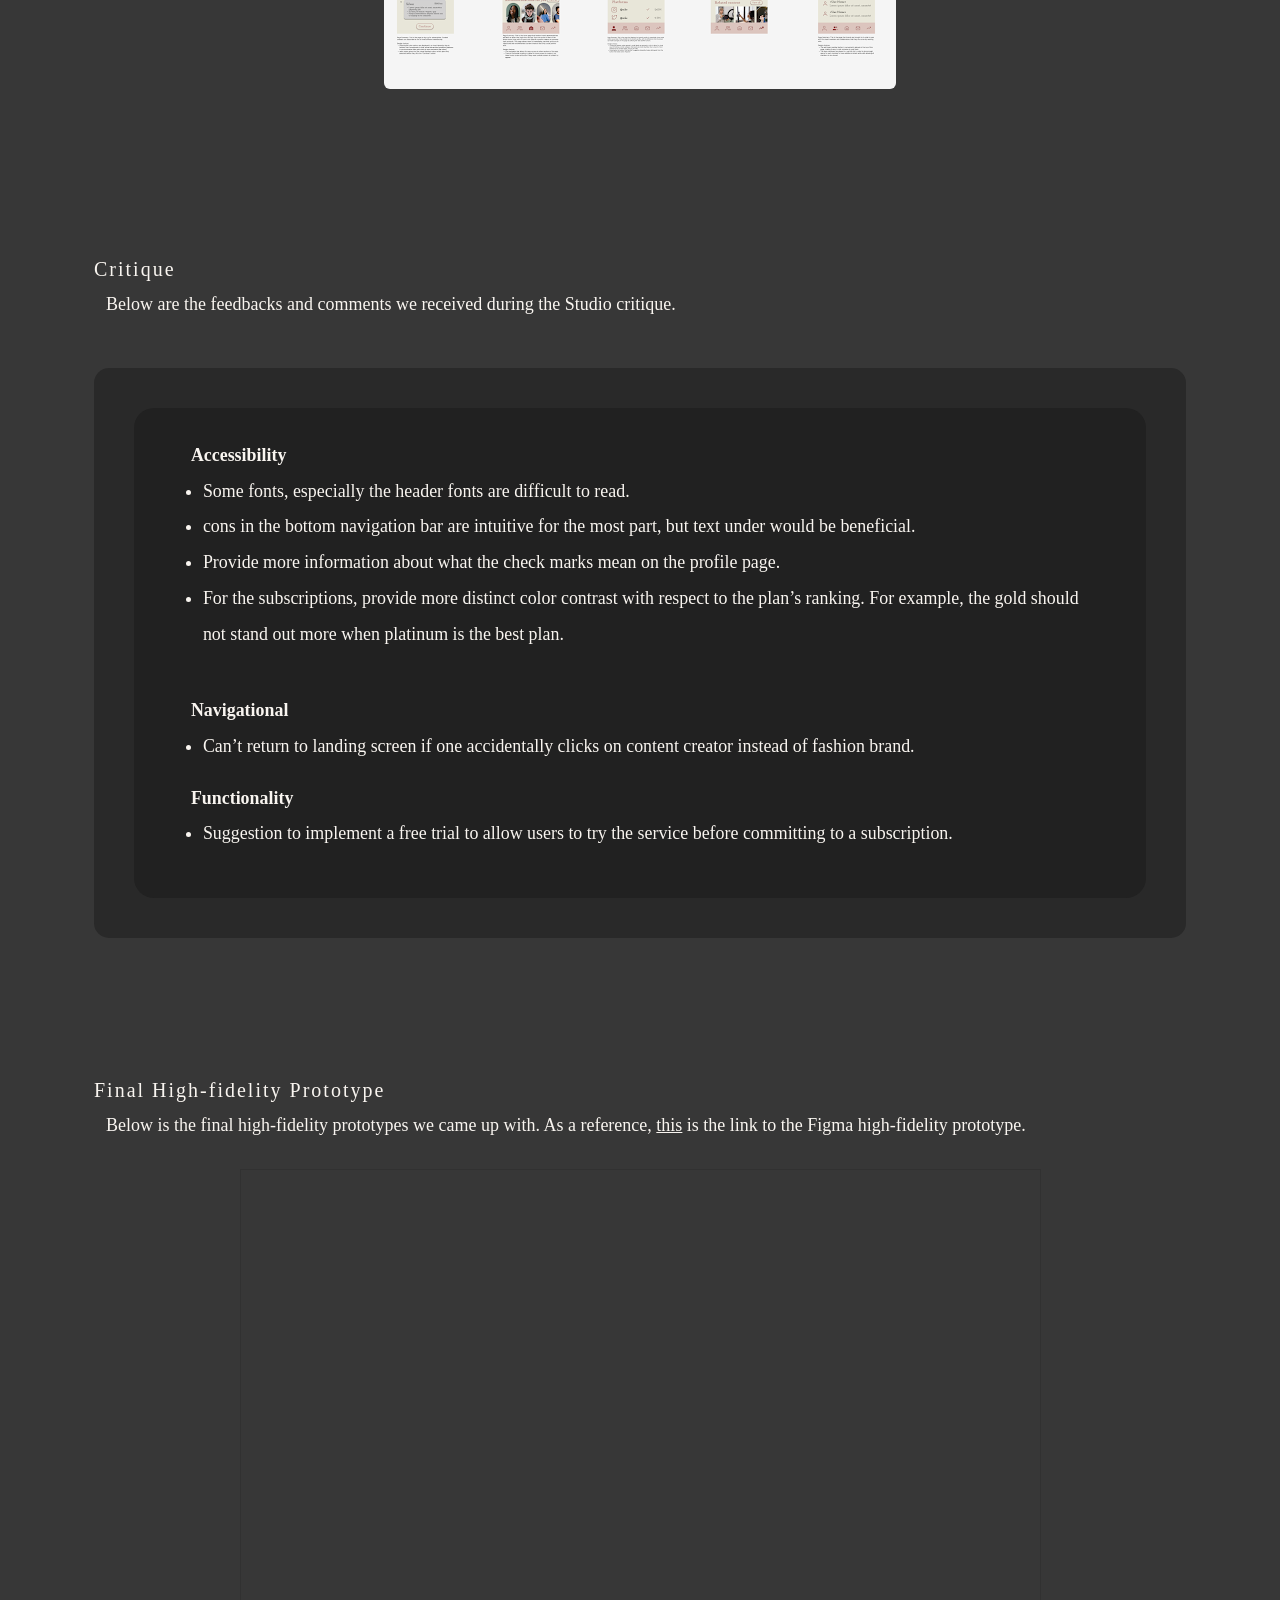
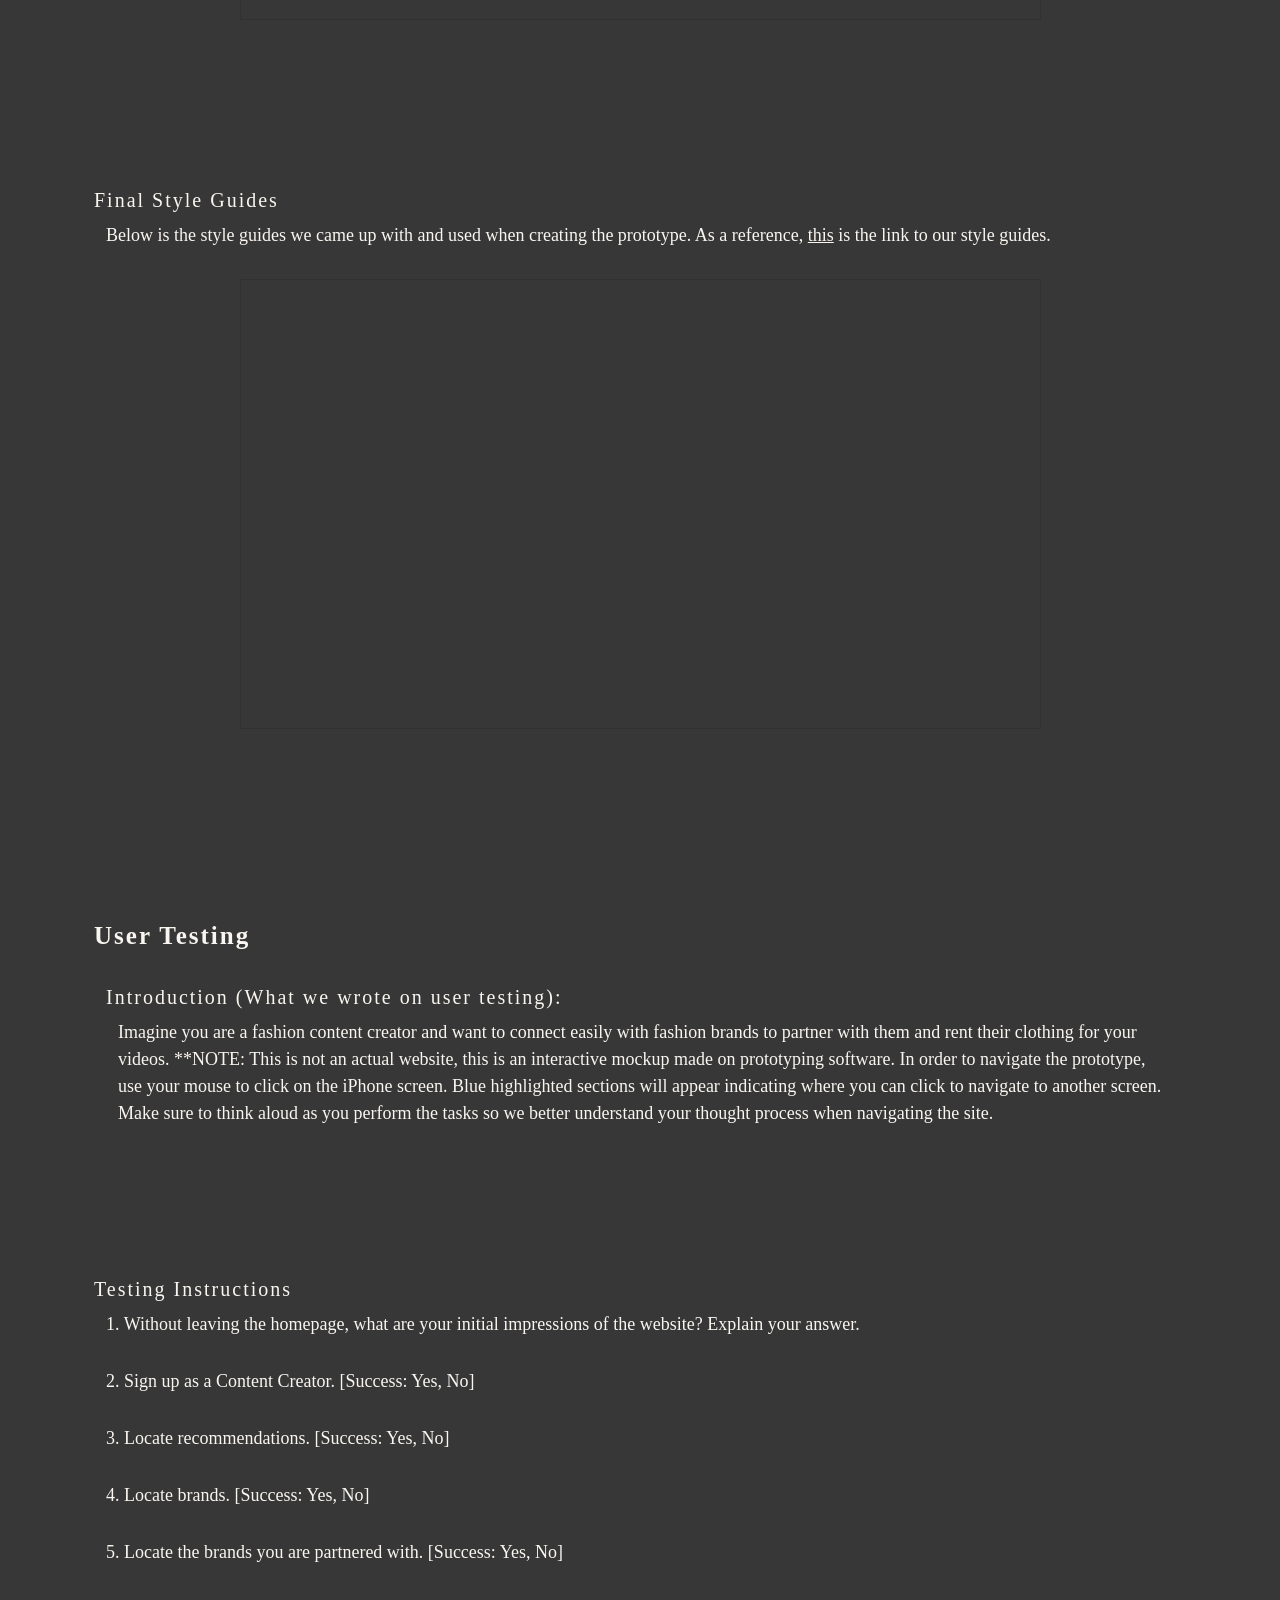
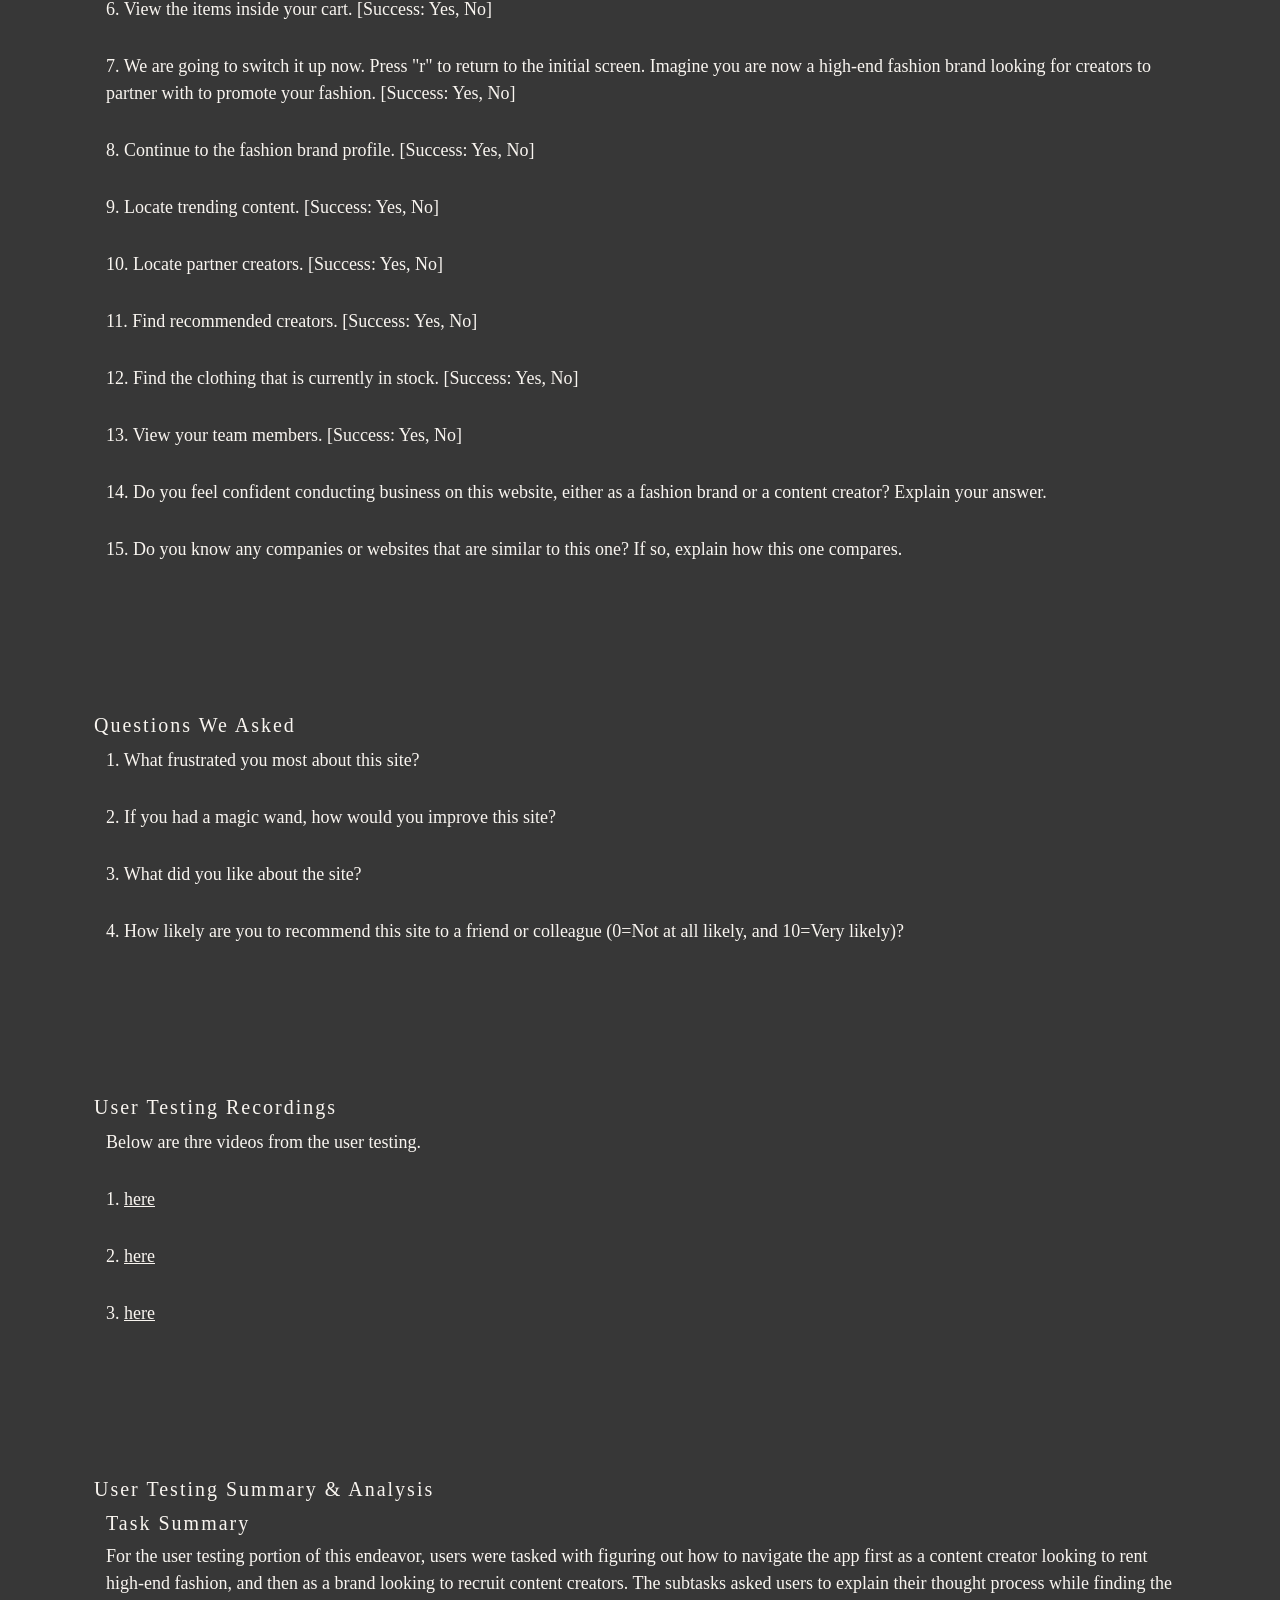
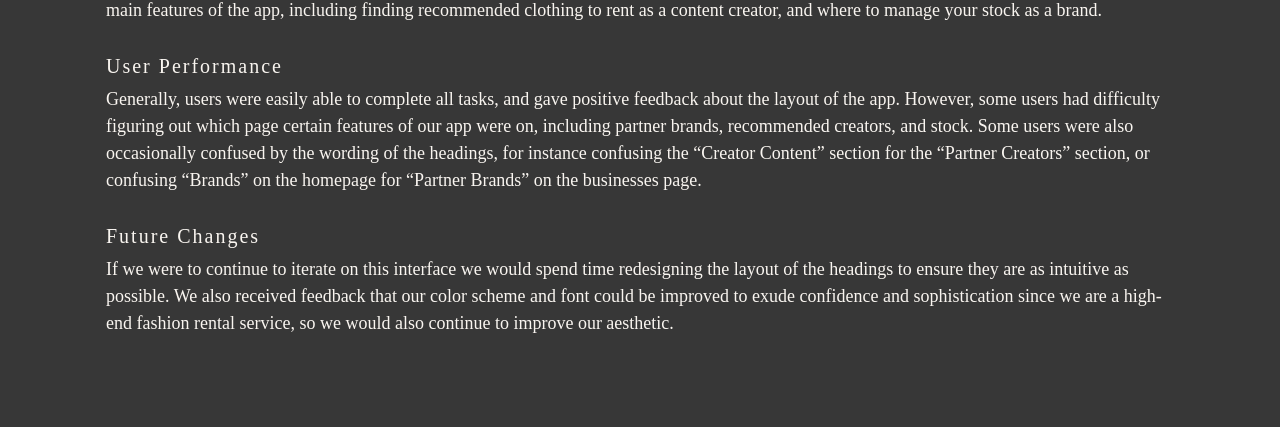
==== commit f0ad7356: "moved testing summary to end and added subheadings for it" ====
--- a/index.html
+++ b/index.html
@@ -346,42 +346,7 @@
           </div>
         </div>
       </div>
-      <div class="container content-section">
-        <div id="wireframe-selector" class="container">
-          <div class="row">
-            <div class="col-md-12">
-              <h2 class="assignment-sub-section">User Testing Summary & Analysis</h2>
-            </div>
-          </div>
-          <div class="container">
-            <div class="row">
-              <div class="col-sm-12 inline-link">
-                <p>
-                  For the user testing portion of this endeavor, users were tasked with figuring out how to navigate the
-                  app first as a content creator looking to rent high-end fashion, and then as a brand looking to
-                  recruit content creators. The subtasks asked users to explain their thought process while finding the
-                  main features of the app, including finding recommended clothing to rent as a content creator, and
-                  where to manage your stock as a brand.
-                </p>
-                <p>
-                  Generally, users were easily able to complete all tasks, and gave positive feedback about the layout
-                  of the app. However, some users had difficulty figuring out which page certain features of our app
-                  were on, including partner brands, recommended creators, and stock. Some users were also occasionally
-                  confused by the wording of the headings, for instance confusing the “creator content” section for the
-                  “partner creators” section, or confusing “Brands” on the homepage for “Partner Brands” on the
-                  businesses page.
-                </p>
-                <p>
-                  To address the above problems, if we were to continue to iterate on this interface we would spend time
-                  redesigning the layout of the headings to ensure they are as intuitive as possible. We also received
-                  feedback that our color scheme and font could be improved to exude confidence and sophistication since
-                  we are a high-end fashion rental service, so we would also continue to improve our aesthetic.
-                </p>
-              </div>
-            </div>
-          </div>
-        </div>
-      </div>
+      
       <div class="container content-section">
         <div id="wireframe-selector" class="container">
           <div class="row">
@@ -484,6 +449,45 @@
                   >
                     here</a
                   >
+                </p>
+              </div>
+            </div>
+          </div>
+        </div>
+      </div>
+      <div class="container content-section">
+        <div id="wireframe-selector" class="container">
+          <div class="row">
+            <div class="col-md-12">
+              <h2 class="assignment-sub-section">User Testing Summary & Analysis</h2>
+            </div>
+          </div>
+          <div class="container">
+            <div class="row">
+              <div class="col-sm-12 inline-link">
+                <h3 class="assignment-sub-section">Task Summary</h3>
+                <p>
+                  For the user testing portion of this endeavor, users were tasked with figuring out how to navigate the
+                  app first as a content creator looking to rent high-end fashion, and then as a brand looking to
+                  recruit content creators. The subtasks asked users to explain their thought process while finding the
+                  main features of the app, including finding recommended clothing to rent as a content creator, and
+                  where to manage your stock as a brand.
+                </p>
+                <h3 class="assignment-sub-section">User Performance</h3>
+                <p>
+                  Generally, users were easily able to complete all tasks, and gave positive feedback about the layout
+                  of the app. However, some users had difficulty figuring out which page certain features of our app
+                  were on, including partner brands, recommended creators, and stock. Some users were also occasionally
+                  confused by the wording of the headings, for instance confusing the “Creator Content” section for the
+                  “Partner Creators” section, or confusing “Brands” on the homepage for “Partner Brands” on the
+                  businesses page.
+                </p>
+                <h3 class="assignment-sub-section">Future Changes</h3>
+                <p>
+                  If we were to continue to iterate on this interface we would spend time
+                  redesigning the layout of the headings to ensure they are as intuitive as possible. We also received
+                  feedback that our color scheme and font could be improved to exude confidence and sophistication since
+                  we are a high-end fashion rental service, so we would also continue to improve our aesthetic.
                 </p>
               </div>
             </div>
